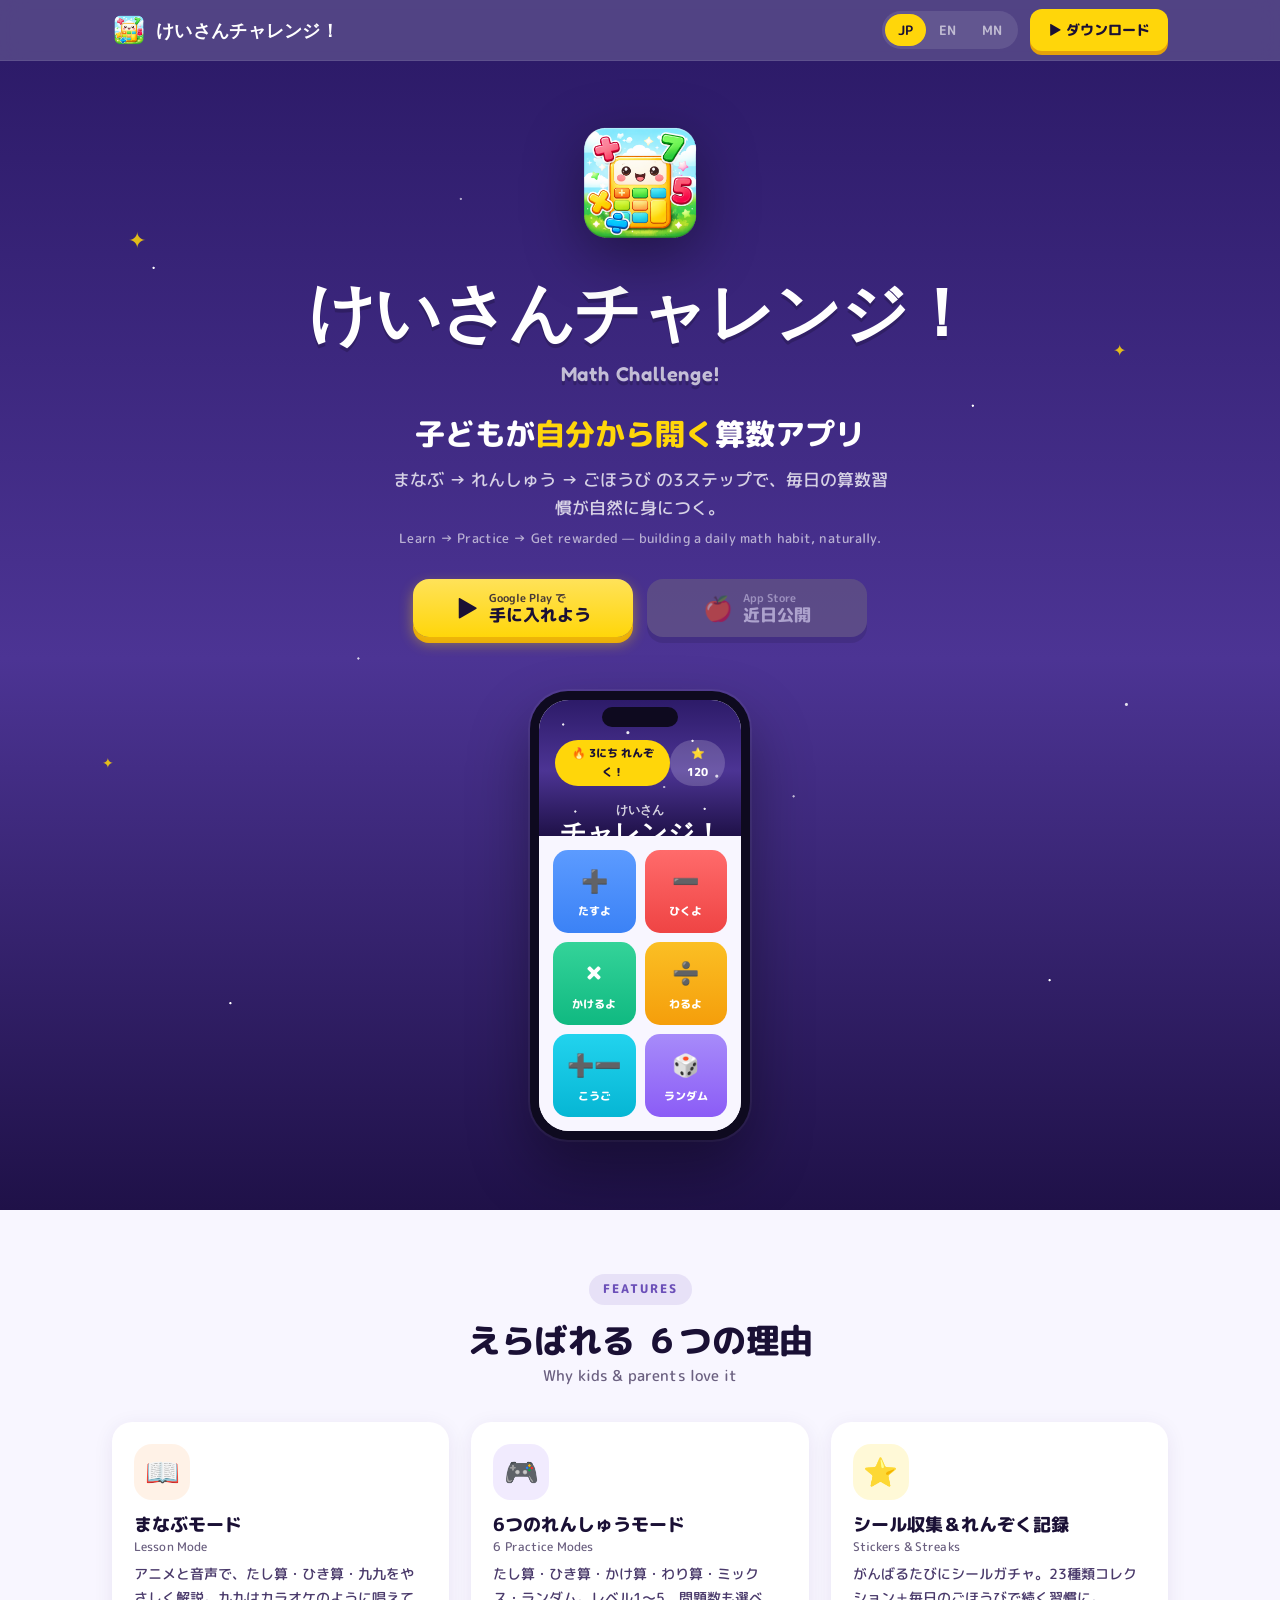
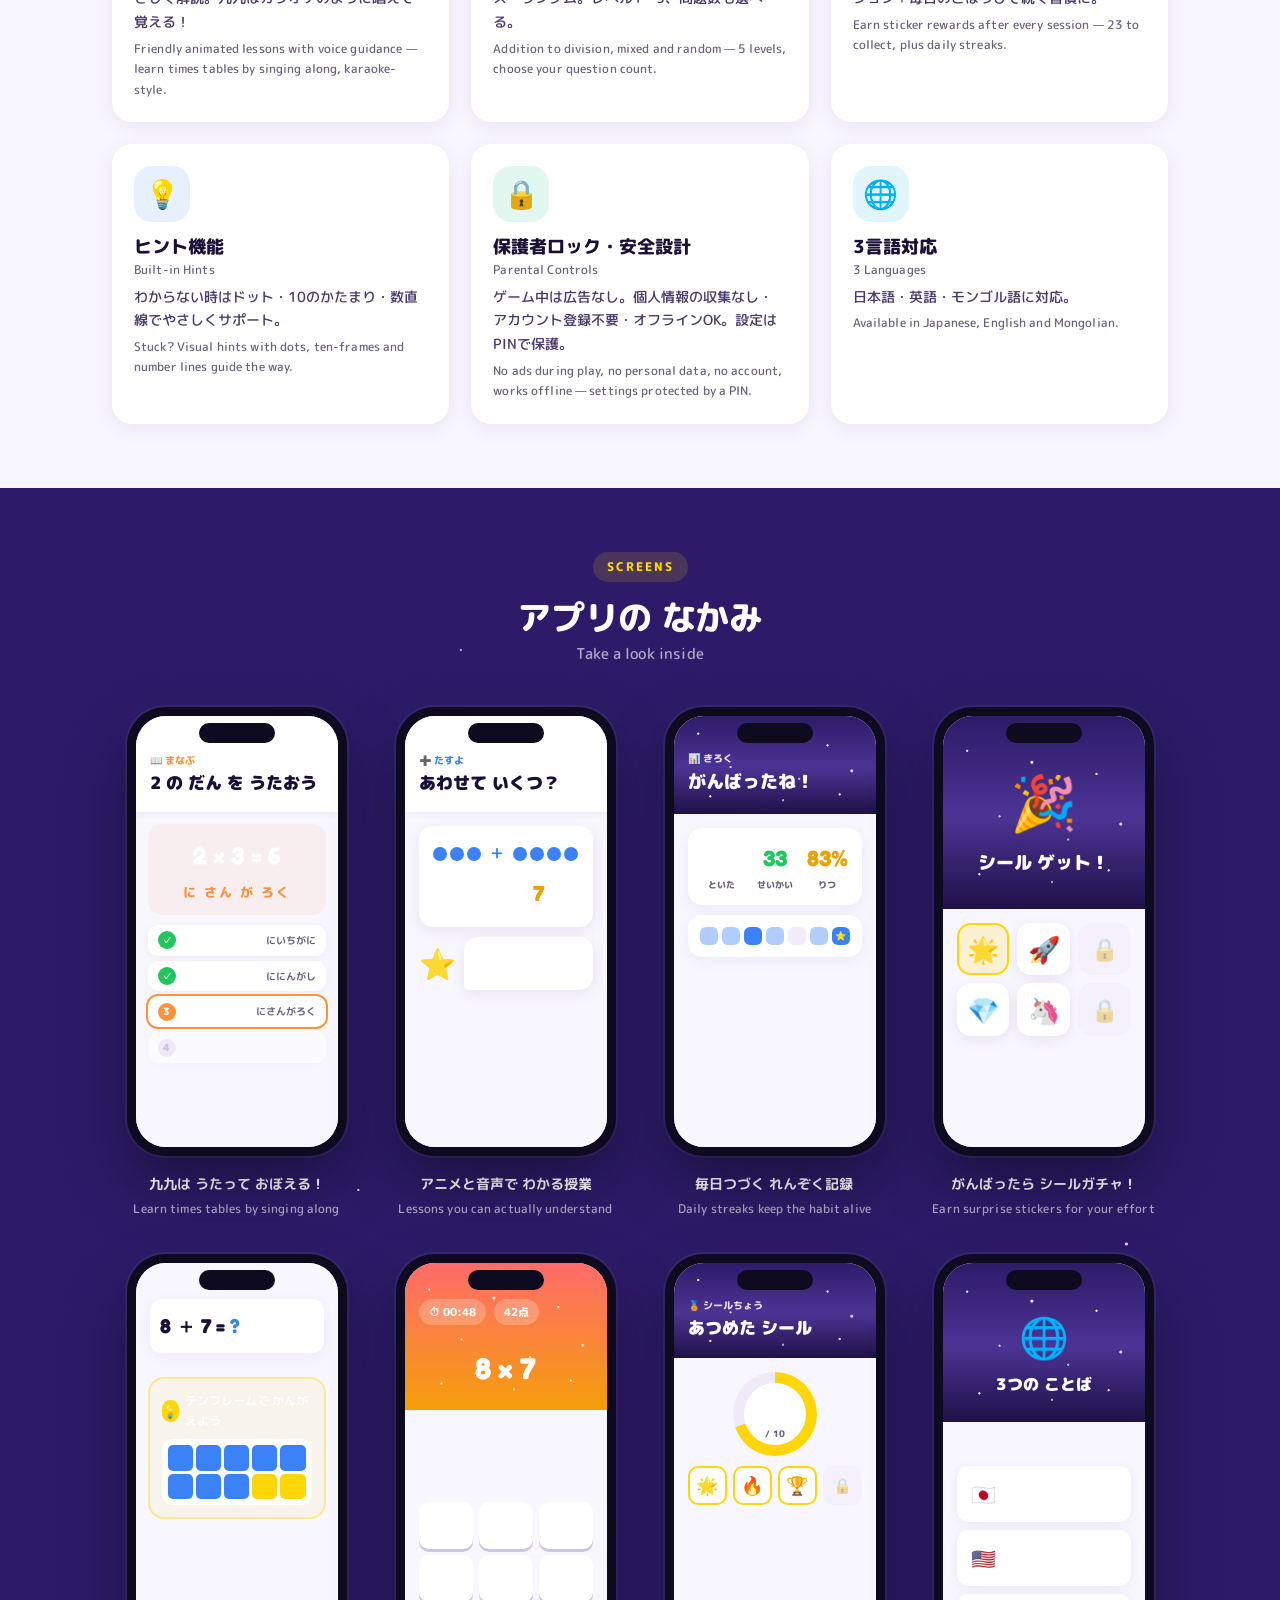
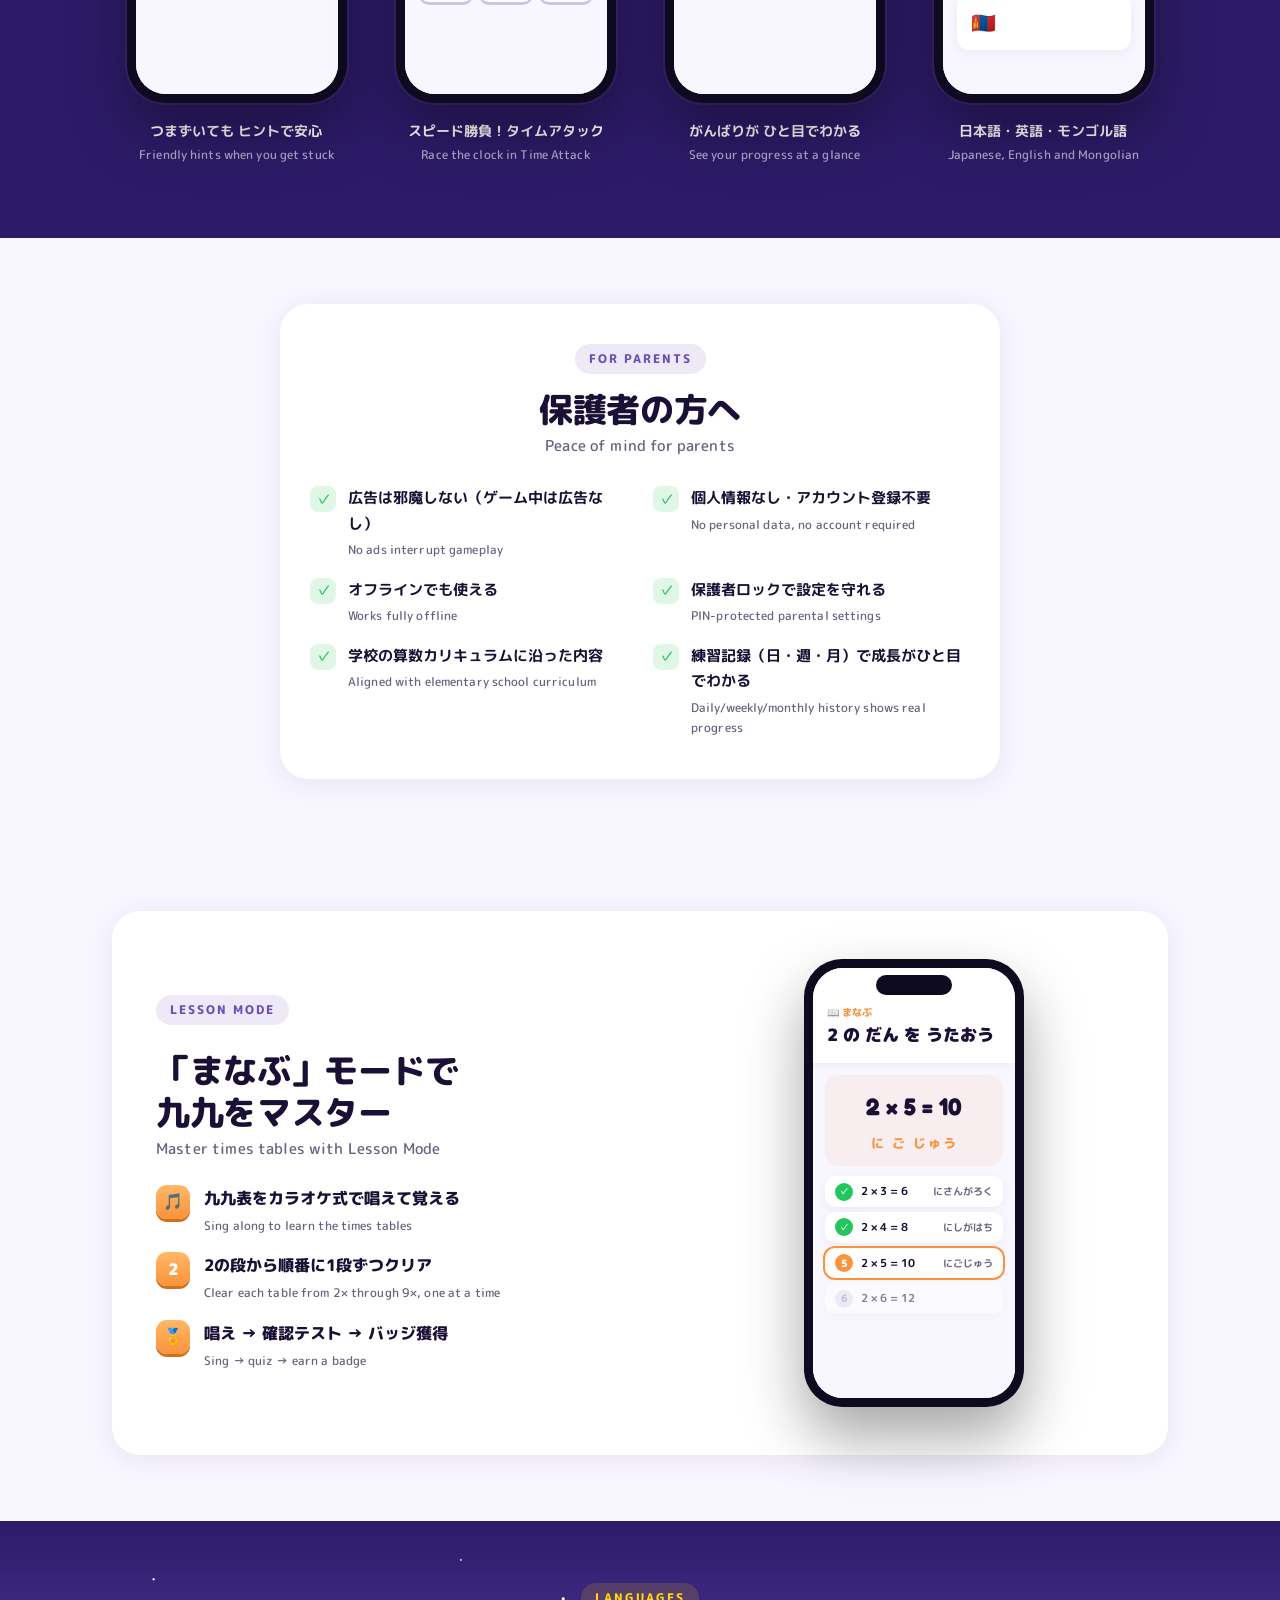
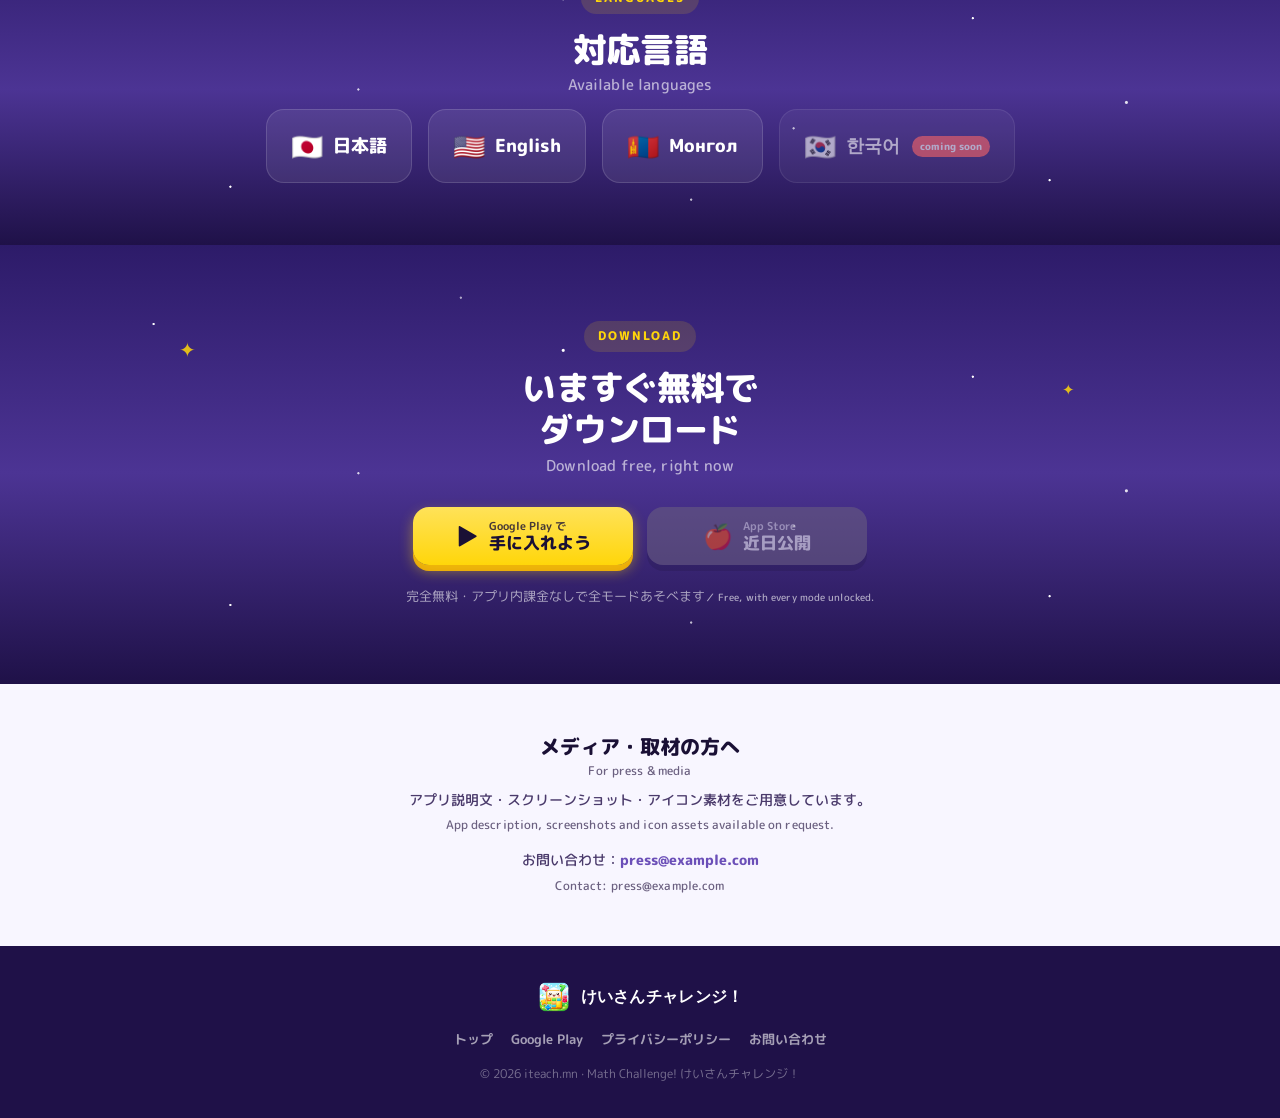
==== math-challenge/index.html @ f26a431a "Add Math Challenge landing page (ja/en/mn)" ====
<!doctype html>
<html lang="ja">
<head>
<meta charset="utf-8" />
<meta name="viewport" content="width=device-width, initial-scale=1" />
<title>けいさんチャレンジ！｜子どもが自分から開く算数アプリ（たし算・ひき算・九九）</title>
<meta name="description" content="5〜9歳向けの算数学習アプリ「けいさんチャレンジ！」。たし算・ひき算・九九（かけ算）・わり算を、授業モードとゲームで楽しく練習。広告なし・登録不要・オフライン対応。日本語・英語・モンゴル語。" />
<meta name="robots" content="index, follow" />
<meta name="theme-color" content="#2D1B69" />
<meta name="author" content="iteach.mn" />

<!-- Canonical & language alternates -->
<link rel="canonical" href="https://iteachmn.github.io/math-challenge/" />
<link rel="alternate" hreflang="ja" href="https://iteachmn.github.io/math-challenge/" />
<link rel="alternate" hreflang="en" href="https://iteachmn.github.io/math-challenge/en/" />
<link rel="alternate" hreflang="mn" href="https://iteachmn.github.io/math-challenge/mn/" />
<link rel="alternate" hreflang="x-default" href="https://iteachmn.github.io/math-challenge/" />

<!-- OGP / Twitter Card -->
<meta property="og:type" content="website" />
<meta property="og:site_name" content="けいさんチャレンジ！" />
<meta property="og:locale" content="ja_JP" />
<meta property="og:locale:alternate" content="en_US" />
<meta property="og:locale:alternate" content="mn_MN" />
<meta property="og:url" content="https://iteachmn.github.io/math-challenge/" />
<meta property="og:title" content="けいさんチャレンジ！ — 子どもが自分から開く算数アプリ" />
<meta property="og:description" content="まなぶ → れんしゅう → ごほうび。たし算・ひき算・九九を授業モードとゲームで。広告なし・登録不要・オフライン対応の子ども向け算数アプリ。" />
<meta property="og:image" content="https://iteachmn.github.io/math-challenge/assets/ogp.png" />
<meta property="og:image:width" content="1200" />
<meta property="og:image:height" content="630" />
<meta name="twitter:card" content="summary_large_image" />
<meta name="twitter:title" content="けいさんチャレンジ！" />
<meta name="twitter:description" content="子どもが自分から開く算数アプリ。たし算・ひき算・九九を楽しく練習。" />
<meta name="twitter:image" content="https://iteachmn.github.io/math-challenge/assets/ogp.png" />

<!-- Structured data (JSON-LD) -->
<script type="application/ld+json">
{
  "@context": "https://schema.org",
  "@type": "MobileApplication",
  "name": "けいさんチャレンジ！",
  "alternateName": "Math Challenge!",
  "operatingSystem": "Android",
  "applicationCategory": "EducationalApplication",
  "inLanguage": ["ja", "en", "mn"],
  "description": "5〜9歳向けの算数学習アプリ。たし算・ひき算・九九（かけ算）・わり算を、授業モードとゲームで楽しく練習。広告なし・登録不要・オフライン対応。",
  "image": "https://iteachmn.github.io/math-challenge/assets/app_icon.png",
  "url": "https://iteachmn.github.io/math-challenge/",
  "downloadUrl": "https://play.google.com/store/apps/details?id=mn.iteach.math_challenge",
  "offers": { "@type": "Offer", "price": "0", "priceCurrency": "JPY" },
  "author": { "@type": "Organization", "name": "iteach.mn", "url": "https://iteach.mn" }
}
</script>

<link rel="preconnect" href="https://fonts.googleapis.com">
<link rel="preconnect" href="https://fonts.gstatic.com" crossorigin>
<link href="https://fonts.googleapis.com/css2?family=Fredoka:wght@500;600;700;900&family=M+PLUS+Rounded+1c:wght@400;500;700;800;900&display=swap" rel="stylesheet">
<link rel="stylesheet" href="styles.css" />
<link rel="icon" href="assets/app_icon.png" />
</head>
<body>

<!-- ============ Header ============ -->
<header class="site-header">
  <div class="wrap">
    <a class="brand-mini" href="#top">
      <img src="assets/app_icon.png" alt="けいさんチャレンジ！" />
      <b>けいさんチャレンジ！</b>
    </a>
    <div class="header-spacer"></div>
    <div class="lang-toggle" role="navigation" aria-label="言語切替">
      <a href="./" class="active">JP</a>
      <a href="en/">EN</a>
      <a href="mn/">MN</a>
    </div>
    <a class="header-cta" href="https://play.google.com/store/apps/details?id=mn.iteach.math_challenge&referrer=utm_source%3Dlp_ja%26utm_medium%3Dweb%26utm_campaign%3Dlanding">▶ ダウンロード</a>
  </div>
</header>

<!-- ============ Section 1 — Hero ============ -->
<section class="night hero on-dark" id="top">
  <div class="stars"></div>
  <span class="star-deco font-display" style="top:14%; left:10%; font-size:22px;">✦</span>
  <span class="star-deco font-display" style="top:24%; right:12%; font-size:16px; animation-delay:1.1s;">✦</span>
  <span class="star-deco font-display" style="top:60%; left:8%; font-size:14px; animation-delay:2s;">✦</span>
  <div class="wrap">
    <img class="hero-icon" src="assets/app_icon.png" alt="けいさんチャレンジ！ アプリアイコン" />
    <h1 class="hero-name font-display">けいさんチャレンジ！<span class="en">Math Challenge!</span></h1>
    <p class="hero-catch">子どもが<span class="pop">自分から開く</span>算数アプリ</p>
    <p class="hero-sub">
      まなぶ → れんしゅう → ごほうび の3ステップで、毎日の算数習慣が自然に身につく。
      <span class="en on-dark">Learn → Practice → Get rewarded — building a daily math habit, naturally.</span>
    </p>
    <div class="cta-row">
      <a class="btn btn-play" href="https://play.google.com/store/apps/details?id=mn.iteach.math_challenge&referrer=utm_source%3Dlp_ja%26utm_medium%3Dweb%26utm_campaign%3Dlanding">
        <span class="btn-ico">▶</span>
        <span class="btn-label"><small>Google Play で</small>手に入れよう</span>
      </a>
      <span class="btn btn-store" role="button" aria-disabled="true">
        <span class="btn-ico">🍎</span>
        <span class="btn-label"><small>App Store</small>近日公開</span>
      </span>
    </div>

    <div class="hero-shot">
      <!-- Phone mockup: Home screen mini-UI -->
      <div class="phone phone-lg">
        <div class="phone-screen">
          <div class="mui">
            <div class="mui-top" style="padding-bottom:26px;">
              <div class="stars"></div>
              <div style="display:flex; justify-content:space-between; align-items:center; position:relative;">
                <span class="mui-chip">🔥 3にち れんぞく！</span>
                <span class="mui-chip" style="background:rgba(255,255,255,0.18); color:#fff;">⭐ 120</span>
              </div>
              <div style="position:relative; margin-top:14px; font-family:'Fredoka',sans-serif; font-weight:900; color:#fff;">
                <div style="font-size:12px; opacity:.8;">けいさん</div>
                <div style="font-size:26px; line-height:1;">チャレンジ！</div>
              </div>
            </div>
            <div class="mui-body">
              <div class="mui-grid">
                <div class="mui-opbtn" style="background:linear-gradient(180deg,#5C9BFF,#3B82F6);"><span class="e">➕</span>たすよ</div>
                <div class="mui-opbtn" style="background:linear-gradient(180deg,#FF6B6B,#EF4444);"><span class="e">➖</span>ひくよ</div>
                <div class="mui-opbtn" style="background:linear-gradient(180deg,#34D399,#10B981);"><span class="e">✖️</span>かけるよ</div>
                <div class="mui-opbtn" style="background:linear-gradient(180deg,#FBBF24,#F59E0B);"><span class="e">➗</span>わるよ</div>
                <div class="mui-opbtn" style="background:linear-gradient(180deg,#22D3EE,#06B6D4);"><span class="e">➕➖</span>こうご</div>
                <div class="mui-opbtn" style="background:linear-gradient(180deg,#A78BFA,#8B5CF6);"><span class="e">🎲</span>ランダム</div>
              </div>
            </div>
          </div>
        </div>
      </div>
    </div>
  </div>
</section>

<!-- ============ Section 2 — Features ============ -->
<section class="features">
  <div class="wrap">
    <div class="sec-head">
      <span class="sec-kicker">Features</span>
      <h2 class="sec-title">えらばれる ６つの理由<span class="en">Why kids &amp; parents love it</span></h2>
    </div>
    <div class="feat-grid">
      <article class="card feat-card">
        <div class="feat-badge" style="background:rgba(251,146,60,0.12); color:#FB923C;">📖</div>
        <h3>まなぶモード<span class="en">Lesson Mode</span></h3>
        <p>アニメと音声で、たし算・ひき算・九九をやさしく解説。九九はカラオケのように唱えて覚える！
          <span class="en">Friendly animated lessons with voice guidance — learn times tables by singing along, karaoke-style.</span></p>
      </article>
      <article class="card feat-card">
        <div class="feat-badge" style="background:rgba(139,92,246,0.12); color:#8B5CF6;">🎮</div>
        <h3>6つのれんしゅうモード<span class="en">6 Practice Modes</span></h3>
        <p>たし算・ひき算・かけ算・わり算・ミックス・ランダム。レベル1〜5、問題数も選べる。
          <span class="en">Addition to division, mixed and random — 5 levels, choose your question count.</span></p>
      </article>
      <article class="card feat-card">
        <div class="feat-badge" style="background:rgba(255,214,10,0.16); color:#E5A20A;">⭐</div>
        <h3>シール収集＆れんぞく記録<span class="en">Stickers &amp; Streaks</span></h3>
        <p>がんばるたびにシールガチャ。23種類コレクション＋毎日のごほうびで続く習慣に。
          <span class="en">Earn sticker rewards after every session — 23 to collect, plus daily streaks.</span></p>
      </article>
      <article class="card feat-card">
        <div class="feat-badge" style="background:rgba(59,130,246,0.12); color:#3B82F6;">💡</div>
        <h3>ヒント機能<span class="en">Built-in Hints</span></h3>
        <p>わからない時はドット・10のかたまり・数直線でやさしくサポート。
          <span class="en">Stuck? Visual hints with dots, ten-frames and number lines guide the way.</span></p>
      </article>
      <article class="card feat-card">
        <div class="feat-badge" style="background:rgba(16,185,129,0.12); color:#10B981;">🔒</div>
        <h3>保護者ロック・安全設計<span class="en">Parental Controls</span></h3>
        <p>ゲーム中は広告なし。個人情報の収集なし・アカウント登録不要・オフラインOK。設定はPINで保護。
          <span class="en">No ads during play, no personal data, no account, works offline — settings protected by a PIN.</span></p>
      </article>
      <article class="card feat-card">
        <div class="feat-badge" style="background:rgba(6,182,212,0.12); color:#06B6D4;">🌐</div>
        <h3>3言語対応<span class="en">3 Languages</span></h3>
        <p>日本語・英語・モンゴル語に対応。
          <span class="en">Available in Japanese, English and Mongolian.</span></p>
      </article>
    </div>
  </div>
</section>

<!-- ============ Section 3 — Screenshots ============ -->
<section class="shots night on-dark">
  <div class="stars"></div>
  <div class="wrap">
    <div class="sec-head">
      <span class="sec-kicker">Screens</span>
      <h2 class="sec-title" style="color:#fff;">アプリの なかみ<span class="en on-dark">Take a look inside</span></h2>
    </div>
  </div>
  <div class="wrap">
    <div class="shots-scroll">

      <!-- Shot 1: kuku karaoke -->
      <div class="shot-item">
        <div class="phone"><div class="phone-screen">
          <div class="mui">
            <div class="mui-top" style="background:#fff; color:var(--ink); padding:36px 14px 14px; box-shadow:0 2px 8px rgba(45,27,105,.06);">
              <div style="font-size:10px; font-weight:800; color:#FB923C;">📖 まなぶ</div>
              <div style="font-size:17px; font-weight:900;">2 の だん を うたおう</div>
            </div>
            <div class="mui-body" style="padding:12px;">
              <div style="background:rgba(251,146,60,.08); border-radius:14px; padding:12px; text-align:center; margin-bottom:10px;">
                <div style="font-family:'Fredoka'; font-size:24px; font-weight:900;">2 × 3 = 6</div>
                <div style="color:#FB923C; font-weight:800; letter-spacing:2px; font-size:13px; margin-top:4px;">に さん が ろく</div>
              </div>
              <div class="kuku-row"><span class="n">✓</span>2 × 1 = 2<span class="read">にいちがに</span></div>
              <div class="kuku-row"><span class="n">✓</span>2 × 2 = 4<span class="read">ににんがし</span></div>
              <div class="kuku-row cur"><span class="n">3</span>2 × 3 = 6<span class="read">にさんがろく</span></div>
              <div class="kuku-row" style="opacity:.5;"><span class="n" style="background:#E5DEF2; color:#9A93AE;">4</span>2 × 4 = 8</div>
            </div>
          </div>
        </div></div>
        <p class="shot-cap">九九は うたって おぼえる！<span class="en on-dark">Learn times tables by singing along</span></p>
      </div>

      <!-- Shot 2: lesson see -->
      <div class="shot-item">
        <div class="phone"><div class="phone-screen">
          <div class="mui">
            <div class="mui-top" style="background:#fff; color:var(--ink); padding:36px 14px 14px; box-shadow:0 2px 8px rgba(45,27,105,.06);">
              <div style="font-size:10px; font-weight:800; color:#3B82F6;">➕ たすよ</div>
              <div style="font-size:17px; font-weight:900;">あわせて いくつ？</div>
            </div>
            <div class="mui-body" style="display:flex; flex-direction:column; gap:10px;">
              <div style="background:#fff; border-radius:14px; padding:14px; text-align:center; box-shadow:0 4px 14px rgba(45,27,105,.08);">
                <div style="display:flex; align-items:center; justify-content:center; gap:8px; margin-bottom:8px;">
                  <span style="display:flex; gap:3px;"><i class="dot" style="width:14px;height:14px;border-radius:14px;background:#3B82F6;display:inline-block;"></i><i style="width:14px;height:14px;border-radius:14px;background:#3B82F6;display:inline-block;"></i><i style="width:14px;height:14px;border-radius:14px;background:#3B82F6;display:inline-block;"></i></span>
                  <b style="color:#3B82F6;">＋</b>
                  <span style="display:flex; gap:3px;"><i style="width:14px;height:14px;border-radius:14px;background:#3B82F6;display:inline-block;"></i><i style="width:14px;height:14px;border-radius:14px;background:#3B82F6;display:inline-block;"></i><i style="width:14px;height:14px;border-radius:14px;background:#3B82F6;display:inline-block;"></i><i style="width:14px;height:14px;border-radius:14px;background:#3B82F6;display:inline-block;"></i></span>
                </div>
                <div style="font-family:'Fredoka'; font-size:22px; font-weight:900;">3 + 4 = <span style="color:#E5A20A;">7</span></div>
              </div>
              <div style="display:flex; gap:8px; align-items:flex-end;">
                <div style="font-size:30px;">⭐</div>
                <div style="background:#fff; border-radius:14px 14px 14px 4px; padding:8px 12px; font-size:11px; font-weight:700; box-shadow:0 4px 14px rgba(45,27,105,.08);">2つの かたまりを あわせるよ！</div>
              </div>
            </div>
          </div>
        </div></div>
        <p class="shot-cap">アニメと音声で わかる授業<span class="en on-dark">Lessons you can actually understand</span></p>
      </div>

      <!-- Shot 3: streak / history -->
      <div class="shot-item">
        <div class="phone"><div class="phone-screen">
          <div class="mui">
            <div class="mui-top" style="padding:34px 14px 16px;">
              <div class="stars"></div>
              <div style="position:relative; font-size:10px; font-weight:800; opacity:.85;">📊 きろく</div>
              <div style="position:relative; font-size:18px; font-weight:900;">がんばったね！</div>
            </div>
            <div class="mui-body">
              <div style="background:#fff; border-radius:14px; padding:12px; display:flex; gap:8px; box-shadow:0 4px 14px rgba(45,27,105,.06); margin-bottom:10px;">
                <div style="flex:1; text-align:center;"><div style="font-family:'Fredoka'; font-size:22px; font-weight:900;">40</div><div style="font-size:9px; color:#6B6080; font-weight:800;">といた</div></div>
                <div style="flex:1; text-align:center;"><div style="font-family:'Fredoka'; font-size:22px; font-weight:900; color:#22C55E;">33</div><div style="font-size:9px; color:#6B6080; font-weight:800;">せいかい</div></div>
                <div style="flex:1; text-align:center;"><div style="font-family:'Fredoka'; font-size:22px; font-weight:900; color:#E5A20A;">83%</div><div style="font-size:9px; color:#6B6080; font-weight:800;">りつ</div></div>
              </div>
              <div style="background:#fff; border-radius:14px; padding:12px; box-shadow:0 4px 14px rgba(45,27,105,.06);">
                <div style="display:grid; grid-template-columns:repeat(7,1fr); gap:4px;">
                  <span style="aspect-ratio:1; border-radius:6px; background:rgba(59,130,246,.4);"></span>
                  <span style="aspect-ratio:1; border-radius:6px; background:rgba(59,130,246,.4);"></span>
                  <span style="aspect-ratio:1; border-radius:6px; background:#3B82F6;"></span>
                  <span style="aspect-ratio:1; border-radius:6px; background:rgba(59,130,246,.4);"></span>
                  <span style="aspect-ratio:1; border-radius:6px; background:#F2EDFA;"></span>
                  <span style="aspect-ratio:1; border-radius:6px; background:rgba(59,130,246,.4);"></span>
                  <span style="aspect-ratio:1; border-radius:6px; background:#3B82F6; display:flex; align-items:center; justify-content:center; font-size:9px;">⭐</span>
                </div>
              </div>
            </div>
          </div>
        </div></div>
        <p class="shot-cap">毎日つづく れんぞく記録<span class="en on-dark">Daily streaks keep the habit alive</span></p>
      </div>

      <!-- Shot 4: sticker gacha -->
      <div class="shot-item">
        <div class="phone"><div class="phone-screen">
          <div class="mui">
            <div class="mui-top" style="flex:0 0 auto; padding:40px 14px 30px;">
              <div class="stars"></div>
              <div style="position:relative; text-align:center;">
                <div style="font-size:54px;">🎉</div>
                <div style="font-size:18px; font-weight:900;">シール ゲット！</div>
              </div>
            </div>
            <div class="mui-body">
              <div style="display:grid; grid-template-columns:repeat(3,1fr); gap:8px;">
                <span style="aspect-ratio:1; border-radius:14px; background:rgba(255,214,10,.18); border:2px solid #FFD60A; display:flex; align-items:center; justify-content:center; font-size:26px;">🌟</span>
                <span style="aspect-ratio:1; border-radius:14px; background:#fff; display:flex; align-items:center; justify-content:center; font-size:26px; box-shadow:0 4px 14px rgba(45,27,105,.08);">🚀</span>
                <span style="aspect-ratio:1; border-radius:14px; background:#EFE9F8; display:flex; align-items:center; justify-content:center; font-size:22px; opacity:.4;">🔒</span>
                <span style="aspect-ratio:1; border-radius:14px; background:#fff; display:flex; align-items:center; justify-content:center; font-size:26px; box-shadow:0 4px 14px rgba(45,27,105,.08);">💎</span>
                <span style="aspect-ratio:1; border-radius:14px; background:#fff; display:flex; align-items:center; justify-content:center; font-size:26px; box-shadow:0 4px 14px rgba(45,27,105,.08);">🦄</span>
                <span style="aspect-ratio:1; border-radius:14px; background:#EFE9F8; display:flex; align-items:center; justify-content:center; font-size:22px; opacity:.4;">🔒</span>
              </div>
            </div>
          </div>
        </div></div>
        <p class="shot-cap">がんばったら シールガチャ！<span class="en on-dark">Earn surprise stickers for your effort</span></p>
      </div>

      <!-- Shot 5: hint -->
      <div class="shot-item">
        <div class="phone"><div class="phone-screen">
          <div class="mui">
            <div class="mui-top" style="background:var(--surface); color:var(--ink); padding:36px 14px 12px;">
              <div style="display:flex; align-items:center; gap:8px; background:#fff; border-radius:12px; padding:10px; box-shadow:0 4px 14px rgba(45,27,105,.06);">
                <div style="font-family:'Fredoka'; font-size:20px; font-weight:900;">8 ＋ 7 = <span style="color:#3B82F6;">?</span></div>
              </div>
            </div>
            <div class="mui-body" style="padding:12px;">
              <div style="background:rgba(255,214,10,.08); border:2px solid rgba(255,214,10,.4); border-radius:16px; padding:12px;">
                <div style="display:flex; align-items:center; gap:6px; margin-bottom:8px;">
                  <span style="width:22px;height:22px;border-radius:12px;background:#FFD60A;display:flex;align-items:center;justify-content:center;font-size:13px;">💡</span>
                  <b style="font-size:12px;">テンフレームで かんがえよう</b>
                </div>
                <div style="display:grid; grid-template-columns:repeat(5,1fr); gap:3px; background:#fff; border-radius:10px; padding:6px;">
                  <span style="aspect-ratio:1;border-radius:5px;background:#3B82F6;"></span><span style="aspect-ratio:1;border-radius:5px;background:#3B82F6;"></span><span style="aspect-ratio:1;border-radius:5px;background:#3B82F6;"></span><span style="aspect-ratio:1;border-radius:5px;background:#3B82F6;"></span><span style="aspect-ratio:1;border-radius:5px;background:#3B82F6;"></span>
                  <span style="aspect-ratio:1;border-radius:5px;background:#3B82F6;"></span><span style="aspect-ratio:1;border-radius:5px;background:#3B82F6;"></span><span style="aspect-ratio:1;border-radius:5px;background:#3B82F6;"></span><span style="aspect-ratio:1;border-radius:5px;background:#FFD60A;"></span><span style="aspect-ratio:1;border-radius:5px;background:#FFD60A;"></span>
                </div>
              </div>
            </div>
          </div>
        </div></div>
        <p class="shot-cap">つまずいても ヒントで安心<span class="en on-dark">Friendly hints when you get stuck</span></p>
      </div>

      <!-- Shot 6: time attack -->
      <div class="shot-item">
        <div class="phone"><div class="phone-screen">
          <div class="mui">
            <div class="mui-top" style="background:linear-gradient(180deg,#FF6B6B,#F59E0B); padding:36px 14px 16px;">
              <div class="stars"></div>
              <div style="position:relative; display:flex; align-items:center; gap:8px;">
                <span class="mui-chip" style="background:rgba(255,255,255,.22); color:#fff;">⏱ 00:48</span>
                <span class="mui-chip" style="background:rgba(255,255,255,.22); color:#fff;">42点</span>
              </div>
              <div style="position:relative; text-align:center; margin-top:18px; font-family:'Fredoka'; font-size:30px; font-weight:900;">8 × 7</div>
            </div>
            <div class="mui-body" style="display:flex; align-items:center; justify-content:center;">
              <div style="display:grid; grid-template-columns:repeat(3,1fr); gap:6px; width:100%;">
                <span style="background:#fff; border-radius:10px; padding:10px; text-align:center; font-weight:900; box-shadow:0 3px 0 #cfc4e8;">7</span>
                <span style="background:#fff; border-radius:10px; padding:10px; text-align:center; font-weight:900; box-shadow:0 3px 0 #cfc4e8;">8</span>
                <span style="background:#fff; border-radius:10px; padding:10px; text-align:center; font-weight:900; box-shadow:0 3px 0 #cfc4e8;">9</span>
                <span style="background:#fff; border-radius:10px; padding:10px; text-align:center; font-weight:900; box-shadow:0 3px 0 #cfc4e8;">4</span>
                <span style="background:#fff; border-radius:10px; padding:10px; text-align:center; font-weight:900; box-shadow:0 3px 0 #cfc4e8;">5</span>
                <span style="background:#fff; border-radius:10px; padding:10px; text-align:center; font-weight:900; box-shadow:0 3px 0 #cfc4e8;">6</span>
              </div>
            </div>
          </div>
        </div></div>
        <p class="shot-cap">スピード勝負！タイムアタック<span class="en on-dark">Race the clock in Time Attack</span></p>
      </div>

      <!-- Shot 7: progress -->
      <div class="shot-item">
        <div class="phone"><div class="phone-screen">
          <div class="mui">
            <div class="mui-top" style="padding:34px 14px 16px;">
              <div class="stars"></div>
              <div style="position:relative; font-size:10px; font-weight:800; opacity:.85;">🏅 シールちょう</div>
              <div style="position:relative; font-size:17px; font-weight:900;">あつめた シール</div>
            </div>
            <div class="mui-body" style="display:flex; flex-direction:column; align-items:center; gap:10px;">
              <div style="width:84px; height:84px; border-radius:50%; background:conic-gradient(#FFD60A 0% 70%, #EFE9F8 70% 100%); display:flex; align-items:center; justify-content:center;">
                <div style="width:62px; height:62px; border-radius:50%; background:#fff; display:flex; flex-direction:column; align-items:center; justify-content:center;">
                  <b style="font-family:'Fredoka'; font-size:22px;">7</b><span style="font-size:9px; color:#6B6080; font-weight:800;">/ 10</span>
                </div>
              </div>
              <div style="display:grid; grid-template-columns:repeat(4,1fr); gap:6px; width:100%;">
                <span style="aspect-ratio:1; border-radius:10px; background:#fff; border:2px solid #FFD60A; display:flex; align-items:center; justify-content:center; font-size:18px;">🌟</span>
                <span style="aspect-ratio:1; border-radius:10px; background:#fff; border:2px solid #FFD60A; display:flex; align-items:center; justify-content:center; font-size:18px;">🔥</span>
                <span style="aspect-ratio:1; border-radius:10px; background:#fff; border:2px solid #FFD60A; display:flex; align-items:center; justify-content:center; font-size:18px;">🏆</span>
                <span style="aspect-ratio:1; border-radius:10px; background:#EFE9F8; display:flex; align-items:center; justify-content:center; font-size:15px; opacity:.4;">🔒</span>
              </div>
            </div>
          </div>
        </div></div>
        <p class="shot-cap">がんばりが ひと目でわかる<span class="en on-dark">See your progress at a glance</span></p>
      </div>

      <!-- Shot 8: languages -->
      <div class="shot-item">
        <div class="phone"><div class="phone-screen">
          <div class="mui">
            <div class="mui-top" style="padding:40px 14px 24px;">
              <div class="stars"></div>
              <div style="position:relative; text-align:center;">
                <div style="font-size:40px;">🌐</div>
                <div style="font-size:16px; font-weight:900;">3つの ことば</div>
              </div>
            </div>
            <div class="mui-body" style="display:flex; flex-direction:column; gap:8px; justify-content:center;">
              <div style="background:#fff; border-radius:12px; padding:11px 14px; font-weight:800; font-size:13px; display:flex; gap:10px; align-items:center; box-shadow:0 3px 12px rgba(45,27,105,.06);"><span style="font-size:20px;">🇯🇵</span> 日本語</div>
              <div style="background:#fff; border-radius:12px; padding:11px 14px; font-weight:800; font-size:13px; display:flex; gap:10px; align-items:center; box-shadow:0 3px 12px rgba(45,27,105,.06);"><span style="font-size:20px;">🇺🇸</span> English</div>
              <div style="background:#fff; border-radius:12px; padding:11px 14px; font-weight:800; font-size:13px; display:flex; gap:10px; align-items:center; box-shadow:0 3px 12px rgba(45,27,105,.06);"><span style="font-size:20px;">🇲🇳</span> Монгол</div>
            </div>
          </div>
        </div></div>
        <p class="shot-cap">日本語・英語・モンゴル語<span class="en on-dark">Japanese, English and Mongolian</span></p>
      </div>

    </div>
  </div>
</section>

<!-- ============ Section 4 — Parents ============ -->
<section class="parents">
  <div class="wrap">
    <div class="parents-inner">
      <div class="sec-head" style="margin-bottom:6px;">
        <span class="sec-kicker">For Parents</span>
        <h2 class="sec-title">保護者の方へ<span class="en">Peace of mind for parents</span></h2>
      </div>
      <ul class="check-list">
        <li><span class="ck">✓</span><span>広告は邪魔しない（ゲーム中は広告なし）<span class="en">No ads interrupt gameplay</span></span></li>
        <li><span class="ck">✓</span><span>個人情報なし・アカウント登録不要<span class="en">No personal data, no account required</span></span></li>
        <li><span class="ck">✓</span><span>オフラインでも使える<span class="en">Works fully offline</span></span></li>
        <li><span class="ck">✓</span><span>保護者ロックで設定を守れる<span class="en">PIN-protected parental settings</span></span></li>
        <li><span class="ck">✓</span><span>学校の算数カリキュラムに沿った内容<span class="en">Aligned with elementary school curriculum</span></span></li>
        <li><span class="ck">✓</span><span>練習記録（日・週・月）で成長がひと目でわかる<span class="en">Daily/weekly/monthly history shows real progress</span></span></li>
      </ul>
    </div>
  </div>
</section>

<!-- ============ Section 5 — Lesson mode ============ -->
<section class="lesson">
  <div class="wrap">
    <div class="lesson-inner">
      <div>
        <span class="sec-kicker">Lesson Mode</span>
        <h2 class="sec-title" style="text-align:left; margin-top:10px;">「まなぶ」モードで<br>九九をマスター<span class="en">Master times tables with Lesson Mode</span></h2>
        <ul class="lesson-list">
          <li><span class="lesson-num">🎵</span><span><b>九九表をカラオケ式で唱えて覚える</b><span class="en">Sing along to learn the times tables</span></span></li>
          <li><span class="lesson-num">2</span><span><b>2の段から順番に1段ずつクリア</b><span class="en">Clear each table from 2× through 9×, one at a time</span></span></li>
          <li><span class="lesson-num">🏅</span><span><b>唱え → 確認テスト → バッジ獲得</b><span class="en">Sing → quiz → earn a badge</span></span></li>
        </ul>
      </div>
      <div class="lesson-shot">
        <div class="phone"><div class="phone-screen">
          <div class="mui">
            <div class="mui-top" style="background:#fff; color:var(--ink); padding:36px 14px 14px; box-shadow:0 2px 8px rgba(45,27,105,.06);">
              <div style="font-size:10px; font-weight:800; color:#FB923C;">📖 まなぶ</div>
              <div style="font-size:17px; font-weight:900;">2 の だん を うたおう</div>
            </div>
            <div class="mui-body" style="padding:12px;">
              <div style="background:rgba(251,146,60,.08); border-radius:14px; padding:12px; text-align:center; margin-bottom:10px;">
                <div style="font-family:'Fredoka'; font-size:24px; font-weight:900;">2 × 5 = 10</div>
                <div style="color:#FB923C; font-weight:800; letter-spacing:2px; font-size:13px; margin-top:4px;">に ご じゅう</div>
              </div>
              <div class="kuku-row"><span class="n">✓</span>2 × 3 = 6<span class="read">にさんがろく</span></div>
              <div class="kuku-row"><span class="n">✓</span>2 × 4 = 8<span class="read">にしがはち</span></div>
              <div class="kuku-row cur"><span class="n">5</span>2 × 5 = 10<span class="read">にごじゅう</span></div>
              <div class="kuku-row" style="opacity:.5;"><span class="n" style="background:#E5DEF2; color:#9A93AE;">6</span>2 × 6 = 12</div>
            </div>
          </div>
        </div></div>
      </div>
    </div>
  </div>
</section>

<!-- ============ Section 6 — Languages ============ -->
<section class="langs night on-dark">
  <div class="stars"></div>
  <div class="wrap">
    <div class="sec-head" style="margin-bottom:14px;">
      <span class="sec-kicker">Languages</span>
      <h2 class="sec-title" style="color:#fff;">対応言語<span class="en on-dark">Available languages</span></h2>
    </div>
    <div class="lang-flags">
      <div class="lang-pill"><span class="flag">🇯🇵</span> 日本語</div>
      <div class="lang-pill"><span class="flag">🇺🇸</span> English</div>
      <div class="lang-pill"><span class="flag">🇲🇳</span> Монгол</div>
      <div class="lang-pill soon"><span class="flag">🇰🇷</span> 한국어 <span class="soon-tag">coming soon</span></div>
    </div>
  </div>
</section>

<!-- ============ Section 7 — Download CTA ============ -->
<section class="download night on-dark">
  <div class="stars"></div>
  <span class="star-deco font-display" style="top:20%; left:14%; font-size:20px;">✦</span>
  <span class="star-deco font-display" style="top:30%; right:16%; font-size:15px; animation-delay:1.3s;">✦</span>
  <div class="wrap">
    <div class="sec-head" style="margin-bottom:0;">
      <span class="sec-kicker">Download</span>
      <h2 class="sec-title">いますぐ無料で<br>ダウンロード<span class="en on-dark">Download free, right now</span></h2>
    </div>
    <div class="cta-row">
      <a class="btn btn-play" href="https://play.google.com/store/apps/details?id=mn.iteach.math_challenge&referrer=utm_source%3Dlp_ja%26utm_medium%3Dweb%26utm_campaign%3Dlanding">
        <span class="btn-ico">▶</span>
        <span class="btn-label"><small>Google Play で</small>手に入れよう</span>
      </a>
      <span class="btn btn-store" role="button" aria-disabled="true">
        <span class="btn-ico">🍎</span>
        <span class="btn-label"><small>App Store</small>近日公開</span>
      </span>
    </div>
    <p class="download-note">完全無料・アプリ内課金なしで全モードあそべます<span class="en on-dark" style="display:inline; margin:0;">／ Free, with every mode unlocked.</span></p>
  </div>
</section>

<!-- ============ Section 8 — Press ============ -->
<section class="press">
  <div class="wrap">
    <div class="press-inner">
      <h3>メディア・取材の方へ<span class="en">For press &amp; media</span></h3>
      <p>アプリ説明文・スクリーンショット・アイコン素材をご用意しています。
        <span class="en">App description, screenshots and icon assets available on request.</span></p>
      <p style="margin-top:12px;">お問い合わせ：<a class="mail" href="mailto:press@example.com">press@example.com</a>
        <span class="en">Contact: press@example.com</span></p>
    </div>
  </div>
</section>

<!-- ============ Footer ============ -->
<footer class="site-footer">
  <div class="wrap">
    <div class="brand-mini">
      <img src="assets/app_icon.png" alt="" />
      <b style="color:#fff;">けいさんチャレンジ！</b>
    </div>
    <nav class="foot-links">
      <a href="#top">トップ</a>
      <a href="https://play.google.com/store/apps/details?id=mn.iteach.math_challenge&referrer=utm_source%3Dlp_ja%26utm_medium%3Dweb%26utm_campaign%3Dlanding">Google Play</a>
      <a href="#">プライバシーポリシー</a>
      <a href="mailto:press@example.com">お問い合わせ</a>
    </nav>
    <p class="foot-copy">© 2026 iteach.mn · Math Challenge! けいさんチャレンジ！</p>
  </div>
</footer>

</body>
</html>
---- math-challenge/styles.css ----
/* ============================================================
   けいさんチャレンジ！ LP — 夜空の冒険 (Night Sky Adventure)
   ============================================================ */

:root {
  /* brand */
  --indigo: #2D1B69;
  --indigo-deep: #1F1148;
  --violet: #4C3494;
  --violet-soft: #6B4FB8;
  /* surfaces */
  --surface: #F8F6FF;
  --card: #FFFFFF;
  /* text */
  --ink: #1A1035;
  --ink-mid: #4A3A6B;
  --ink-soft: #6B6080;
  /* accents */
  --gold: #FFD60A;
  --gold-deep: #E5A20A;
  --coral: #FF6B6B;
  --mint: #22C55E;
  /* operations */
  --op-add: #3B82F6;
  --op-sub: #EF4444;
  --op-mul: #10B981;
  --op-div: #F59E0B;
  --op-mix: #06B6D4;
  --op-rand: #8B5CF6;
  --op-learn: #FB923C;

  --night-grad: linear-gradient(180deg, #2D1B69 0%, #4C3494 52%, #1F1148 100%);
  --maxw: 1100px;
}

*, *::before, *::after { box-sizing: border-box; }

html { scroll-behavior: smooth; }

body {
  margin: 0;
  font-family: 'M PLUS Rounded 1c', system-ui, -apple-system, sans-serif;
  color: var(--ink);
  background: var(--surface);
  -webkit-font-smoothing: antialiased;
  line-height: 1.7;
  overflow-x: hidden;
}

h1, h2, h3 { margin: 0; line-height: 1.25; }
p { margin: 0; }
a { color: inherit; text-decoration: none; }
img { max-width: 100%; display: block; }

.font-display { font-family: 'Fredoka', 'M PLUS Rounded 1c', sans-serif; }

.en {
  display: block;
  font-size: 0.78em;
  font-weight: 500;
  color: var(--ink-soft);
  letter-spacing: 0.01em;
  margin-top: 4px;
}
/* en on dark backgrounds */
.on-dark .en, .en.on-dark { color: rgba(255,255,255,0.62); }

.wrap { width: 100%; max-width: var(--maxw); margin: 0 auto; padding: 0 22px; }

section { position: relative; }

/* ============================================================
   Header
   ============================================================ */
.site-header {
  position: sticky; top: 0; z-index: 50;
  background: rgba(45,27,105,0.82);
  backdrop-filter: blur(12px);
  -webkit-backdrop-filter: blur(12px);
  border-bottom: 1px solid rgba(255,255,255,0.08);
}
.site-header .wrap {
  display: flex; align-items: center; gap: 12px;
  height: 60px;
}
.brand-mini { display: flex; align-items: center; gap: 10px; }
.brand-mini img { width: 34px; height: 34px; border-radius: 9px; }
.brand-mini b {
  font-family: 'Fredoka', sans-serif; font-weight: 700;
  color: #fff; font-size: 18px; letter-spacing: 0.3px;
}
.header-spacer { flex: 1; }
.lang-toggle {
  display: flex; align-items: center;
  background: rgba(255,255,255,0.1); border-radius: 999px;
  padding: 3px; font-size: 13px; font-weight: 700;
}
.lang-toggle a {
  padding: 5px 13px; border-radius: 999px; color: rgba(255,255,255,0.6);
}
.lang-toggle a.active { background: var(--gold); color: var(--ink); }
.header-cta {
  display: none;
  background: var(--gold); color: var(--ink);
  font-weight: 800; font-size: 14px;
  padding: 9px 18px; border-radius: 12px;
  box-shadow: 0 4px 0 var(--gold-deep);
}
@media (min-width: 720px) { .header-cta { display: inline-block; } }

/* ============================================================
   Buttons
   ============================================================ */
.btn {
  display: inline-flex; align-items: center; justify-content: center; gap: 10px;
  min-height: 58px; min-width: 220px; padding: 0 26px;
  border-radius: 16px; border: none; cursor: pointer;
  font-family: inherit; font-weight: 800; font-size: 17px;
  transition: transform 90ms ease, box-shadow 90ms ease;
  text-align: center;
}
.btn small { display: block; font-size: 11px; font-weight: 600; opacity: 0.8; line-height: 1.2; }
.btn .btn-label { display: flex; flex-direction: column; align-items: flex-start; line-height: 1.15; }
.btn .btn-ico { font-size: 24px; }

.btn-play {
  background: linear-gradient(180deg, #FFE259 0%, var(--gold) 100%);
  color: var(--ink);
  box-shadow: 0 6px 14px rgba(255,214,10,0.45), 0 6px 0 var(--gold-deep);
}
.btn-play:hover { transform: translateY(2px); box-shadow: 0 2px 6px rgba(255,214,10,0.4), 0 3px 0 var(--gold-deep); }

.btn-store {
  background: var(--ink-soft); color: #fff;
  opacity: 0.55; cursor: default;
  box-shadow: 0 6px 0 rgba(0,0,0,0.18);
}

.cta-row {
  display: flex; flex-direction: column; gap: 14px;
  align-items: center;
}
@media (min-width: 560px) { .cta-row { flex-direction: row; justify-content: center; } }

/* ============================================================
   Night sky background helper
   ============================================================ */
.night {
  background: var(--night-grad);
  color: #fff;
  position: relative;
  overflow: hidden;
}
.night .stars {
  position: absolute; inset: 0; pointer-events: none;
  background-image:
    radial-gradient(1.5px 1.5px at 12% 18%, #fff 50%, transparent),
    radial-gradient(1.5px 1.5px at 28% 52%, rgba(255,255,255,0.8) 50%, transparent),
    radial-gradient(2px 2px at 44% 24%, #fff 50%, transparent),
    radial-gradient(1.5px 1.5px at 62% 64%, rgba(255,255,255,0.7) 50%, transparent),
    radial-gradient(1.5px 1.5px at 76% 30%, #fff 50%, transparent),
    radial-gradient(2px 2px at 88% 56%, rgba(255,255,255,0.85) 50%, transparent),
    radial-gradient(1.5px 1.5px at 18% 82%, #fff 50%, transparent),
    radial-gradient(1.5px 1.5px at 54% 86%, rgba(255,255,255,0.7) 50%, transparent),
    radial-gradient(1.5px 1.5px at 82% 80%, #fff 50%, transparent),
    radial-gradient(1.5px 1.5px at 36% 12%, rgba(255,255,255,0.6) 50%, transparent);
}
.night .star-deco {
  position: absolute; color: var(--gold); opacity: 0.85;
  animation: twinkle 3s ease-in-out infinite;
}
@keyframes twinkle { 0%,100%{opacity:.35; transform:scale(.85);} 50%{opacity:1; transform:scale(1.1);} }
@keyframes floaty { 0%,100%{transform:translateY(0);} 50%{transform:translateY(-10px);} }

/* ============================================================
   Section title
   ============================================================ */
.sec-head { text-align: center; margin-bottom: 36px; }
.sec-kicker {
  display: inline-block;
  font-size: 12px; font-weight: 800; letter-spacing: 2px;
  text-transform: uppercase;
  color: var(--violet-soft);
  background: rgba(107,79,184,0.12);
  padding: 5px 14px; border-radius: 999px;
  margin-bottom: 14px;
}
.night .sec-kicker { color: var(--gold); background: rgba(255,214,10,0.14); }
.sec-title {
  font-family: 'M PLUS Rounded 1c', sans-serif; font-weight: 800;
  font-size: clamp(26px, 5vw, 34px);
  letter-spacing: -0.01em;
}
.sec-title .en { font-size: 15px; margin-top: 6px; }

/* ============================================================
   Section 1 — Hero
   ============================================================ */
.hero { padding: 56px 0 70px; text-align: center; }
.hero-icon {
  width: 132px; height: 132px; margin: 0 auto 22px;
  filter: drop-shadow(0 16px 30px rgba(0,0,0,0.4));
  animation: floaty 5s ease-in-out infinite;
}
.hero-name {
  font-family: 'Fredoka', sans-serif; font-weight: 900;
  font-size: clamp(38px, 9vw, 66px);
  letter-spacing: -0.02em;
  text-shadow: 0 4px 0 rgba(0,0,0,0.18);
}
.hero-name .en {
  font-family: 'Fredoka', sans-serif; font-weight: 600;
  font-size: clamp(15px, 3vw, 20px); color: rgba(255,255,255,0.7);
  letter-spacing: 0.04em; margin-top: 8px;
}
.hero-catch {
  font-weight: 800; font-size: clamp(20px, 4.4vw, 30px);
  margin: 22px auto 6px; max-width: 18em;
  color: #fff;
}
.hero-catch .pop { color: var(--gold); }
.hero-sub {
  font-size: clamp(14px, 2.6vw, 17px); font-weight: 500;
  color: rgba(255,255,255,0.78); max-width: 30em; margin: 0 auto 8px;
}
.hero-sub .en { font-size: 13px; }
.hero .cta-row { margin-top: 30px; }

.hero-shot { margin-top: 54px; display: flex; justify-content: center; }

/* ============================================================
   Phone frame + mini app UI
   ============================================================ */
.phone {
  width: 252px; flex-shrink: 0;
  background: #0e0a1f; border-radius: 38px;
  padding: 9px;
  box-shadow: 0 30px 60px rgba(0,0,0,0.35), 0 0 0 2px rgba(255,255,255,0.06);
  position: relative;
}
.phone::before {
  content: ''; position: absolute; top: 16px; left: 50%; transform: translateX(-50%);
  width: 76px; height: 20px; background: #0e0a1f; border-radius: 12px; z-index: 3;
}
.phone-screen {
  border-radius: 30px; overflow: hidden; background: var(--surface);
  aspect-ratio: 9 / 19.2; position: relative;
}
.phone-lg { width: 290px; }

/* mini-ui building blocks rendered inside phone screens */
.mui { position: absolute; inset: 0; display: flex; flex-direction: column; }
.mui-top {
  background: var(--night-grad); color: #fff;
  padding: 40px 16px 20px; position: relative; overflow: hidden;
}
.mui-top .stars { position: absolute; inset: 0; opacity: 0.9; }
.mui-chip {
  display: inline-flex; align-items: center; gap: 5px;
  background: var(--gold); color: var(--ink);
  font-size: 11px; font-weight: 800; padding: 4px 10px; border-radius: 999px;
}
.mui-body { flex: 1; background: var(--surface); padding: 14px; }

.mui-grid { display: grid; grid-template-columns: 1fr 1fr; gap: 9px; }
.mui-opbtn {
  border-radius: 15px; padding: 12px 6px; text-align: center; color: #fff;
  display: flex; flex-direction: column; gap: 3px; align-items: center;
  font-size: 11px; font-weight: 800;
}
.mui-opbtn .e { font-size: 22px; }

/* caption under each shot */
.shot-cap {
  margin-top: 16px; text-align: center; color: #fff;
  font-weight: 700; font-size: 14px; max-width: 252px;
}
.shot-cap .en { font-size: 11.5px; }

/* ============================================================
   Section 2 — Features
   ============================================================ */
.features { padding: 64px 0; background: var(--surface); }
.feat-grid {
  display: grid; grid-template-columns: 1fr 1fr; gap: 16px;
}
@media (min-width: 860px) { .feat-grid { grid-template-columns: repeat(3, 1fr); gap: 22px; } }
.card {
  background: var(--card); border-radius: 20px; padding: 22px;
  box-shadow: 0 4px 20px rgba(45,27,105,0.08);
}
.feat-badge {
  width: 56px; height: 56px; border-radius: 18px;
  display: flex; align-items: center; justify-content: center;
  font-size: 28px; margin-bottom: 14px;
}
.feat-card h3 { font-size: 18px; font-weight: 800; margin-bottom: 8px; }
.feat-card h3 .en { font-size: 12px; margin-top: 3px; }
.feat-card p { font-size: 14px; color: var(--ink-mid); font-weight: 500; }
.feat-card p .en { font-size: 12px; margin-top: 5px; }

/* ============================================================
   Section 3 — Screenshots
   ============================================================ */
.shots { padding: 64px 0; background: var(--indigo); }
.shots-scroll {
  display: flex; gap: 26px; overflow-x: auto; padding: 8px 22px 22px;
  scroll-snap-type: x mandatory; -webkit-overflow-scrolling: touch;
  margin: 0 -22px;
}
.shots-scroll::-webkit-scrollbar { height: 8px; }
.shots-scroll::-webkit-scrollbar-thumb { background: rgba(255,255,255,0.2); border-radius: 8px; }
.shot-item { scroll-snap-align: center; flex-shrink: 0; display: flex; flex-direction: column; align-items: center; }
@media (min-width: 1024px) {
  .shots-scroll {
    display: grid; grid-template-columns: repeat(4, 1fr); overflow: visible;
    margin: 0; padding: 8px 0; justify-items: center; gap: 34px 20px;
  }
  .phone { width: 220px; }
}

/* ============================================================
   Section 4 — Parents
   ============================================================ */
.parents { padding: 66px 0; background: var(--surface); }
.parents-inner {
  max-width: 720px; margin: 0 auto;
  background: var(--card); border-radius: 28px; padding: 40px 30px;
  box-shadow: 0 4px 30px rgba(45,27,105,0.08);
}
.check-list { list-style: none; padding: 0; margin: 30px 0 0; display: grid; gap: 14px; }
@media (min-width: 640px) { .check-list { grid-template-columns: 1fr 1fr; gap: 16px 26px; } }
.check-list li { display: flex; gap: 12px; align-items: flex-start; font-weight: 600; font-size: 15px; }
.check-list .ck {
  flex-shrink: 0; width: 26px; height: 26px; border-radius: 8px;
  background: rgba(34,197,94,0.14); color: var(--mint);
  display: flex; align-items: center; justify-content: center; font-weight: 900; font-size: 15px;
  margin-top: 1px;
}
.check-list .en { font-size: 12px; font-weight: 500; }

/* ============================================================
   Section 5 — Lesson mode
   ============================================================ */
.lesson { padding: 66px 0; background: var(--surface); }
.lesson-inner {
  display: grid; gap: 36px; align-items: center;
  background: var(--card); border-radius: 28px; padding: 38px 28px;
  box-shadow: 0 4px 30px rgba(45,27,105,0.08);
}
@media (min-width: 880px) { .lesson-inner { grid-template-columns: 1.1fr 0.9fr; padding: 48px 44px; } }
.lesson-list { list-style: none; padding: 0; margin: 26px 0 0; display: grid; gap: 16px; }
.lesson-list li { display: flex; gap: 14px; align-items: flex-start; }
.lesson-num {
  flex-shrink: 0; width: 34px; height: 34px; border-radius: 11px;
  background: linear-gradient(180deg, #FFB867, var(--op-learn)); color: #fff;
  display: flex; align-items: center; justify-content: center;
  font-weight: 900; font-size: 16px; box-shadow: 0 3px 0 #D26F1A;
}
.lesson-list b { font-size: 15.5px; font-weight: 800; }
.lesson-list .en { font-size: 12px; }
.lesson-shot { display: flex; justify-content: center; }

/* kuku mini list inside phone */
.kuku-row {
  display: flex; align-items: center; gap: 8px;
  background: #fff; border-radius: 10px; padding: 6px 10px; margin-bottom: 5px;
  font-size: 11px; font-weight: 700; box-shadow: 0 2px 8px rgba(45,27,105,0.05);
}
.kuku-row .n { width: 18px; height: 18px; border-radius: 18px; background: var(--mint); color: #fff;
  display: flex; align-items: center; justify-content: center; font-size: 10px; font-weight: 900; }
.kuku-row.cur { box-shadow: 0 0 0 2px var(--op-learn); }
.kuku-row.cur .n { background: var(--op-learn); }
.kuku-row .read { margin-left: auto; color: var(--ink-soft); font-size: 10px; }

/* ============================================================
   Section 6 — Languages
   ============================================================ */
.langs { padding: 62px 0; text-align: center; }
.lang-flags {
  display: flex; flex-wrap: wrap; justify-content: center; gap: 16px;
  margin-top: 12px;
}
.lang-pill {
  display: flex; align-items: center; gap: 10px;
  background: rgba(255,255,255,0.08); border: 1px solid rgba(255,255,255,0.14);
  padding: 14px 24px; border-radius: 18px;
  font-weight: 800; font-size: 18px;
}
.lang-pill .flag { font-size: 26px; }
.lang-pill.soon { opacity: 0.6; }
.lang-pill .soon-tag {
  font-size: 10px; font-weight: 800; background: var(--coral); color: #fff;
  padding: 2px 8px; border-radius: 999px; margin-left: 2px;
}

/* ============================================================
   Section 7 — Download CTA
   ============================================================ */
.download { padding: 76px 0; text-align: center; }
.download .sec-title { color: #fff; }
.download .cta-row { margin-top: 32px; }
.download-note { margin-top: 20px; font-size: 13px; color: rgba(255,255,255,0.6); }

/* ============================================================
   Section 8 — Press
   ============================================================ */
.press { padding: 50px 0; background: var(--surface); }
.press-inner { max-width: 720px; margin: 0 auto; text-align: center; }
.press h3 { font-size: 20px; font-weight: 800; margin-bottom: 10px; }
.press p { font-size: 14px; color: var(--ink-mid); font-weight: 500; }
.press .en { font-size: 12px; }
.press a.mail { color: var(--violet-soft); font-weight: 800; }

/* ============================================================
   Footer
   ============================================================ */
.site-footer { background: var(--indigo-deep); color: rgba(255,255,255,0.6); padding: 34px 0; }
.site-footer .wrap { display: flex; flex-direction: column; gap: 14px; align-items: center; text-align: center; }
.site-footer .brand-mini b { font-size: 16px; }
.foot-links { display: flex; gap: 18px; font-size: 13px; font-weight: 600; }
.foot-links a:hover { color: #fff; }
.foot-copy { font-size: 12px; color: rgba(255,255,255,0.4); }

/* curved divider between dark/light */
.curve { display: block; width: 100%; height: 40px; margin-bottom: -1px; }
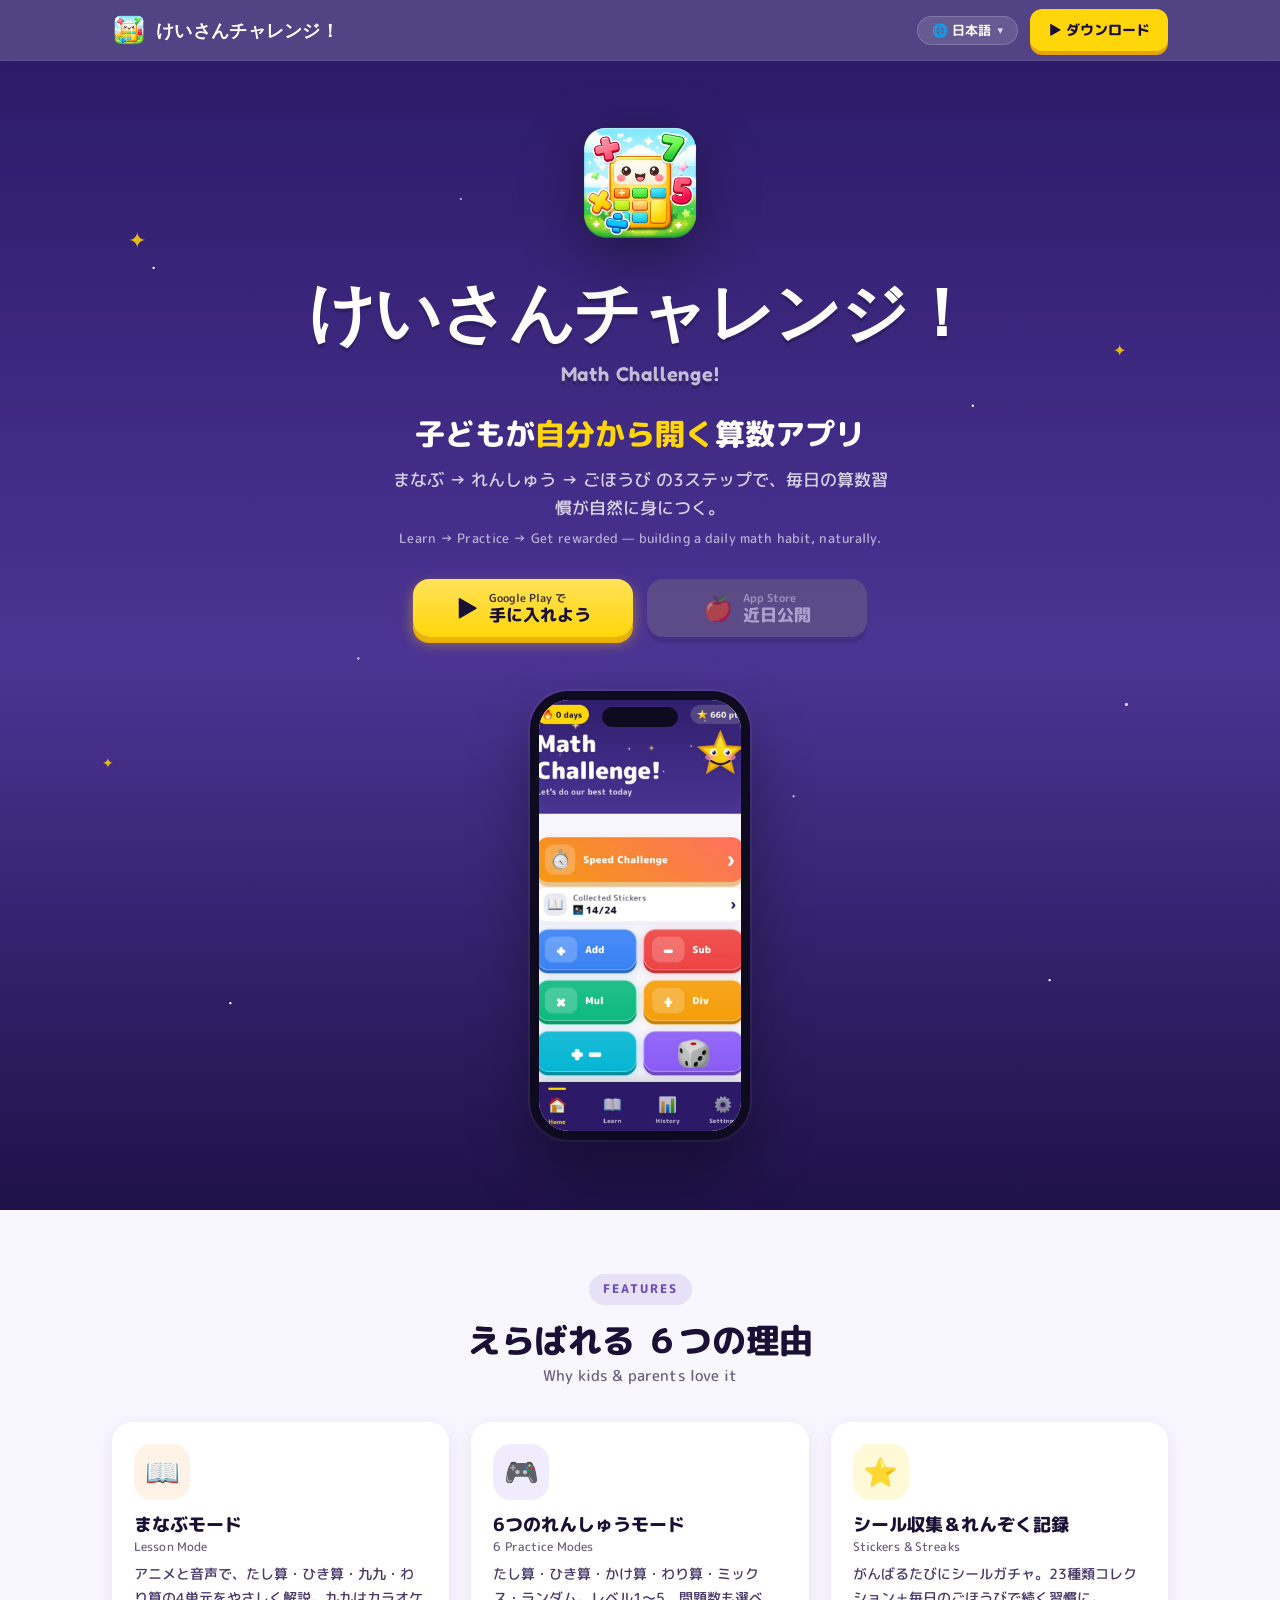
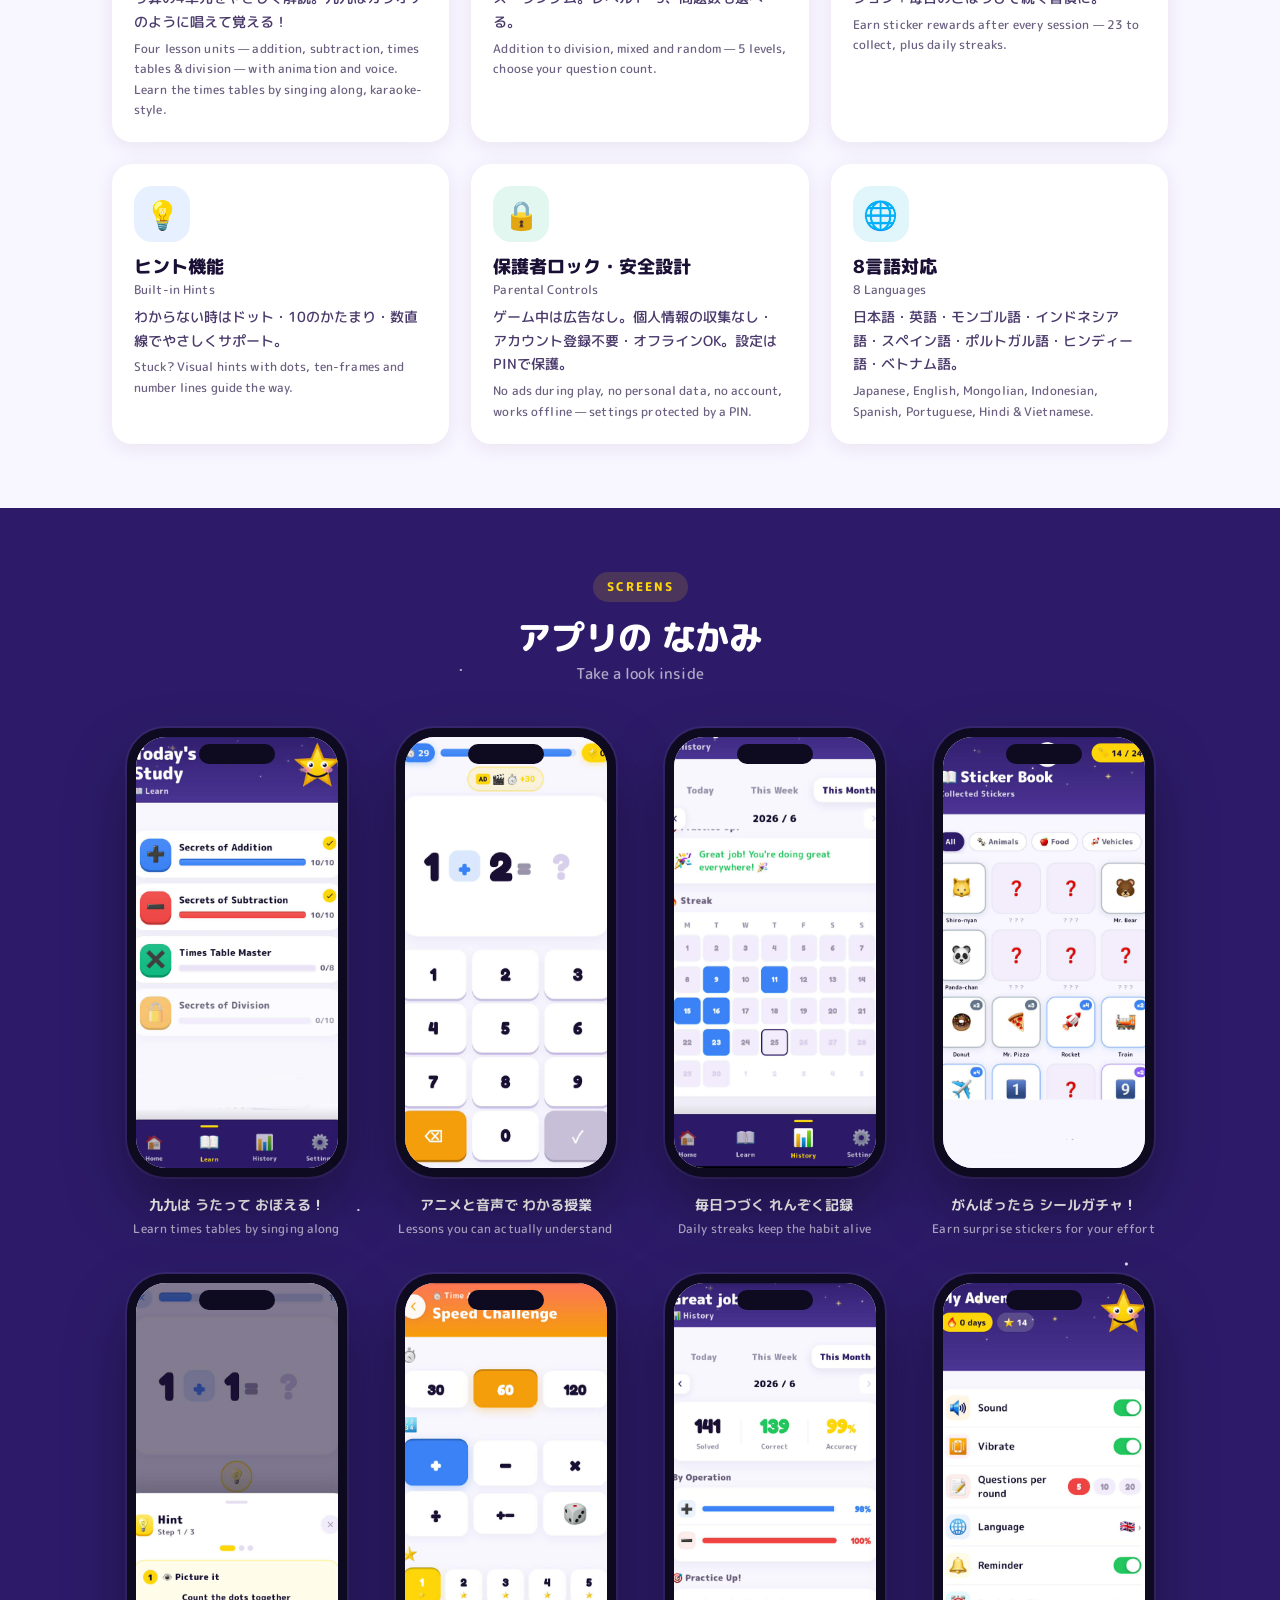
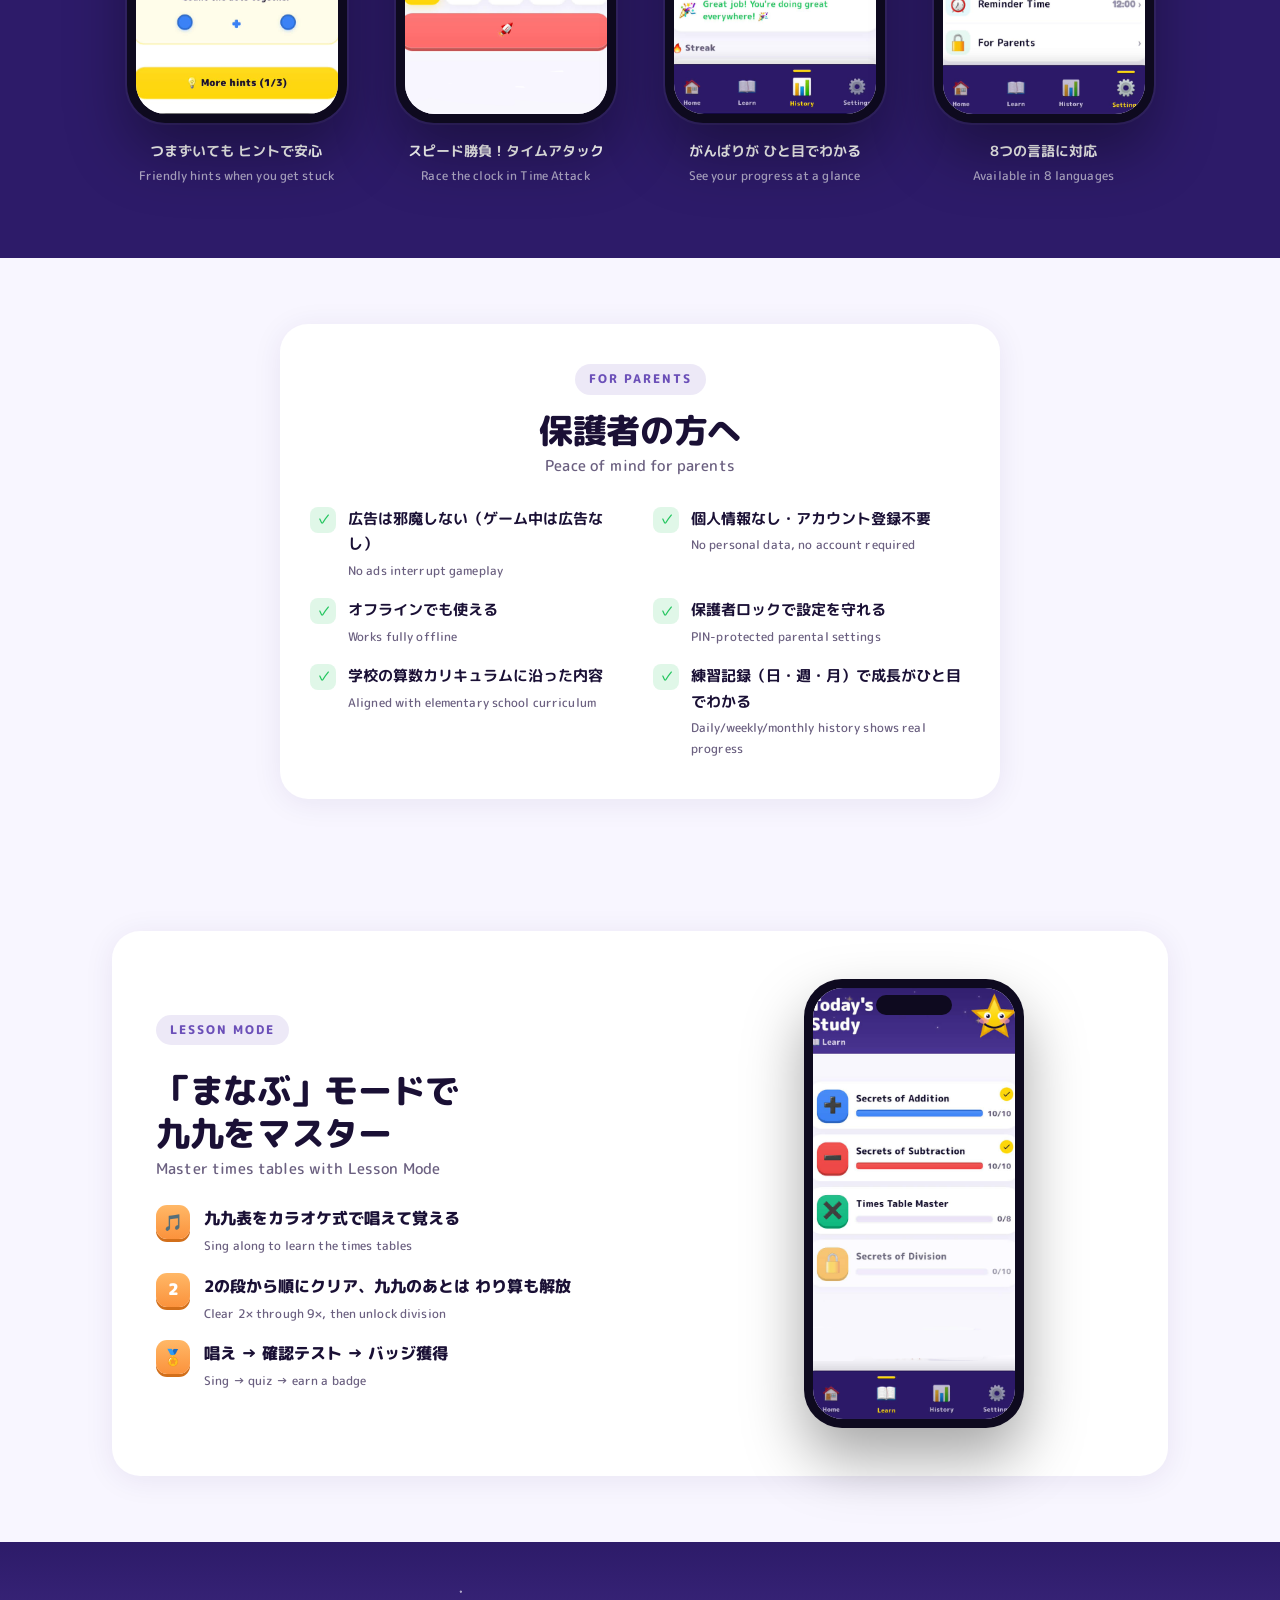
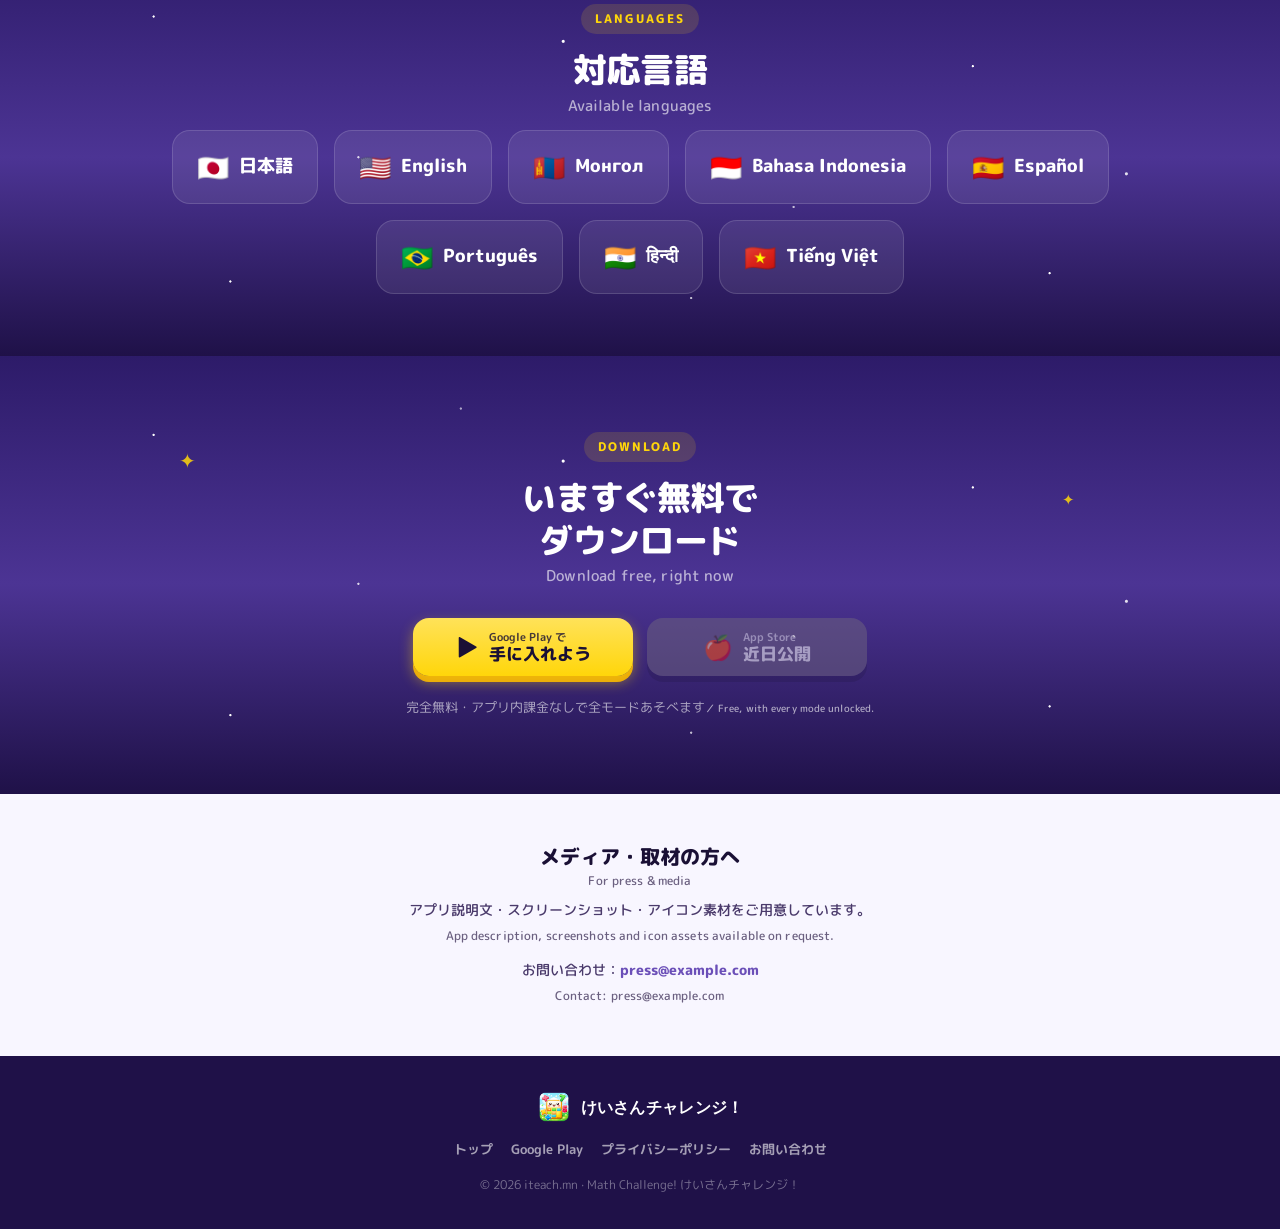
==== commit 40d806c8: "add languages" ====
--- a/math-challenge/index.html
+++ b/math-challenge/index.html
@@ -14,6 +14,11 @@
 <link rel="alternate" hreflang="ja" href="https://iteachmn.github.io/math-challenge/" />
 <link rel="alternate" hreflang="en" href="https://iteachmn.github.io/math-challenge/en/" />
 <link rel="alternate" hreflang="mn" href="https://iteachmn.github.io/math-challenge/mn/" />
+<link rel="alternate" hreflang="id" href="https://iteachmn.github.io/math-challenge/id/" />
+<link rel="alternate" hreflang="es" href="https://iteachmn.github.io/math-challenge/es/" />
+<link rel="alternate" hreflang="pt" href="https://iteachmn.github.io/math-challenge/pt/" />
+<link rel="alternate" hreflang="hi" href="https://iteachmn.github.io/math-challenge/hi/" />
+<link rel="alternate" hreflang="vi" href="https://iteachmn.github.io/math-challenge/vi/" />
 <link rel="alternate" hreflang="x-default" href="https://iteachmn.github.io/math-challenge/" />
 
 <!-- OGP / Twitter Card -->
@@ -22,16 +27,23 @@
 <meta property="og:locale" content="ja_JP" />
 <meta property="og:locale:alternate" content="en_US" />
 <meta property="og:locale:alternate" content="mn_MN" />
+<meta property="og:locale:alternate" content="id_ID" />
+<meta property="og:locale:alternate" content="es_ES" />
+<meta property="og:locale:alternate" content="pt_BR" />
+<meta property="og:locale:alternate" content="hi_IN" />
+<meta property="og:locale:alternate" content="vi_VN" />
 <meta property="og:url" content="https://iteachmn.github.io/math-challenge/" />
 <meta property="og:title" content="けいさんチャレンジ！ — 子どもが自分から開く算数アプリ" />
 <meta property="og:description" content="まなぶ → れんしゅう → ごほうび。たし算・ひき算・九九を授業モードとゲームで。広告なし・登録不要・オフライン対応の子ども向け算数アプリ。" />
 <meta property="og:image" content="https://iteachmn.github.io/math-challenge/assets/ogp.png" />
 <meta property="og:image:width" content="1200" />
 <meta property="og:image:height" content="630" />
+<meta property="og:image:alt" content="Math Challenge! / けいさんチャレンジ！" />
 <meta name="twitter:card" content="summary_large_image" />
 <meta name="twitter:title" content="けいさんチャレンジ！" />
 <meta name="twitter:description" content="子どもが自分から開く算数アプリ。たし算・ひき算・九九を楽しく練習。" />
 <meta name="twitter:image" content="https://iteachmn.github.io/math-challenge/assets/ogp.png" />
+<meta name="twitter:image:alt" content="Math Challenge! / けいさんチャレンジ！" />
 
 <!-- Structured data (JSON-LD) -->
 <script type="application/ld+json">
@@ -42,9 +54,21 @@
   "alternateName": "Math Challenge!",
   "operatingSystem": "Android",
   "applicationCategory": "EducationalApplication",
-  "inLanguage": ["ja", "en", "mn"],
+  "applicationSubCategory": "Mathematics",
+  "contentRating": "Everyone",
+  "softwareVersion": "2.6.0",
+  "datePublished": "2026-06-21",
+  "featureList": "Lesson mode (addition, subtraction, times tables, division), 6 practice modes, time attack, visual hints, sticker collection, daily streaks, progress history, parental PIN lock, offline play",
+  "inLanguage": ["ja", "en", "mn", "id", "es", "pt", "hi", "vi"],
   "description": "5〜9歳向けの算数学習アプリ。たし算・ひき算・九九（かけ算）・わり算を、授業モードとゲームで楽しく練習。広告なし・登録不要・オフライン対応。",
   "image": "https://iteachmn.github.io/math-challenge/assets/app_icon.png",
+  "screenshot": [
+    "https://iteachmn.github.io/math-challenge/images/home.png",
+    "https://iteachmn.github.io/math-challenge/images/study.png",
+    "https://iteachmn.github.io/math-challenge/images/challange.png",
+    "https://iteachmn.github.io/math-challenge/images/history_1.png"
+  ],
+  "publisher": { "@type": "Organization", "name": "iteach.mn", "url": "https://iteach.mn" },
   "url": "https://iteachmn.github.io/math-challenge/",
   "downloadUrl": "https://play.google.com/store/apps/details?id=mn.iteach.math_challenge",
   "offers": { "@type": "Offer", "price": "0", "priceCurrency": "JPY" },
@@ -55,6 +79,7 @@
 <link rel="preconnect" href="https://fonts.googleapis.com">
 <link rel="preconnect" href="https://fonts.gstatic.com" crossorigin>
 <link href="https://fonts.googleapis.com/css2?family=Fredoka:wght@500;600;700;900&family=M+PLUS+Rounded+1c:wght@400;500;700;800;900&display=swap" rel="stylesheet">
+<link rel="preload" as="image" href="images/home.png" fetchpriority="high" />
 <link rel="stylesheet" href="styles.css" />
 <link rel="icon" href="assets/app_icon.png" />
 </head>
@@ -68,11 +93,19 @@
       <b>けいさんチャレンジ！</b>
     </a>
     <div class="header-spacer"></div>
-    <div class="lang-toggle" role="navigation" aria-label="言語切替">
-      <a href="./" class="active">JP</a>
-      <a href="en/">EN</a>
-      <a href="mn/">MN</a>
-    </div>
+    <details class="lang-menu">
+      <summary aria-label="言語を選択">🌐 日本語</summary>
+      <div class="lang-menu-list" role="navigation" aria-label="言語を選択">
+        <a href="./" aria-current="page">日本語</a>
+        <a href="en/">English</a>
+        <a href="mn/">Монгол</a>
+        <a href="id/">Bahasa Indonesia</a>
+        <a href="es/">Español</a>
+        <a href="pt/">Português</a>
+        <a href="hi/">हिन्दी</a>
+        <a href="vi/">Tiếng Việt</a>
+      </div>
+    </details>
     <a class="header-cta" href="https://play.google.com/store/apps/details?id=mn.iteach.math_challenge&referrer=utm_source%3Dlp_ja%26utm_medium%3Dweb%26utm_campaign%3Dlanding">▶ ダウンロード</a>
   </div>
 </header>
@@ -106,29 +139,7 @@
       <!-- Phone mockup: Home screen mini-UI -->
       <div class="phone phone-lg">
         <div class="phone-screen">
-          <div class="mui">
-            <div class="mui-top" style="padding-bottom:26px;">
-              <div class="stars"></div>
-              <div style="display:flex; justify-content:space-between; align-items:center; position:relative;">
-                <span class="mui-chip">🔥 3にち れんぞく！</span>
-                <span class="mui-chip" style="background:rgba(255,255,255,0.18); color:#fff;">⭐ 120</span>
-              </div>
-              <div style="position:relative; margin-top:14px; font-family:'Fredoka',sans-serif; font-weight:900; color:#fff;">
-                <div style="font-size:12px; opacity:.8;">けいさん</div>
-                <div style="font-size:26px; line-height:1;">チャレンジ！</div>
-              </div>
-            </div>
-            <div class="mui-body">
-              <div class="mui-grid">
-                <div class="mui-opbtn" style="background:linear-gradient(180deg,#5C9BFF,#3B82F6);"><span class="e">➕</span>たすよ</div>
-                <div class="mui-opbtn" style="background:linear-gradient(180deg,#FF6B6B,#EF4444);"><span class="e">➖</span>ひくよ</div>
-                <div class="mui-opbtn" style="background:linear-gradient(180deg,#34D399,#10B981);"><span class="e">✖️</span>かけるよ</div>
-                <div class="mui-opbtn" style="background:linear-gradient(180deg,#FBBF24,#F59E0B);"><span class="e">➗</span>わるよ</div>
-                <div class="mui-opbtn" style="background:linear-gradient(180deg,#22D3EE,#06B6D4);"><span class="e">➕➖</span>こうご</div>
-                <div class="mui-opbtn" style="background:linear-gradient(180deg,#A78BFA,#8B5CF6);"><span class="e">🎲</span>ランダム</div>
-              </div>
-            </div>
-          </div>
+          <img class="shot-img" fetchpriority="high" decoding="async" src="images/home.png" alt="けいさんチャレンジ！ ホーム画面" />
         </div>
       </div>
     </div>
@@ -146,8 +157,8 @@
       <article class="card feat-card">
         <div class="feat-badge" style="background:rgba(251,146,60,0.12); color:#FB923C;">📖</div>
         <h3>まなぶモード<span class="en">Lesson Mode</span></h3>
-        <p>アニメと音声で、たし算・ひき算・九九をやさしく解説。九九はカラオケのように唱えて覚える！
-          <span class="en">Friendly animated lessons with voice guidance — learn times tables by singing along, karaoke-style.</span></p>
+        <p>アニメと音声で、たし算・ひき算・九九・わり算の4単元をやさしく解説。九九はカラオケのように唱えて覚える！
+          <span class="en">Four lesson units — addition, subtraction, times tables &amp; division — with animation and voice. Learn the times tables by singing along, karaoke-style.</span></p>
       </article>
       <article class="card feat-card">
         <div class="feat-badge" style="background:rgba(139,92,246,0.12); color:#8B5CF6;">🎮</div>
@@ -175,9 +186,9 @@
       </article>
       <article class="card feat-card">
         <div class="feat-badge" style="background:rgba(6,182,212,0.12); color:#06B6D4;">🌐</div>
-        <h3>3言語対応<span class="en">3 Languages</span></h3>
-        <p>日本語・英語・モンゴル語に対応。
-          <span class="en">Available in Japanese, English and Mongolian.</span></p>
+        <h3>8言語対応<span class="en">8 Languages</span></h3>
+        <p>日本語・英語・モンゴル語・インドネシア語・スペイン語・ポルトガル語・ヒンディー語・ベトナム語。
+          <span class="en">Japanese, English, Mongolian, Indonesian, Spanish, Portuguese, Hindi &amp; Vietnamese.</span></p>
       </article>
     </div>
   </div>
@@ -198,22 +209,7 @@
       <!-- Shot 1: kuku karaoke -->
       <div class="shot-item">
         <div class="phone"><div class="phone-screen">
-          <div class="mui">
-            <div class="mui-top" style="background:#fff; color:var(--ink); padding:36px 14px 14px; box-shadow:0 2px 8px rgba(45,27,105,.06);">
-              <div style="font-size:10px; font-weight:800; color:#FB923C;">📖 まなぶ</div>
-              <div style="font-size:17px; font-weight:900;">2 の だん を うたおう</div>
-            </div>
-            <div class="mui-body" style="padding:12px;">
-              <div style="background:rgba(251,146,60,.08); border-radius:14px; padding:12px; text-align:center; margin-bottom:10px;">
-                <div style="font-family:'Fredoka'; font-size:24px; font-weight:900;">2 × 3 = 6</div>
-                <div style="color:#FB923C; font-weight:800; letter-spacing:2px; font-size:13px; margin-top:4px;">に さん が ろく</div>
-              </div>
-              <div class="kuku-row"><span class="n">✓</span>2 × 1 = 2<span class="read">にいちがに</span></div>
-              <div class="kuku-row"><span class="n">✓</span>2 × 2 = 4<span class="read">ににんがし</span></div>
-              <div class="kuku-row cur"><span class="n">3</span>2 × 3 = 6<span class="read">にさんがろく</span></div>
-              <div class="kuku-row" style="opacity:.5;"><span class="n" style="background:#E5DEF2; color:#9A93AE;">4</span>2 × 4 = 8</div>
-            </div>
-          </div>
+          <img class="shot-img" src="images/study.png" alt="まなぶモード（学習メニュー）" loading="lazy" />
         </div></div>
         <p class="shot-cap">九九は うたって おぼえる！<span class="en on-dark">Learn times tables by singing along</span></p>
       </div>
@@ -221,26 +217,7 @@
       <!-- Shot 2: lesson see -->
       <div class="shot-item">
         <div class="phone"><div class="phone-screen">
-          <div class="mui">
-            <div class="mui-top" style="background:#fff; color:var(--ink); padding:36px 14px 14px; box-shadow:0 2px 8px rgba(45,27,105,.06);">
-              <div style="font-size:10px; font-weight:800; color:#3B82F6;">➕ たすよ</div>
-              <div style="font-size:17px; font-weight:900;">あわせて いくつ？</div>
-            </div>
-            <div class="mui-body" style="display:flex; flex-direction:column; gap:10px;">
-              <div style="background:#fff; border-radius:14px; padding:14px; text-align:center; box-shadow:0 4px 14px rgba(45,27,105,.08);">
-                <div style="display:flex; align-items:center; justify-content:center; gap:8px; margin-bottom:8px;">
-                  <span style="display:flex; gap:3px;"><i class="dot" style="width:14px;height:14px;border-radius:14px;background:#3B82F6;display:inline-block;"></i><i style="width:14px;height:14px;border-radius:14px;background:#3B82F6;display:inline-block;"></i><i style="width:14px;height:14px;border-radius:14px;background:#3B82F6;display:inline-block;"></i></span>
-                  <b style="color:#3B82F6;">＋</b>
-                  <span style="display:flex; gap:3px;"><i style="width:14px;height:14px;border-radius:14px;background:#3B82F6;display:inline-block;"></i><i style="width:14px;height:14px;border-radius:14px;background:#3B82F6;display:inline-block;"></i><i style="width:14px;height:14px;border-radius:14px;background:#3B82F6;display:inline-block;"></i><i style="width:14px;height:14px;border-radius:14px;background:#3B82F6;display:inline-block;"></i></span>
-                </div>
-                <div style="font-family:'Fredoka'; font-size:22px; font-weight:900;">3 + 4 = <span style="color:#E5A20A;">7</span></div>
-              </div>
-              <div style="display:flex; gap:8px; align-items:flex-end;">
-                <div style="font-size:30px;">⭐</div>
-                <div style="background:#fff; border-radius:14px 14px 14px 4px; padding:8px 12px; font-size:11px; font-weight:700; box-shadow:0 4px 14px rgba(45,27,105,.08);">2つの かたまりを あわせるよ！</div>
-              </div>
-            </div>
-          </div>
+          <img class="shot-img" src="images/lesson.png" alt="れんしゅう問題の画面" loading="lazy" />
         </div></div>
         <p class="shot-cap">アニメと音声で わかる授業<span class="en on-dark">Lessons you can actually understand</span></p>
       </div>
@@ -248,31 +225,7 @@
       <!-- Shot 3: streak / history -->
       <div class="shot-item">
         <div class="phone"><div class="phone-screen">
-          <div class="mui">
-            <div class="mui-top" style="padding:34px 14px 16px;">
-              <div class="stars"></div>
-              <div style="position:relative; font-size:10px; font-weight:800; opacity:.85;">📊 きろく</div>
-              <div style="position:relative; font-size:18px; font-weight:900;">がんばったね！</div>
-            </div>
-            <div class="mui-body">
-              <div style="background:#fff; border-radius:14px; padding:12px; display:flex; gap:8px; box-shadow:0 4px 14px rgba(45,27,105,.06); margin-bottom:10px;">
-                <div style="flex:1; text-align:center;"><div style="font-family:'Fredoka'; font-size:22px; font-weight:900;">40</div><div style="font-size:9px; color:#6B6080; font-weight:800;">といた</div></div>
-                <div style="flex:1; text-align:center;"><div style="font-family:'Fredoka'; font-size:22px; font-weight:900; color:#22C55E;">33</div><div style="font-size:9px; color:#6B6080; font-weight:800;">せいかい</div></div>
-                <div style="flex:1; text-align:center;"><div style="font-family:'Fredoka'; font-size:22px; font-weight:900; color:#E5A20A;">83%</div><div style="font-size:9px; color:#6B6080; font-weight:800;">りつ</div></div>
-              </div>
-              <div style="background:#fff; border-radius:14px; padding:12px; box-shadow:0 4px 14px rgba(45,27,105,.06);">
-                <div style="display:grid; grid-template-columns:repeat(7,1fr); gap:4px;">
-                  <span style="aspect-ratio:1; border-radius:6px; background:rgba(59,130,246,.4);"></span>
-                  <span style="aspect-ratio:1; border-radius:6px; background:rgba(59,130,246,.4);"></span>
-                  <span style="aspect-ratio:1; border-radius:6px; background:#3B82F6;"></span>
-                  <span style="aspect-ratio:1; border-radius:6px; background:rgba(59,130,246,.4);"></span>
-                  <span style="aspect-ratio:1; border-radius:6px; background:#F2EDFA;"></span>
-                  <span style="aspect-ratio:1; border-radius:6px; background:rgba(59,130,246,.4);"></span>
-                  <span style="aspect-ratio:1; border-radius:6px; background:#3B82F6; display:flex; align-items:center; justify-content:center; font-size:9px;">⭐</span>
-                </div>
-              </div>
-            </div>
-          </div>
+          <img class="shot-img" src="images/history_2.png" alt="れんぞく記録カレンダー" loading="lazy" />
         </div></div>
         <p class="shot-cap">毎日つづく れんぞく記録<span class="en on-dark">Daily streaks keep the habit alive</span></p>
       </div>
@@ -280,25 +233,7 @@
       <!-- Shot 4: sticker gacha -->
       <div class="shot-item">
         <div class="phone"><div class="phone-screen">
-          <div class="mui">
-            <div class="mui-top" style="flex:0 0 auto; padding:40px 14px 30px;">
-              <div class="stars"></div>
-              <div style="position:relative; text-align:center;">
-                <div style="font-size:54px;">🎉</div>
-                <div style="font-size:18px; font-weight:900;">シール ゲット！</div>
-              </div>
-            </div>
-            <div class="mui-body">
-              <div style="display:grid; grid-template-columns:repeat(3,1fr); gap:8px;">
-                <span style="aspect-ratio:1; border-radius:14px; background:rgba(255,214,10,.18); border:2px solid #FFD60A; display:flex; align-items:center; justify-content:center; font-size:26px;">🌟</span>
-                <span style="aspect-ratio:1; border-radius:14px; background:#fff; display:flex; align-items:center; justify-content:center; font-size:26px; box-shadow:0 4px 14px rgba(45,27,105,.08);">🚀</span>
-                <span style="aspect-ratio:1; border-radius:14px; background:#EFE9F8; display:flex; align-items:center; justify-content:center; font-size:22px; opacity:.4;">🔒</span>
-                <span style="aspect-ratio:1; border-radius:14px; background:#fff; display:flex; align-items:center; justify-content:center; font-size:26px; box-shadow:0 4px 14px rgba(45,27,105,.08);">💎</span>
-                <span style="aspect-ratio:1; border-radius:14px; background:#fff; display:flex; align-items:center; justify-content:center; font-size:26px; box-shadow:0 4px 14px rgba(45,27,105,.08);">🦄</span>
-                <span style="aspect-ratio:1; border-radius:14px; background:#EFE9F8; display:flex; align-items:center; justify-content:center; font-size:22px; opacity:.4;">🔒</span>
-              </div>
-            </div>
-          </div>
+          <img class="shot-img" src="images/book.png" alt="あつめたシール（シールちょう）" loading="lazy" />
         </div></div>
         <p class="shot-cap">がんばったら シールガチャ！<span class="en on-dark">Earn surprise stickers for your effort</span></p>
       </div>
@@ -306,25 +241,7 @@
       <!-- Shot 5: hint -->
       <div class="shot-item">
         <div class="phone"><div class="phone-screen">
-          <div class="mui">
-            <div class="mui-top" style="background:var(--surface); color:var(--ink); padding:36px 14px 12px;">
-              <div style="display:flex; align-items:center; gap:8px; background:#fff; border-radius:12px; padding:10px; box-shadow:0 4px 14px rgba(45,27,105,.06);">
-                <div style="font-family:'Fredoka'; font-size:20px; font-weight:900;">8 ＋ 7 = <span style="color:#3B82F6;">?</span></div>
-              </div>
-            </div>
-            <div class="mui-body" style="padding:12px;">
-              <div style="background:rgba(255,214,10,.08); border:2px solid rgba(255,214,10,.4); border-radius:16px; padding:12px;">
-                <div style="display:flex; align-items:center; gap:6px; margin-bottom:8px;">
-                  <span style="width:22px;height:22px;border-radius:12px;background:#FFD60A;display:flex;align-items:center;justify-content:center;font-size:13px;">💡</span>
-                  <b style="font-size:12px;">テンフレームで かんがえよう</b>
-                </div>
-                <div style="display:grid; grid-template-columns:repeat(5,1fr); gap:3px; background:#fff; border-radius:10px; padding:6px;">
-                  <span style="aspect-ratio:1;border-radius:5px;background:#3B82F6;"></span><span style="aspect-ratio:1;border-radius:5px;background:#3B82F6;"></span><span style="aspect-ratio:1;border-radius:5px;background:#3B82F6;"></span><span style="aspect-ratio:1;border-radius:5px;background:#3B82F6;"></span><span style="aspect-ratio:1;border-radius:5px;background:#3B82F6;"></span>
-                  <span style="aspect-ratio:1;border-radius:5px;background:#3B82F6;"></span><span style="aspect-ratio:1;border-radius:5px;background:#3B82F6;"></span><span style="aspect-ratio:1;border-radius:5px;background:#3B82F6;"></span><span style="aspect-ratio:1;border-radius:5px;background:#FFD60A;"></span><span style="aspect-ratio:1;border-radius:5px;background:#FFD60A;"></span>
-                </div>
-              </div>
-            </div>
-          </div>
+          <img class="shot-img" src="images/hint_1.png" alt="ステップ式のヒント" loading="lazy" />
         </div></div>
         <p class="shot-cap">つまずいても ヒントで安心<span class="en on-dark">Friendly hints when you get stuck</span></p>
       </div>
@@ -332,26 +249,7 @@
       <!-- Shot 6: time attack -->
       <div class="shot-item">
         <div class="phone"><div class="phone-screen">
-          <div class="mui">
-            <div class="mui-top" style="background:linear-gradient(180deg,#FF6B6B,#F59E0B); padding:36px 14px 16px;">
-              <div class="stars"></div>
-              <div style="position:relative; display:flex; align-items:center; gap:8px;">
-                <span class="mui-chip" style="background:rgba(255,255,255,.22); color:#fff;">⏱ 00:48</span>
-                <span class="mui-chip" style="background:rgba(255,255,255,.22); color:#fff;">42点</span>
-              </div>
-              <div style="position:relative; text-align:center; margin-top:18px; font-family:'Fredoka'; font-size:30px; font-weight:900;">8 × 7</div>
-            </div>
-            <div class="mui-body" style="display:flex; align-items:center; justify-content:center;">
-              <div style="display:grid; grid-template-columns:repeat(3,1fr); gap:6px; width:100%;">
-                <span style="background:#fff; border-radius:10px; padding:10px; text-align:center; font-weight:900; box-shadow:0 3px 0 #cfc4e8;">7</span>
-                <span style="background:#fff; border-radius:10px; padding:10px; text-align:center; font-weight:900; box-shadow:0 3px 0 #cfc4e8;">8</span>
-                <span style="background:#fff; border-radius:10px; padding:10px; text-align:center; font-weight:900; box-shadow:0 3px 0 #cfc4e8;">9</span>
-                <span style="background:#fff; border-radius:10px; padding:10px; text-align:center; font-weight:900; box-shadow:0 3px 0 #cfc4e8;">4</span>
-                <span style="background:#fff; border-radius:10px; padding:10px; text-align:center; font-weight:900; box-shadow:0 3px 0 #cfc4e8;">5</span>
-                <span style="background:#fff; border-radius:10px; padding:10px; text-align:center; font-weight:900; box-shadow:0 3px 0 #cfc4e8;">6</span>
-              </div>
-            </div>
-          </div>
+          <img class="shot-img" src="images/challange.png" alt="タイムアタック（スピード勝負）" loading="lazy" />
         </div></div>
         <p class="shot-cap">スピード勝負！タイムアタック<span class="en on-dark">Race the clock in Time Attack</span></p>
       </div>
@@ -359,26 +257,7 @@
       <!-- Shot 7: progress -->
       <div class="shot-item">
         <div class="phone"><div class="phone-screen">
-          <div class="mui">
-            <div class="mui-top" style="padding:34px 14px 16px;">
-              <div class="stars"></div>
-              <div style="position:relative; font-size:10px; font-weight:800; opacity:.85;">🏅 シールちょう</div>
-              <div style="position:relative; font-size:17px; font-weight:900;">あつめた シール</div>
-            </div>
-            <div class="mui-body" style="display:flex; flex-direction:column; align-items:center; gap:10px;">
-              <div style="width:84px; height:84px; border-radius:50%; background:conic-gradient(#FFD60A 0% 70%, #EFE9F8 70% 100%); display:flex; align-items:center; justify-content:center;">
-                <div style="width:62px; height:62px; border-radius:50%; background:#fff; display:flex; flex-direction:column; align-items:center; justify-content:center;">
-                  <b style="font-family:'Fredoka'; font-size:22px;">7</b><span style="font-size:9px; color:#6B6080; font-weight:800;">/ 10</span>
-                </div>
-              </div>
-              <div style="display:grid; grid-template-columns:repeat(4,1fr); gap:6px; width:100%;">
-                <span style="aspect-ratio:1; border-radius:10px; background:#fff; border:2px solid #FFD60A; display:flex; align-items:center; justify-content:center; font-size:18px;">🌟</span>
-                <span style="aspect-ratio:1; border-radius:10px; background:#fff; border:2px solid #FFD60A; display:flex; align-items:center; justify-content:center; font-size:18px;">🔥</span>
-                <span style="aspect-ratio:1; border-radius:10px; background:#fff; border:2px solid #FFD60A; display:flex; align-items:center; justify-content:center; font-size:18px;">🏆</span>
-                <span style="aspect-ratio:1; border-radius:10px; background:#EFE9F8; display:flex; align-items:center; justify-content:center; font-size:15px; opacity:.4;">🔒</span>
-              </div>
-            </div>
-          </div>
+          <img class="shot-img" src="images/history_1.png" alt="学習のきろくと正答率" loading="lazy" />
         </div></div>
         <p class="shot-cap">がんばりが ひと目でわかる<span class="en on-dark">See your progress at a glance</span></p>
       </div>
@@ -386,22 +265,9 @@
       <!-- Shot 8: languages -->
       <div class="shot-item">
         <div class="phone"><div class="phone-screen">
-          <div class="mui">
-            <div class="mui-top" style="padding:40px 14px 24px;">
-              <div class="stars"></div>
-              <div style="position:relative; text-align:center;">
-                <div style="font-size:40px;">🌐</div>
-                <div style="font-size:16px; font-weight:900;">3つの ことば</div>
-              </div>
-            </div>
-            <div class="mui-body" style="display:flex; flex-direction:column; gap:8px; justify-content:center;">
-              <div style="background:#fff; border-radius:12px; padding:11px 14px; font-weight:800; font-size:13px; display:flex; gap:10px; align-items:center; box-shadow:0 3px 12px rgba(45,27,105,.06);"><span style="font-size:20px;">🇯🇵</span> 日本語</div>
-              <div style="background:#fff; border-radius:12px; padding:11px 14px; font-weight:800; font-size:13px; display:flex; gap:10px; align-items:center; box-shadow:0 3px 12px rgba(45,27,105,.06);"><span style="font-size:20px;">🇺🇸</span> English</div>
-              <div style="background:#fff; border-radius:12px; padding:11px 14px; font-weight:800; font-size:13px; display:flex; gap:10px; align-items:center; box-shadow:0 3px 12px rgba(45,27,105,.06);"><span style="font-size:20px;">🇲🇳</span> Монгол</div>
-            </div>
-          </div>
-        </div></div>
-        <p class="shot-cap">日本語・英語・モンゴル語<span class="en on-dark">Japanese, English and Mongolian</span></p>
+          <img class="shot-img" src="images/setting.png" alt="設定・保護者メニュー" loading="lazy" />
+        </div></div>
+        <p class="shot-cap">8つの言語に対応<span class="en on-dark">Available in 8 languages</span></p>
       </div>
 
     </div>
@@ -437,28 +303,13 @@
         <h2 class="sec-title" style="text-align:left; margin-top:10px;">「まなぶ」モードで<br>九九をマスター<span class="en">Master times tables with Lesson Mode</span></h2>
         <ul class="lesson-list">
           <li><span class="lesson-num">🎵</span><span><b>九九表をカラオケ式で唱えて覚える</b><span class="en">Sing along to learn the times tables</span></span></li>
-          <li><span class="lesson-num">2</span><span><b>2の段から順番に1段ずつクリア</b><span class="en">Clear each table from 2× through 9×, one at a time</span></span></li>
+          <li><span class="lesson-num">2</span><span><b>2の段から順にクリア、九九のあとは わり算も解放</b><span class="en">Clear 2× through 9×, then unlock division</span></span></li>
           <li><span class="lesson-num">🏅</span><span><b>唱え → 確認テスト → バッジ獲得</b><span class="en">Sing → quiz → earn a badge</span></span></li>
         </ul>
       </div>
       <div class="lesson-shot">
         <div class="phone"><div class="phone-screen">
-          <div class="mui">
-            <div class="mui-top" style="background:#fff; color:var(--ink); padding:36px 14px 14px; box-shadow:0 2px 8px rgba(45,27,105,.06);">
-              <div style="font-size:10px; font-weight:800; color:#FB923C;">📖 まなぶ</div>
-              <div style="font-size:17px; font-weight:900;">2 の だん を うたおう</div>
-            </div>
-            <div class="mui-body" style="padding:12px;">
-              <div style="background:rgba(251,146,60,.08); border-radius:14px; padding:12px; text-align:center; margin-bottom:10px;">
-                <div style="font-family:'Fredoka'; font-size:24px; font-weight:900;">2 × 5 = 10</div>
-                <div style="color:#FB923C; font-weight:800; letter-spacing:2px; font-size:13px; margin-top:4px;">に ご じゅう</div>
-              </div>
-              <div class="kuku-row"><span class="n">✓</span>2 × 3 = 6<span class="read">にさんがろく</span></div>
-              <div class="kuku-row"><span class="n">✓</span>2 × 4 = 8<span class="read">にしがはち</span></div>
-              <div class="kuku-row cur"><span class="n">5</span>2 × 5 = 10<span class="read">にごじゅう</span></div>
-              <div class="kuku-row" style="opacity:.5;"><span class="n" style="background:#E5DEF2; color:#9A93AE;">6</span>2 × 6 = 12</div>
-            </div>
-          </div>
+          <img class="shot-img" src="images/study.png" alt="まなぶモードの学習リスト" loading="lazy" />
         </div></div>
       </div>
     </div>
@@ -477,7 +328,11 @@
       <div class="lang-pill"><span class="flag">🇯🇵</span> 日本語</div>
       <div class="lang-pill"><span class="flag">🇺🇸</span> English</div>
       <div class="lang-pill"><span class="flag">🇲🇳</span> Монгол</div>
-      <div class="lang-pill soon"><span class="flag">🇰🇷</span> 한국어 <span class="soon-tag">coming soon</span></div>
+      <div class="lang-pill"><span class="flag">🇮🇩</span> Bahasa Indonesia</div>
+      <div class="lang-pill"><span class="flag">🇪🇸</span> Español</div>
+      <div class="lang-pill"><span class="flag">🇧🇷</span> Português</div>
+      <div class="lang-pill"><span class="flag">🇮🇳</span> हिन्दी</div>
+      <div class="lang-pill"><span class="flag">🇻🇳</span> Tiếng Việt</div>
     </div>
   </div>
 </section>
--- a/math-challenge/styles.css
+++ b/math-challenge/styles.css
@@ -90,15 +90,31 @@
   color: #fff; font-size: 18px; letter-spacing: 0.3px;
 }
 .header-spacer { flex: 1; }
-.lang-toggle {
-  display: flex; align-items: center;
-  background: rgba(255,255,255,0.1); border-radius: 999px;
-  padding: 3px; font-size: 13px; font-weight: 700;
-}
-.lang-toggle a {
-  padding: 5px 13px; border-radius: 999px; color: rgba(255,255,255,0.6);
-}
-.lang-toggle a.active { background: var(--gold); color: var(--ink); }
+/* language switcher — accessible <details> menu, works without JS */
+.lang-menu { position: relative; }
+.lang-menu > summary {
+  list-style: none; cursor: pointer; white-space: nowrap;
+  display: inline-flex; align-items: center; gap: 6px;
+  background: rgba(255,255,255,0.12); border: 1px solid rgba(255,255,255,0.18);
+  color: #fff; border-radius: 999px; padding: 7px 14px;
+  font-weight: 700; font-size: 13px; line-height: 1;
+}
+.lang-menu > summary::-webkit-details-marker { display: none; }
+.lang-menu > summary::after { content: '▾'; font-size: 11px; opacity: 0.8; }
+.lang-menu[open] > summary::after { content: '▴'; }
+.lang-menu > summary:focus-visible { outline: 2px solid var(--gold); outline-offset: 2px; }
+.lang-menu-list {
+  position: absolute; right: 0; top: calc(100% + 8px); z-index: 60;
+  background: #fff; border-radius: 14px; padding: 6px;
+  box-shadow: 0 12px 30px rgba(15,10,40,0.28);
+  display: flex; flex-direction: column; min-width: 180px;
+}
+.lang-menu-list a {
+  padding: 9px 12px; border-radius: 9px; color: #2D1B69;
+  font-weight: 700; font-size: 14px; white-space: nowrap;
+}
+.lang-menu-list a:hover { background: rgba(45,27,105,0.08); }
+.lang-menu-list a[aria-current="page"] { background: var(--gold); color: var(--ink); }
 .header-cta {
   display: none;
   background: var(--gold); color: var(--ink);
@@ -248,27 +264,11 @@
 }
 .phone-lg { width: 290px; }
 
-/* mini-ui building blocks rendered inside phone screens */
-.mui { position: absolute; inset: 0; display: flex; flex-direction: column; }
-.mui-top {
-  background: var(--night-grad); color: #fff;
-  padding: 40px 16px 20px; position: relative; overflow: hidden;
-}
-.mui-top .stars { position: absolute; inset: 0; opacity: 0.9; }
-.mui-chip {
-  display: inline-flex; align-items: center; gap: 5px;
-  background: var(--gold); color: var(--ink);
-  font-size: 11px; font-weight: 800; padding: 4px 10px; border-radius: 999px;
-}
-.mui-body { flex: 1; background: var(--surface); padding: 14px; }
-
-.mui-grid { display: grid; grid-template-columns: 1fr 1fr; gap: 9px; }
-.mui-opbtn {
-  border-radius: 15px; padding: 12px 6px; text-align: center; color: #fff;
-  display: flex; flex-direction: column; gap: 3px; align-items: center;
-  font-size: 11px; font-weight: 800;
-}
-.mui-opbtn .e { font-size: 22px; }
+/* real app screenshots inside the phone frame */
+.shot-img {
+  position: absolute; inset: 0; width: 100%; height: 100%;
+  object-fit: cover; object-position: top center; display: block;
+}
 
 /* caption under each shot */
 .shot-cap {
@@ -361,18 +361,6 @@
 .lesson-list .en { font-size: 12px; }
 .lesson-shot { display: flex; justify-content: center; }
 
-/* kuku mini list inside phone */
-.kuku-row {
-  display: flex; align-items: center; gap: 8px;
-  background: #fff; border-radius: 10px; padding: 6px 10px; margin-bottom: 5px;
-  font-size: 11px; font-weight: 700; box-shadow: 0 2px 8px rgba(45,27,105,0.05);
-}
-.kuku-row .n { width: 18px; height: 18px; border-radius: 18px; background: var(--mint); color: #fff;
-  display: flex; align-items: center; justify-content: center; font-size: 10px; font-weight: 900; }
-.kuku-row.cur { box-shadow: 0 0 0 2px var(--op-learn); }
-.kuku-row.cur .n { background: var(--op-learn); }
-.kuku-row .read { margin-left: auto; color: var(--ink-soft); font-size: 10px; }
-
 /* ============================================================
    Section 6 — Languages
    ============================================================ */
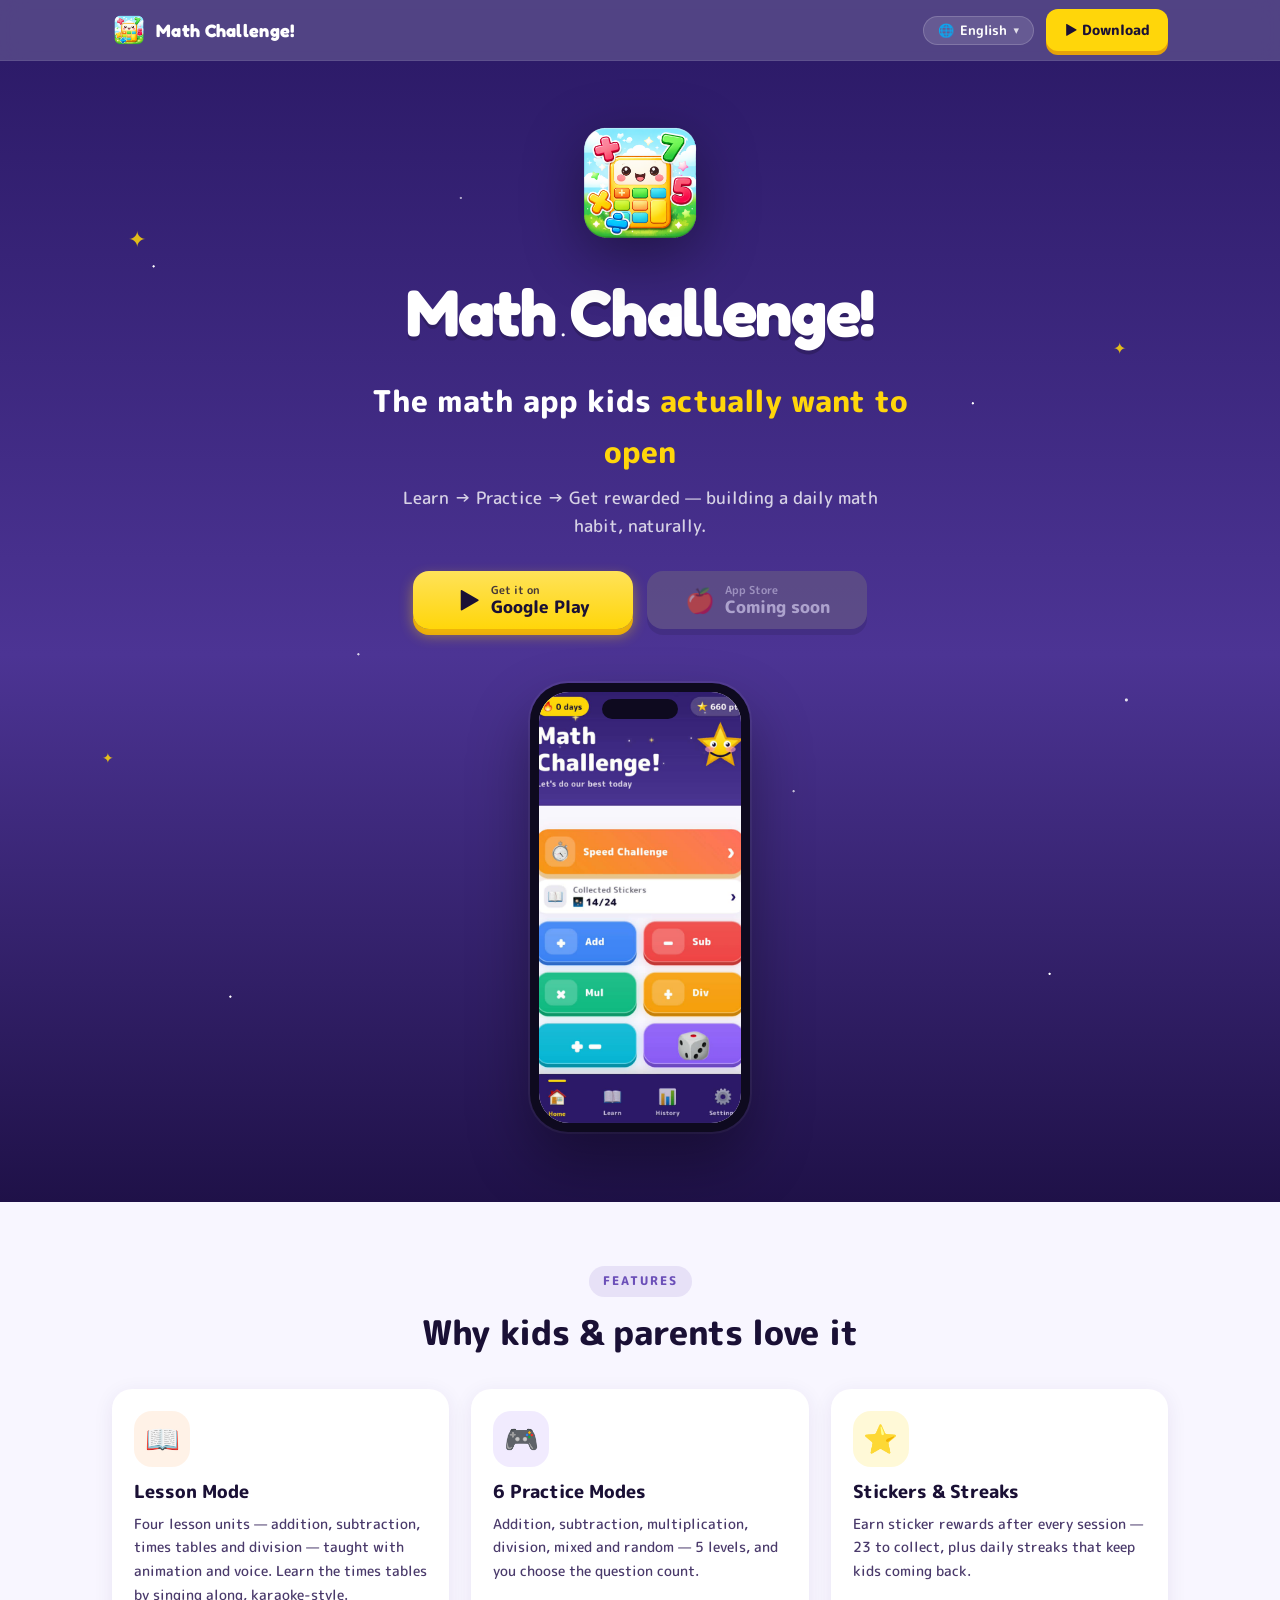
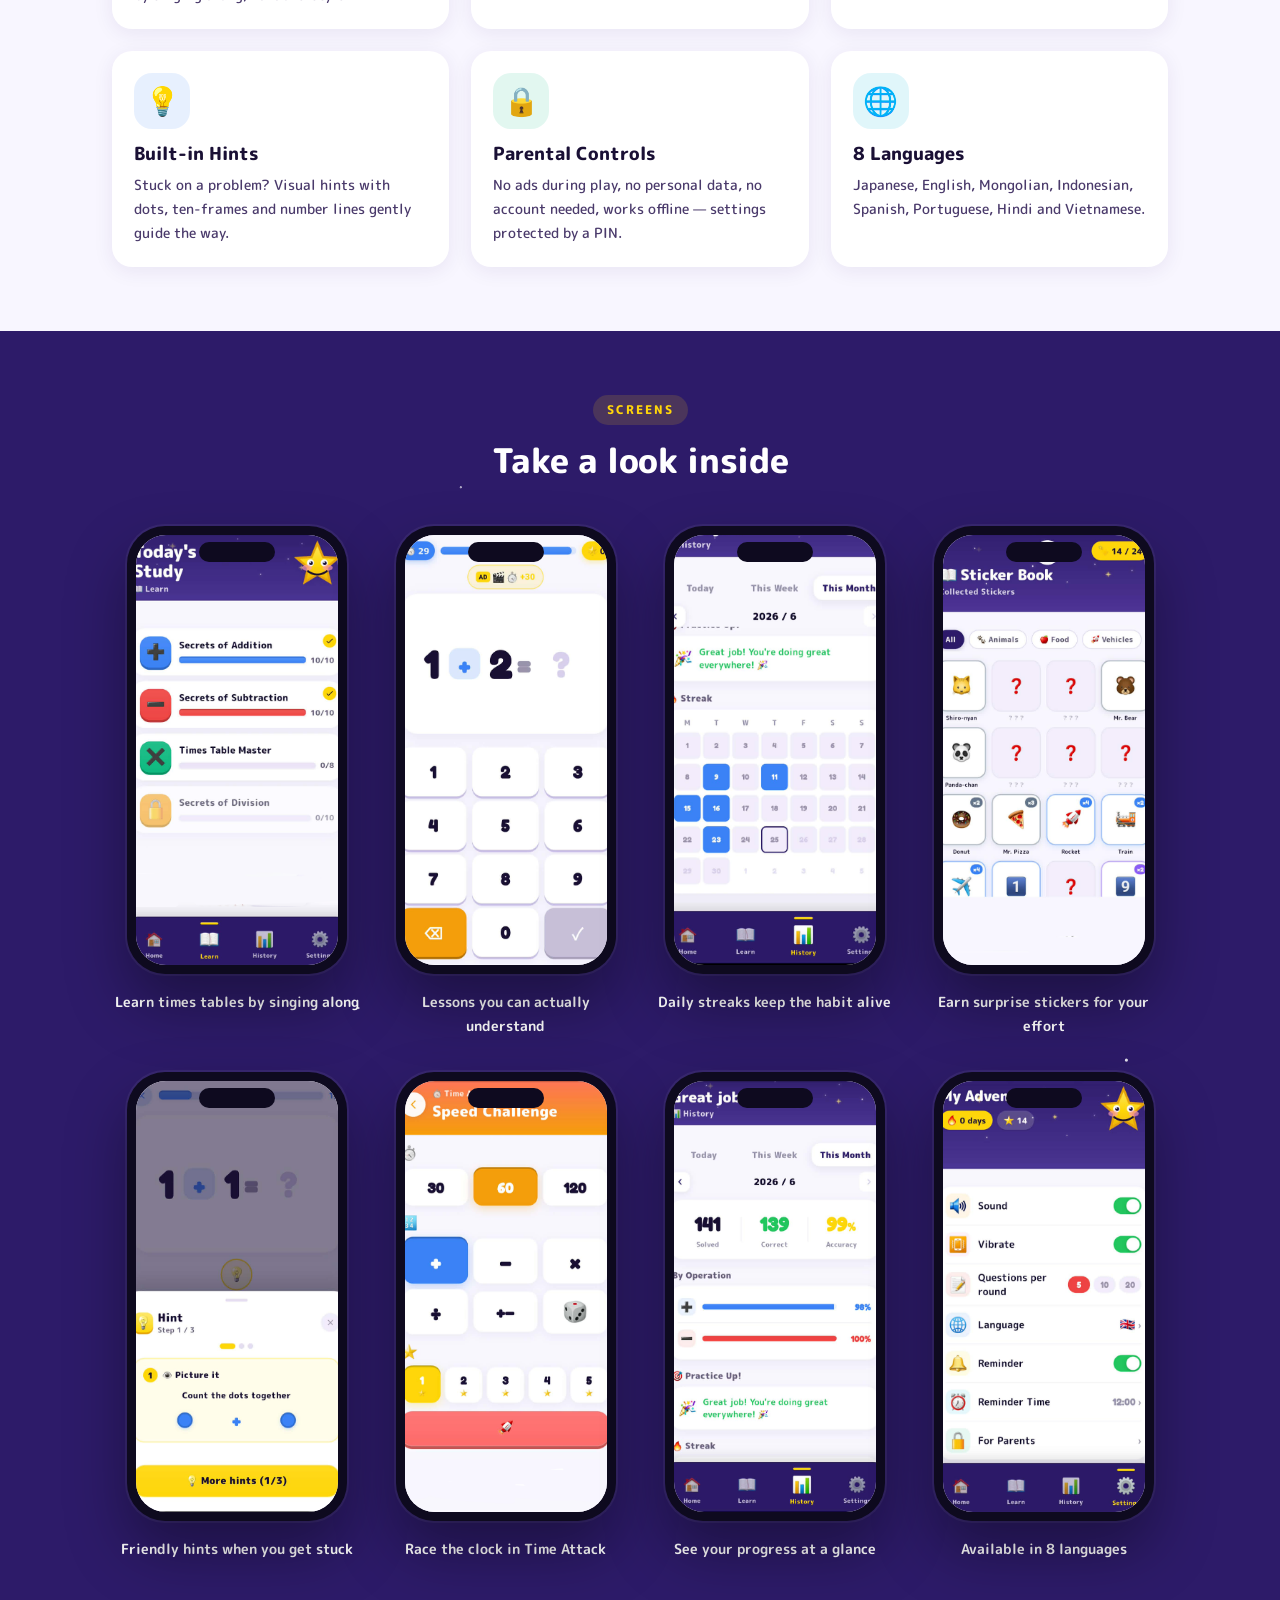
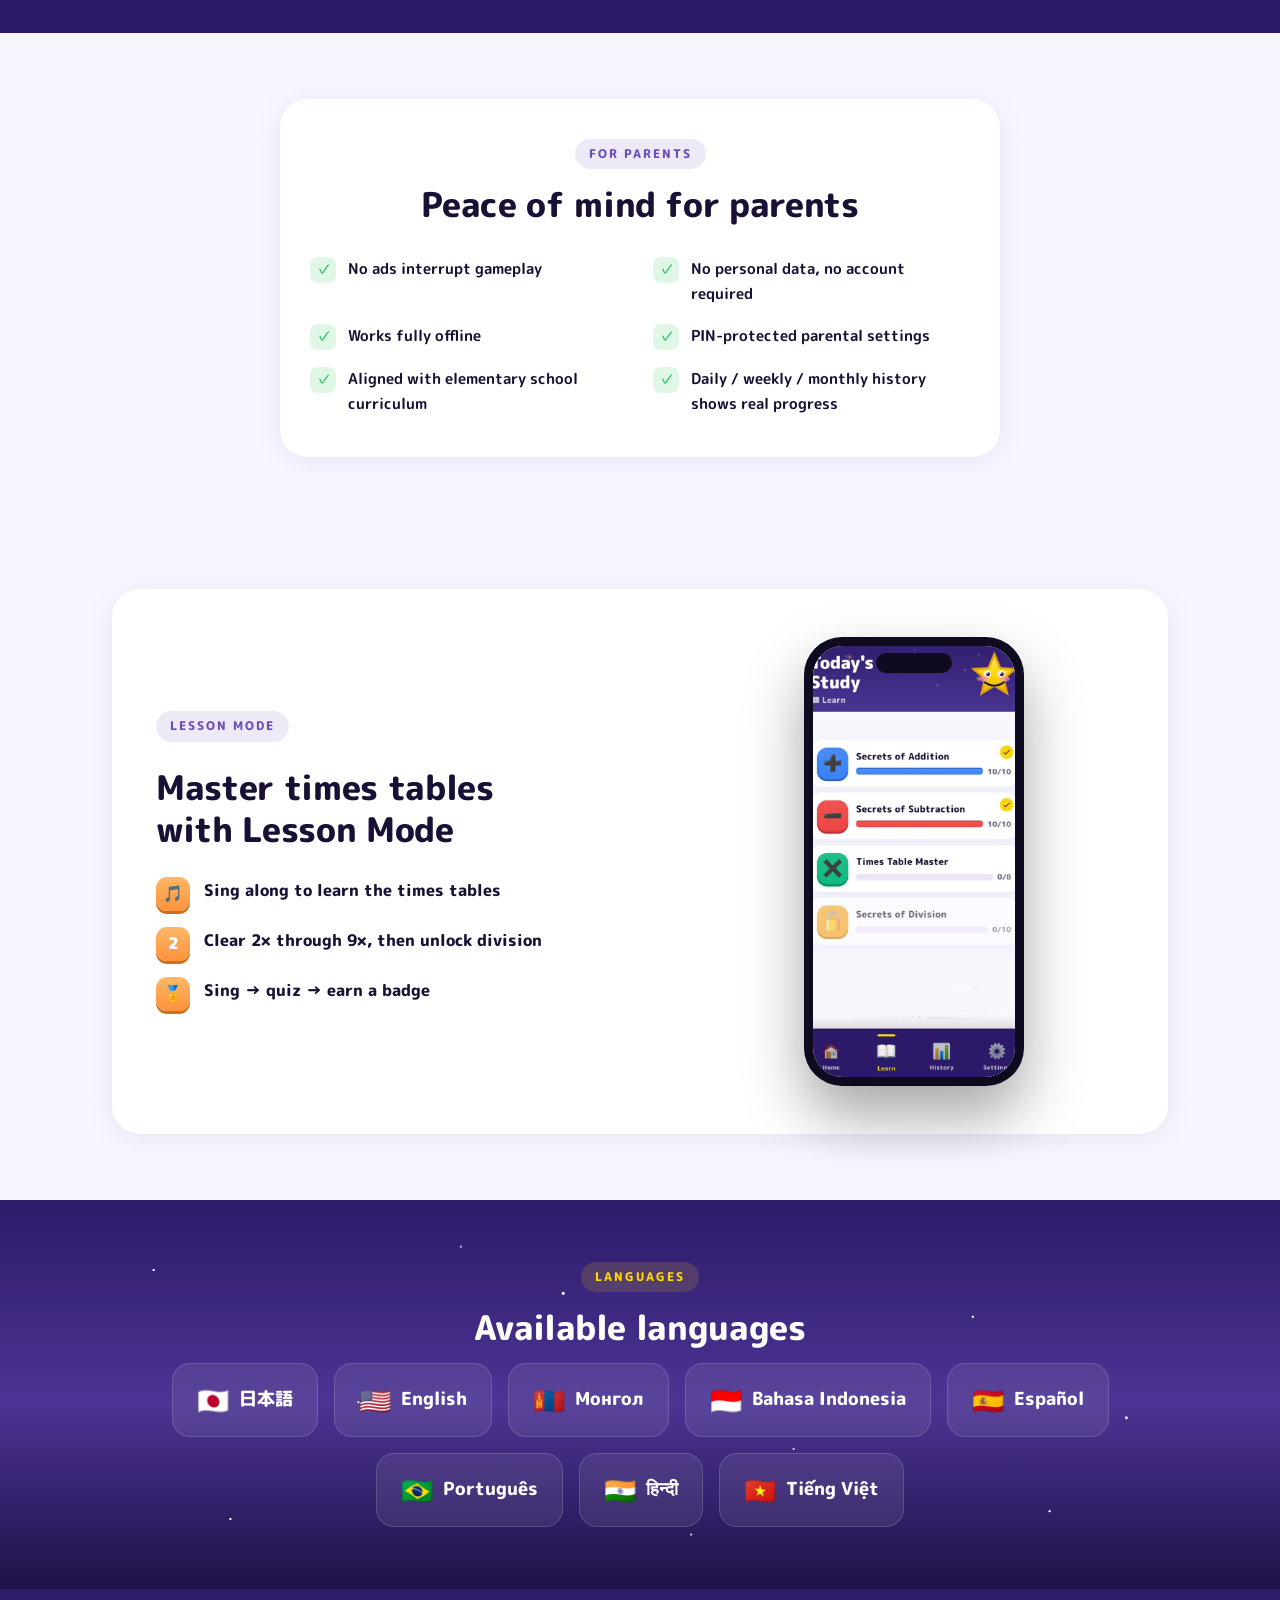
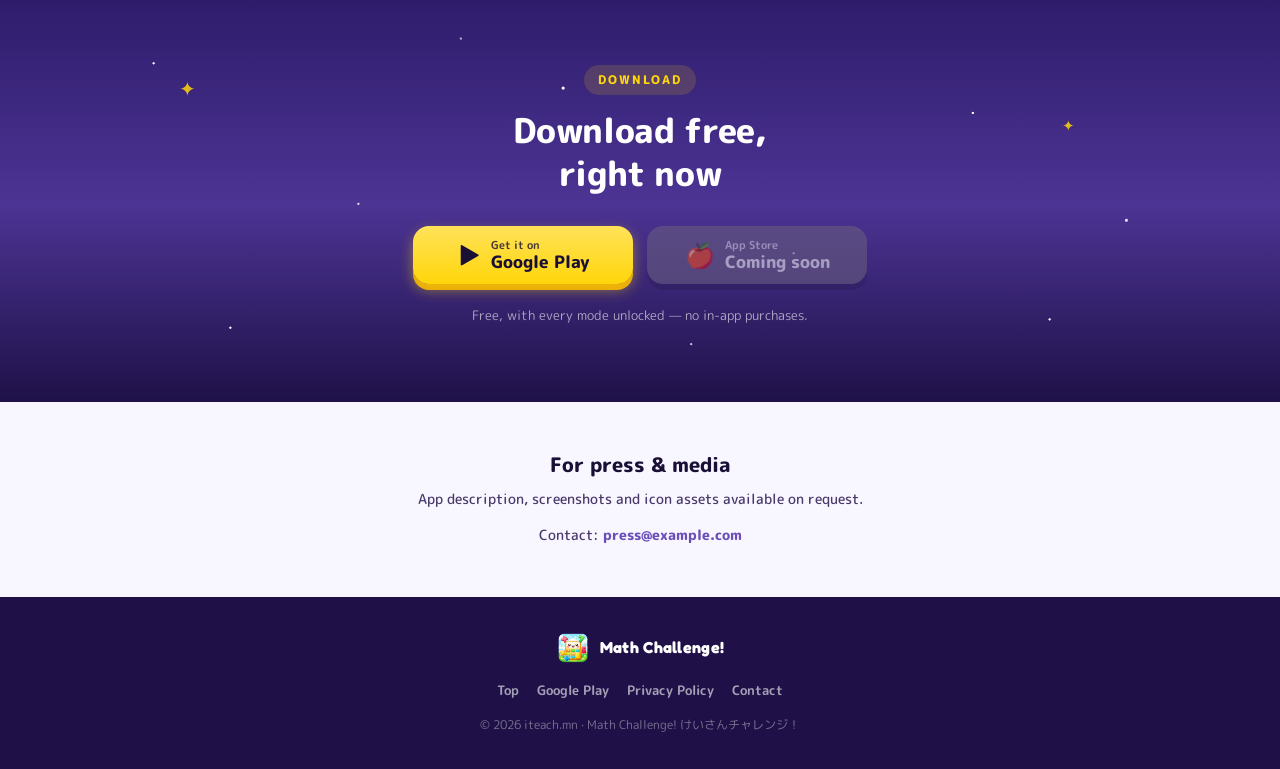
==== commit c58dd7aa: "update  main page" ====
--- a/math-challenge/index.html
+++ b/math-challenge/index.html
@@ -1,18 +1,18 @@
 <!doctype html>
-<html lang="ja">
+<html lang="en">
 <head>
 <meta charset="utf-8" />
 <meta name="viewport" content="width=device-width, initial-scale=1" />
-<title>けいさんチャレンジ！｜子どもが自分から開く算数アプリ（たし算・ひき算・九九）</title>
-<meta name="description" content="5〜9歳向けの算数学習アプリ「けいさんチャレンジ！」。たし算・ひき算・九九（かけ算）・わり算を、授業モードとゲームで楽しく練習。広告なし・登録不要・オフライン対応。日本語・英語・モンゴル語。" />
+<title>Math Challenge! — The math app kids actually want to open</title>
+<meta name="description" content="Math Challenge! — math practice for kids aged 5–9: addition, subtraction, times tables & division via animated lessons and games. No ads, no sign-up, offline. 8 languages." />
 <meta name="robots" content="index, follow" />
 <meta name="theme-color" content="#2D1B69" />
 <meta name="author" content="iteach.mn" />
 
 <!-- Canonical & language alternates -->
 <link rel="canonical" href="https://iteachmn.github.io/math-challenge/" />
-<link rel="alternate" hreflang="ja" href="https://iteachmn.github.io/math-challenge/" />
-<link rel="alternate" hreflang="en" href="https://iteachmn.github.io/math-challenge/en/" />
+<link rel="alternate" hreflang="ja" href="https://iteachmn.github.io/math-challenge/ja/" />
+<link rel="alternate" hreflang="en" href="https://iteachmn.github.io/math-challenge/" />
 <link rel="alternate" hreflang="mn" href="https://iteachmn.github.io/math-challenge/mn/" />
 <link rel="alternate" hreflang="id" href="https://iteachmn.github.io/math-challenge/id/" />
 <link rel="alternate" hreflang="es" href="https://iteachmn.github.io/math-challenge/es/" />
@@ -23,9 +23,9 @@
 
 <!-- OGP / Twitter Card -->
 <meta property="og:type" content="website" />
-<meta property="og:site_name" content="けいさんチャレンジ！" />
-<meta property="og:locale" content="ja_JP" />
-<meta property="og:locale:alternate" content="en_US" />
+<meta property="og:site_name" content="Math Challenge!" />
+<meta property="og:locale" content="en_US" />
+<meta property="og:locale:alternate" content="ja_JP" />
 <meta property="og:locale:alternate" content="mn_MN" />
 <meta property="og:locale:alternate" content="id_ID" />
 <meta property="og:locale:alternate" content="es_ES" />
@@ -33,15 +33,15 @@
 <meta property="og:locale:alternate" content="hi_IN" />
 <meta property="og:locale:alternate" content="vi_VN" />
 <meta property="og:url" content="https://iteachmn.github.io/math-challenge/" />
-<meta property="og:title" content="けいさんチャレンジ！ — 子どもが自分から開く算数アプリ" />
-<meta property="og:description" content="まなぶ → れんしゅう → ごほうび。たし算・ひき算・九九を授業モードとゲームで。広告なし・登録不要・オフライン対応の子ども向け算数アプリ。" />
+<meta property="og:title" content="Math Challenge! — The math app kids actually want to open" />
+<meta property="og:description" content="Learn → Practice → Get rewarded. Addition, subtraction and times tables through lessons and games. No ads during play, no sign-up, works offline." />
 <meta property="og:image" content="https://iteachmn.github.io/math-challenge/assets/ogp.png" />
 <meta property="og:image:width" content="1200" />
 <meta property="og:image:height" content="630" />
 <meta property="og:image:alt" content="Math Challenge! / けいさんチャレンジ！" />
 <meta name="twitter:card" content="summary_large_image" />
-<meta name="twitter:title" content="けいさんチャレンジ！" />
-<meta name="twitter:description" content="子どもが自分から開く算数アプリ。たし算・ひき算・九九を楽しく練習。" />
+<meta name="twitter:title" content="Math Challenge!" />
+<meta name="twitter:description" content="The math app kids actually want to open. Practice addition, subtraction and times tables." />
 <meta name="twitter:image" content="https://iteachmn.github.io/math-challenge/assets/ogp.png" />
 <meta name="twitter:image:alt" content="Math Challenge! / けいさんチャレンジ！" />
 
@@ -50,8 +50,8 @@
 {
   "@context": "https://schema.org",
   "@type": "MobileApplication",
-  "name": "けいさんチャレンジ！",
-  "alternateName": "Math Challenge!",
+  "name": "Math Challenge!",
+  "alternateName": "けいさんチャレンジ！",
   "operatingSystem": "Android",
   "applicationCategory": "EducationalApplication",
   "applicationSubCategory": "Mathematics",
@@ -59,8 +59,8 @@
   "softwareVersion": "2.6.0",
   "datePublished": "2026-06-21",
   "featureList": "Lesson mode (addition, subtraction, times tables, division), 6 practice modes, time attack, visual hints, sticker collection, daily streaks, progress history, parental PIN lock, offline play",
-  "inLanguage": ["ja", "en", "mn", "id", "es", "pt", "hi", "vi"],
-  "description": "5〜9歳向けの算数学習アプリ。たし算・ひき算・九九（かけ算）・わり算を、授業モードとゲームで楽しく練習。広告なし・登録不要・オフライン対応。",
+  "inLanguage": ["en", "ja", "mn", "id", "es", "pt", "hi", "vi"],
+  "description": "A math practice app for kids aged 5–9. Learn addition, subtraction, times tables and division through animated lessons and games. No ads during play, no sign-up, works offline.",
   "image": "https://iteachmn.github.io/math-challenge/assets/app_icon.png",
   "screenshot": [
     "https://iteachmn.github.io/math-challenge/images/home.png",
@@ -71,7 +71,7 @@
   "publisher": { "@type": "Organization", "name": "iteach.mn", "url": "https://iteach.mn" },
   "url": "https://iteachmn.github.io/math-challenge/",
   "downloadUrl": "https://play.google.com/store/apps/details?id=mn.iteach.math_challenge",
-  "offers": { "@type": "Offer", "price": "0", "priceCurrency": "JPY" },
+  "offers": { "@type": "Offer", "price": "0", "priceCurrency": "USD" },
   "author": { "@type": "Organization", "name": "iteach.mn", "url": "https://iteach.mn" }
 }
 </script>
@@ -89,15 +89,15 @@
 <header class="site-header">
   <div class="wrap">
     <a class="brand-mini" href="#top">
-      <img src="assets/app_icon.png" alt="けいさんチャレンジ！" />
-      <b>けいさんチャレンジ！</b>
+      <img src="assets/app_icon.png" alt="Math Challenge!" />
+      <b>Math Challenge!</b>
     </a>
     <div class="header-spacer"></div>
     <details class="lang-menu">
-      <summary aria-label="言語を選択">🌐 日本語</summary>
-      <div class="lang-menu-list" role="navigation" aria-label="言語を選択">
-        <a href="./" aria-current="page">日本語</a>
-        <a href="en/">English</a>
+      <summary aria-label="Select language">🌐 <span class="lang-cur">English</span></summary>
+      <div class="lang-menu-list" role="navigation" aria-label="Select language">
+        <a href="ja/">日本語</a>
+        <a href="./" aria-current="page">English</a>
         <a href="mn/">Монгол</a>
         <a href="id/">Bahasa Indonesia</a>
         <a href="es/">Español</a>
@@ -106,7 +106,7 @@
         <a href="vi/">Tiếng Việt</a>
       </div>
     </details>
-    <a class="header-cta" href="https://play.google.com/store/apps/details?id=mn.iteach.math_challenge&referrer=utm_source%3Dlp_ja%26utm_medium%3Dweb%26utm_campaign%3Dlanding">▶ ダウンロード</a>
+    <a class="header-cta" href="https://play.google.com/store/apps/details?id=mn.iteach.math_challenge&referrer=utm_source%3Dlp_en%26utm_medium%3Dweb%26utm_campaign%3Dlanding">▶ Download</a>
   </div>
 </header>
 
@@ -117,21 +117,20 @@
   <span class="star-deco font-display" style="top:24%; right:12%; font-size:16px; animation-delay:1.1s;">✦</span>
   <span class="star-deco font-display" style="top:60%; left:8%; font-size:14px; animation-delay:2s;">✦</span>
   <div class="wrap">
-    <img class="hero-icon" src="assets/app_icon.png" alt="けいさんチャレンジ！ アプリアイコン" />
-    <h1 class="hero-name font-display">けいさんチャレンジ！<span class="en">Math Challenge!</span></h1>
-    <p class="hero-catch">子どもが<span class="pop">自分から開く</span>算数アプリ</p>
+    <img class="hero-icon" src="assets/app_icon.png" alt="Math Challenge! app icon" />
+    <h1 class="hero-name font-display">Math Challenge!</h1>
+    <p class="hero-catch">The math app kids <span class="pop">actually want to open</span></p>
     <p class="hero-sub">
-      まなぶ → れんしゅう → ごほうび の3ステップで、毎日の算数習慣が自然に身につく。
-      <span class="en on-dark">Learn → Practice → Get rewarded — building a daily math habit, naturally.</span>
+      Learn → Practice → Get rewarded — building a daily math habit, naturally.
     </p>
     <div class="cta-row">
-      <a class="btn btn-play" href="https://play.google.com/store/apps/details?id=mn.iteach.math_challenge&referrer=utm_source%3Dlp_ja%26utm_medium%3Dweb%26utm_campaign%3Dlanding">
+      <a class="btn btn-play" href="https://play.google.com/store/apps/details?id=mn.iteach.math_challenge&referrer=utm_source%3Dlp_en%26utm_medium%3Dweb%26utm_campaign%3Dlanding">
         <span class="btn-ico">▶</span>
-        <span class="btn-label"><small>Google Play で</small>手に入れよう</span>
+        <span class="btn-label"><small>Get it on</small>Google Play</span>
       </a>
       <span class="btn btn-store" role="button" aria-disabled="true">
         <span class="btn-ico">🍎</span>
-        <span class="btn-label"><small>App Store</small>近日公開</span>
+        <span class="btn-label"><small>App Store</small>Coming soon</span>
       </span>
     </div>
 
@@ -139,7 +138,7 @@
       <!-- Phone mockup: Home screen mini-UI -->
       <div class="phone phone-lg">
         <div class="phone-screen">
-          <img class="shot-img" fetchpriority="high" decoding="async" src="images/home.png" alt="けいさんチャレンジ！ ホーム画面" />
+          <img class="shot-img" fetchpriority="high" decoding="async" src="images/home.png" alt="Math Challenge home screen" />
         </div>
       </div>
     </div>
@@ -151,44 +150,38 @@
   <div class="wrap">
     <div class="sec-head">
       <span class="sec-kicker">Features</span>
-      <h2 class="sec-title">えらばれる ６つの理由<span class="en">Why kids &amp; parents love it</span></h2>
+      <h2 class="sec-title">Why kids &amp; parents love it</h2>
     </div>
     <div class="feat-grid">
       <article class="card feat-card">
         <div class="feat-badge" style="background:rgba(251,146,60,0.12); color:#FB923C;">📖</div>
-        <h3>まなぶモード<span class="en">Lesson Mode</span></h3>
-        <p>アニメと音声で、たし算・ひき算・九九・わり算の4単元をやさしく解説。九九はカラオケのように唱えて覚える！
-          <span class="en">Four lesson units — addition, subtraction, times tables &amp; division — with animation and voice. Learn the times tables by singing along, karaoke-style.</span></p>
+        <h3>Lesson Mode</h3>
+        <p>Four lesson units — addition, subtraction, times tables and division — taught with animation and voice. Learn the times tables by singing along, karaoke-style.</p>
       </article>
       <article class="card feat-card">
         <div class="feat-badge" style="background:rgba(139,92,246,0.12); color:#8B5CF6;">🎮</div>
-        <h3>6つのれんしゅうモード<span class="en">6 Practice Modes</span></h3>
-        <p>たし算・ひき算・かけ算・わり算・ミックス・ランダム。レベル1〜5、問題数も選べる。
-          <span class="en">Addition to division, mixed and random — 5 levels, choose your question count.</span></p>
+        <h3>6 Practice Modes</h3>
+        <p>Addition, subtraction, multiplication, division, mixed and random — 5 levels, and you choose the question count.</p>
       </article>
       <article class="card feat-card">
         <div class="feat-badge" style="background:rgba(255,214,10,0.16); color:#E5A20A;">⭐</div>
-        <h3>シール収集＆れんぞく記録<span class="en">Stickers &amp; Streaks</span></h3>
-        <p>がんばるたびにシールガチャ。23種類コレクション＋毎日のごほうびで続く習慣に。
-          <span class="en">Earn sticker rewards after every session — 23 to collect, plus daily streaks.</span></p>
+        <h3>Stickers &amp; Streaks</h3>
+        <p>Earn sticker rewards after every session — 23 to collect, plus daily streaks that keep kids coming back.</p>
       </article>
       <article class="card feat-card">
         <div class="feat-badge" style="background:rgba(59,130,246,0.12); color:#3B82F6;">💡</div>
-        <h3>ヒント機能<span class="en">Built-in Hints</span></h3>
-        <p>わからない時はドット・10のかたまり・数直線でやさしくサポート。
-          <span class="en">Stuck? Visual hints with dots, ten-frames and number lines guide the way.</span></p>
+        <h3>Built-in Hints</h3>
+        <p>Stuck on a problem? Visual hints with dots, ten-frames and number lines gently guide the way.</p>
       </article>
       <article class="card feat-card">
         <div class="feat-badge" style="background:rgba(16,185,129,0.12); color:#10B981;">🔒</div>
-        <h3>保護者ロック・安全設計<span class="en">Parental Controls</span></h3>
-        <p>ゲーム中は広告なし。個人情報の収集なし・アカウント登録不要・オフラインOK。設定はPINで保護。
-          <span class="en">No ads during play, no personal data, no account, works offline — settings protected by a PIN.</span></p>
+        <h3>Parental Controls</h3>
+        <p>No ads during play, no personal data, no account needed, works offline — settings protected by a PIN.</p>
       </article>
       <article class="card feat-card">
         <div class="feat-badge" style="background:rgba(6,182,212,0.12); color:#06B6D4;">🌐</div>
-        <h3>8言語対応<span class="en">8 Languages</span></h3>
-        <p>日本語・英語・モンゴル語・インドネシア語・スペイン語・ポルトガル語・ヒンディー語・ベトナム語。
-          <span class="en">Japanese, English, Mongolian, Indonesian, Spanish, Portuguese, Hindi &amp; Vietnamese.</span></p>
+        <h3>8 Languages</h3>
+        <p>Japanese, English, Mongolian, Indonesian, Spanish, Portuguese, Hindi and Vietnamese.</p>
       </article>
     </div>
   </div>
@@ -200,74 +193,74 @@
   <div class="wrap">
     <div class="sec-head">
       <span class="sec-kicker">Screens</span>
-      <h2 class="sec-title" style="color:#fff;">アプリの なかみ<span class="en on-dark">Take a look inside</span></h2>
+      <h2 class="sec-title" style="color:#fff;">Take a look inside</h2>
     </div>
   </div>
   <div class="wrap">
     <div class="shots-scroll">
 
-      <!-- Shot 1: kuku karaoke -->
-      <div class="shot-item">
-        <div class="phone"><div class="phone-screen">
-          <img class="shot-img" src="images/study.png" alt="まなぶモード（学習メニュー）" loading="lazy" />
-        </div></div>
-        <p class="shot-cap">九九は うたって おぼえる！<span class="en on-dark">Learn times tables by singing along</span></p>
+      <!-- Shot 1: times-table karaoke -->
+      <div class="shot-item">
+        <div class="phone"><div class="phone-screen">
+          <img class="shot-img" src="images/study.png" alt="Lesson mode — learning menu" loading="lazy" />
+        </div></div>
+        <p class="shot-cap">Learn times tables by singing along</p>
       </div>
 
       <!-- Shot 2: lesson see -->
       <div class="shot-item">
         <div class="phone"><div class="phone-screen">
-          <img class="shot-img" src="images/lesson.png" alt="れんしゅう問題の画面" loading="lazy" />
-        </div></div>
-        <p class="shot-cap">アニメと音声で わかる授業<span class="en on-dark">Lessons you can actually understand</span></p>
+          <img class="shot-img" src="images/lesson.png" alt="Solving a practice question" loading="lazy" />
+        </div></div>
+        <p class="shot-cap">Lessons you can actually understand</p>
       </div>
 
       <!-- Shot 3: streak / history -->
       <div class="shot-item">
         <div class="phone"><div class="phone-screen">
-          <img class="shot-img" src="images/history_2.png" alt="れんぞく記録カレンダー" loading="lazy" />
-        </div></div>
-        <p class="shot-cap">毎日つづく れんぞく記録<span class="en on-dark">Daily streaks keep the habit alive</span></p>
+          <img class="shot-img" src="images/history_2.png" alt="Daily streak calendar" loading="lazy" />
+        </div></div>
+        <p class="shot-cap">Daily streaks keep the habit alive</p>
       </div>
 
       <!-- Shot 4: sticker gacha -->
       <div class="shot-item">
         <div class="phone"><div class="phone-screen">
-          <img class="shot-img" src="images/book.png" alt="あつめたシール（シールちょう）" loading="lazy" />
-        </div></div>
-        <p class="shot-cap">がんばったら シールガチャ！<span class="en on-dark">Earn surprise stickers for your effort</span></p>
+          <img class="shot-img" src="images/book.png" alt="Sticker book collection" loading="lazy" />
+        </div></div>
+        <p class="shot-cap">Earn surprise stickers for your effort</p>
       </div>
 
       <!-- Shot 5: hint -->
       <div class="shot-item">
         <div class="phone"><div class="phone-screen">
-          <img class="shot-img" src="images/hint_1.png" alt="ステップ式のヒント" loading="lazy" />
-        </div></div>
-        <p class="shot-cap">つまずいても ヒントで安心<span class="en on-dark">Friendly hints when you get stuck</span></p>
+          <img class="shot-img" src="images/hint_1.png" alt="Step-by-step hints" loading="lazy" />
+        </div></div>
+        <p class="shot-cap">Friendly hints when you get stuck</p>
       </div>
 
       <!-- Shot 6: time attack -->
       <div class="shot-item">
         <div class="phone"><div class="phone-screen">
-          <img class="shot-img" src="images/challange.png" alt="タイムアタック（スピード勝負）" loading="lazy" />
-        </div></div>
-        <p class="shot-cap">スピード勝負！タイムアタック<span class="en on-dark">Race the clock in Time Attack</span></p>
+          <img class="shot-img" src="images/challange.png" alt="Time Attack speed challenge" loading="lazy" />
+        </div></div>
+        <p class="shot-cap">Race the clock in Time Attack</p>
       </div>
 
       <!-- Shot 7: progress -->
       <div class="shot-item">
         <div class="phone"><div class="phone-screen">
-          <img class="shot-img" src="images/history_1.png" alt="学習のきろくと正答率" loading="lazy" />
-        </div></div>
-        <p class="shot-cap">がんばりが ひと目でわかる<span class="en on-dark">See your progress at a glance</span></p>
+          <img class="shot-img" src="images/history_1.png" alt="Progress and accuracy history" loading="lazy" />
+        </div></div>
+        <p class="shot-cap">See your progress at a glance</p>
       </div>
 
       <!-- Shot 8: languages -->
       <div class="shot-item">
         <div class="phone"><div class="phone-screen">
-          <img class="shot-img" src="images/setting.png" alt="設定・保護者メニュー" loading="lazy" />
-        </div></div>
-        <p class="shot-cap">8つの言語に対応<span class="en on-dark">Available in 8 languages</span></p>
+          <img class="shot-img" src="images/setting.png" alt="Settings and parental menu" loading="lazy" />
+        </div></div>
+        <p class="shot-cap">Available in 8 languages</p>
       </div>
 
     </div>
@@ -280,15 +273,15 @@
     <div class="parents-inner">
       <div class="sec-head" style="margin-bottom:6px;">
         <span class="sec-kicker">For Parents</span>
-        <h2 class="sec-title">保護者の方へ<span class="en">Peace of mind for parents</span></h2>
+        <h2 class="sec-title">Peace of mind for parents</h2>
       </div>
       <ul class="check-list">
-        <li><span class="ck">✓</span><span>広告は邪魔しない（ゲーム中は広告なし）<span class="en">No ads interrupt gameplay</span></span></li>
-        <li><span class="ck">✓</span><span>個人情報なし・アカウント登録不要<span class="en">No personal data, no account required</span></span></li>
-        <li><span class="ck">✓</span><span>オフラインでも使える<span class="en">Works fully offline</span></span></li>
-        <li><span class="ck">✓</span><span>保護者ロックで設定を守れる<span class="en">PIN-protected parental settings</span></span></li>
-        <li><span class="ck">✓</span><span>学校の算数カリキュラムに沿った内容<span class="en">Aligned with elementary school curriculum</span></span></li>
-        <li><span class="ck">✓</span><span>練習記録（日・週・月）で成長がひと目でわかる<span class="en">Daily/weekly/monthly history shows real progress</span></span></li>
+        <li><span class="ck">✓</span><span>No ads interrupt gameplay</span></li>
+        <li><span class="ck">✓</span><span>No personal data, no account required</span></li>
+        <li><span class="ck">✓</span><span>Works fully offline</span></li>
+        <li><span class="ck">✓</span><span>PIN-protected parental settings</span></li>
+        <li><span class="ck">✓</span><span>Aligned with elementary school curriculum</span></li>
+        <li><span class="ck">✓</span><span>Daily / weekly / monthly history shows real progress</span></li>
       </ul>
     </div>
   </div>
@@ -300,16 +293,16 @@
     <div class="lesson-inner">
       <div>
         <span class="sec-kicker">Lesson Mode</span>
-        <h2 class="sec-title" style="text-align:left; margin-top:10px;">「まなぶ」モードで<br>九九をマスター<span class="en">Master times tables with Lesson Mode</span></h2>
+        <h2 class="sec-title" style="text-align:left; margin-top:10px;">Master times tables<br>with Lesson Mode</h2>
         <ul class="lesson-list">
-          <li><span class="lesson-num">🎵</span><span><b>九九表をカラオケ式で唱えて覚える</b><span class="en">Sing along to learn the times tables</span></span></li>
-          <li><span class="lesson-num">2</span><span><b>2の段から順にクリア、九九のあとは わり算も解放</b><span class="en">Clear 2× through 9×, then unlock division</span></span></li>
-          <li><span class="lesson-num">🏅</span><span><b>唱え → 確認テスト → バッジ獲得</b><span class="en">Sing → quiz → earn a badge</span></span></li>
+          <li><span class="lesson-num">🎵</span><span><b>Sing along to learn the times tables</b></span></li>
+          <li><span class="lesson-num">2</span><span><b>Clear 2× through 9×, then unlock division</b></span></li>
+          <li><span class="lesson-num">🏅</span><span><b>Sing → quiz → earn a badge</b></span></li>
         </ul>
       </div>
       <div class="lesson-shot">
         <div class="phone"><div class="phone-screen">
-          <img class="shot-img" src="images/study.png" alt="まなぶモードの学習リスト" loading="lazy" />
+          <img class="shot-img" src="images/study.png" alt="Lesson mode learning list" loading="lazy" />
         </div></div>
       </div>
     </div>
@@ -322,7 +315,7 @@
   <div class="wrap">
     <div class="sec-head" style="margin-bottom:14px;">
       <span class="sec-kicker">Languages</span>
-      <h2 class="sec-title" style="color:#fff;">対応言語<span class="en on-dark">Available languages</span></h2>
+      <h2 class="sec-title" style="color:#fff;">Available languages</h2>
     </div>
     <div class="lang-flags">
       <div class="lang-pill"><span class="flag">🇯🇵</span> 日本語</div>
@@ -345,19 +338,19 @@
   <div class="wrap">
     <div class="sec-head" style="margin-bottom:0;">
       <span class="sec-kicker">Download</span>
-      <h2 class="sec-title">いますぐ無料で<br>ダウンロード<span class="en on-dark">Download free, right now</span></h2>
+      <h2 class="sec-title">Download free,<br>right now</h2>
     </div>
     <div class="cta-row">
-      <a class="btn btn-play" href="https://play.google.com/store/apps/details?id=mn.iteach.math_challenge&referrer=utm_source%3Dlp_ja%26utm_medium%3Dweb%26utm_campaign%3Dlanding">
+      <a class="btn btn-play" href="https://play.google.com/store/apps/details?id=mn.iteach.math_challenge&referrer=utm_source%3Dlp_en%26utm_medium%3Dweb%26utm_campaign%3Dlanding">
         <span class="btn-ico">▶</span>
-        <span class="btn-label"><small>Google Play で</small>手に入れよう</span>
+        <span class="btn-label"><small>Get it on</small>Google Play</span>
       </a>
       <span class="btn btn-store" role="button" aria-disabled="true">
         <span class="btn-ico">🍎</span>
-        <span class="btn-label"><small>App Store</small>近日公開</span>
+        <span class="btn-label"><small>App Store</small>Coming soon</span>
       </span>
     </div>
-    <p class="download-note">完全無料・アプリ内課金なしで全モードあそべます<span class="en on-dark" style="display:inline; margin:0;">／ Free, with every mode unlocked.</span></p>
+    <p class="download-note">Free, with every mode unlocked — no in-app purchases.</p>
   </div>
 </section>
 
@@ -365,11 +358,9 @@
 <section class="press">
   <div class="wrap">
     <div class="press-inner">
-      <h3>メディア・取材の方へ<span class="en">For press &amp; media</span></h3>
-      <p>アプリ説明文・スクリーンショット・アイコン素材をご用意しています。
-        <span class="en">App description, screenshots and icon assets available on request.</span></p>
-      <p style="margin-top:12px;">お問い合わせ：<a class="mail" href="mailto:press@example.com">press@example.com</a>
-        <span class="en">Contact: press@example.com</span></p>
+      <h3>For press &amp; media</h3>
+      <p>App description, screenshots and icon assets available on request.</p>
+      <p style="margin-top:12px;">Contact: <a class="mail" href="mailto:press@example.com">press@example.com</a></p>
     </div>
   </div>
 </section>
@@ -379,13 +370,13 @@
   <div class="wrap">
     <div class="brand-mini">
       <img src="assets/app_icon.png" alt="" />
-      <b style="color:#fff;">けいさんチャレンジ！</b>
+      <b style="color:#fff;">Math Challenge!</b>
     </div>
     <nav class="foot-links">
-      <a href="#top">トップ</a>
-      <a href="https://play.google.com/store/apps/details?id=mn.iteach.math_challenge&referrer=utm_source%3Dlp_ja%26utm_medium%3Dweb%26utm_campaign%3Dlanding">Google Play</a>
-      <a href="#">プライバシーポリシー</a>
-      <a href="mailto:press@example.com">お問い合わせ</a>
+      <a href="#top">Top</a>
+      <a href="https://play.google.com/store/apps/details?id=mn.iteach.math_challenge&referrer=utm_source%3Dlp_en%26utm_medium%3Dweb%26utm_campaign%3Dlanding">Google Play</a>
+      <a href="#">Privacy Policy</a>
+      <a href="mailto:press@example.com">Contact</a>
     </nav>
     <p class="foot-copy">© 2026 iteach.mn · Math Challenge! けいさんチャレンジ！</p>
   </div>
--- a/math-challenge/styles.css
+++ b/math-challenge/styles.css
@@ -107,7 +107,8 @@
   position: absolute; right: 0; top: calc(100% + 8px); z-index: 60;
   background: #fff; border-radius: 14px; padding: 6px;
   box-shadow: 0 12px 30px rgba(15,10,40,0.28);
-  display: flex; flex-direction: column; min-width: 180px;
+  display: flex; flex-direction: column;
+  min-width: 180px; max-width: calc(100vw - 24px);
 }
 .lang-menu-list a {
   padding: 9px 12px; border-radius: 9px; color: #2D1B69;
@@ -115,6 +116,13 @@
 }
 .lang-menu-list a:hover { background: rgba(45,27,105,0.08); }
 .lang-menu-list a[aria-current="page"] { background: var(--gold); color: var(--ink); }
+/* keep the header on one line on small screens */
+.brand-mini { min-width: 0; }
+.brand-mini b { overflow: hidden; text-overflow: ellipsis; white-space: nowrap; }
+@media (max-width: 560px) {
+  .lang-menu > summary { gap: 4px; padding: 7px 11px; }
+  .lang-cur { display: none; }
+}
 .header-cta {
   display: none;
   background: var(--gold); color: var(--ink);
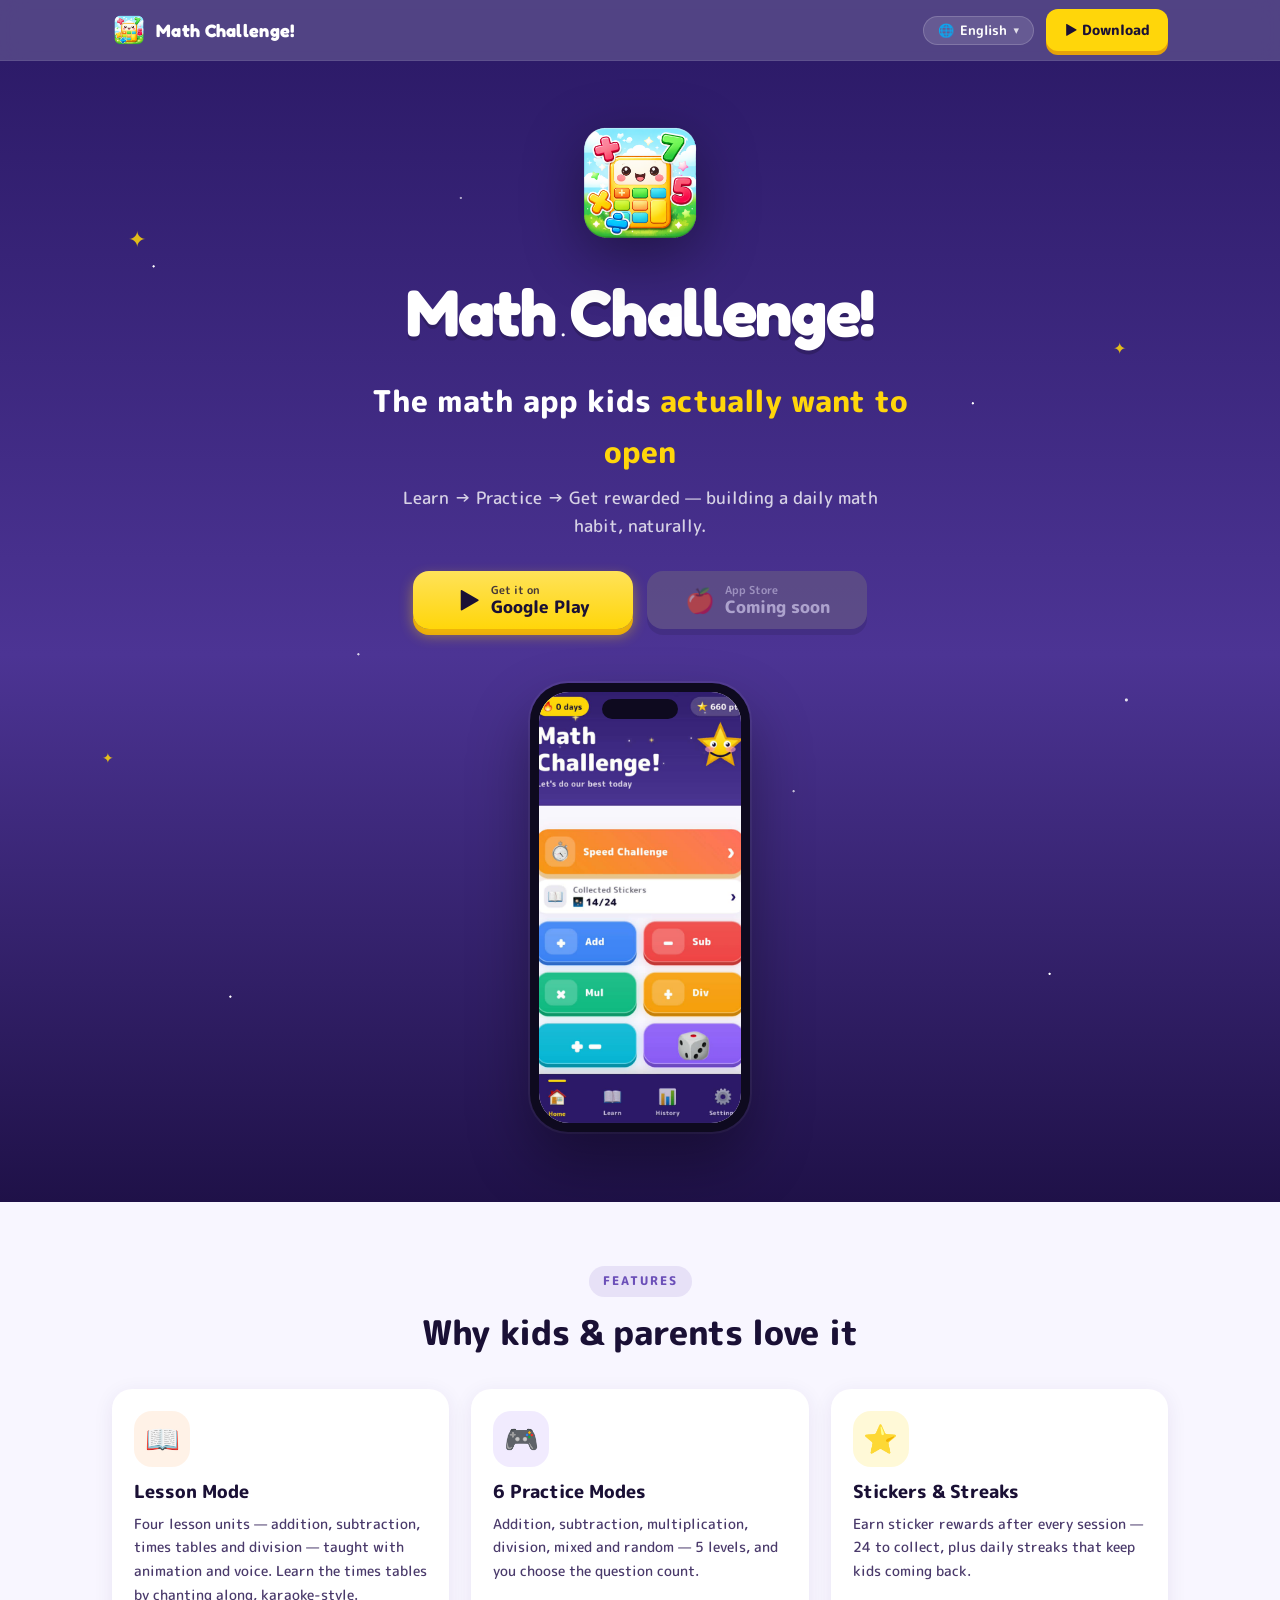
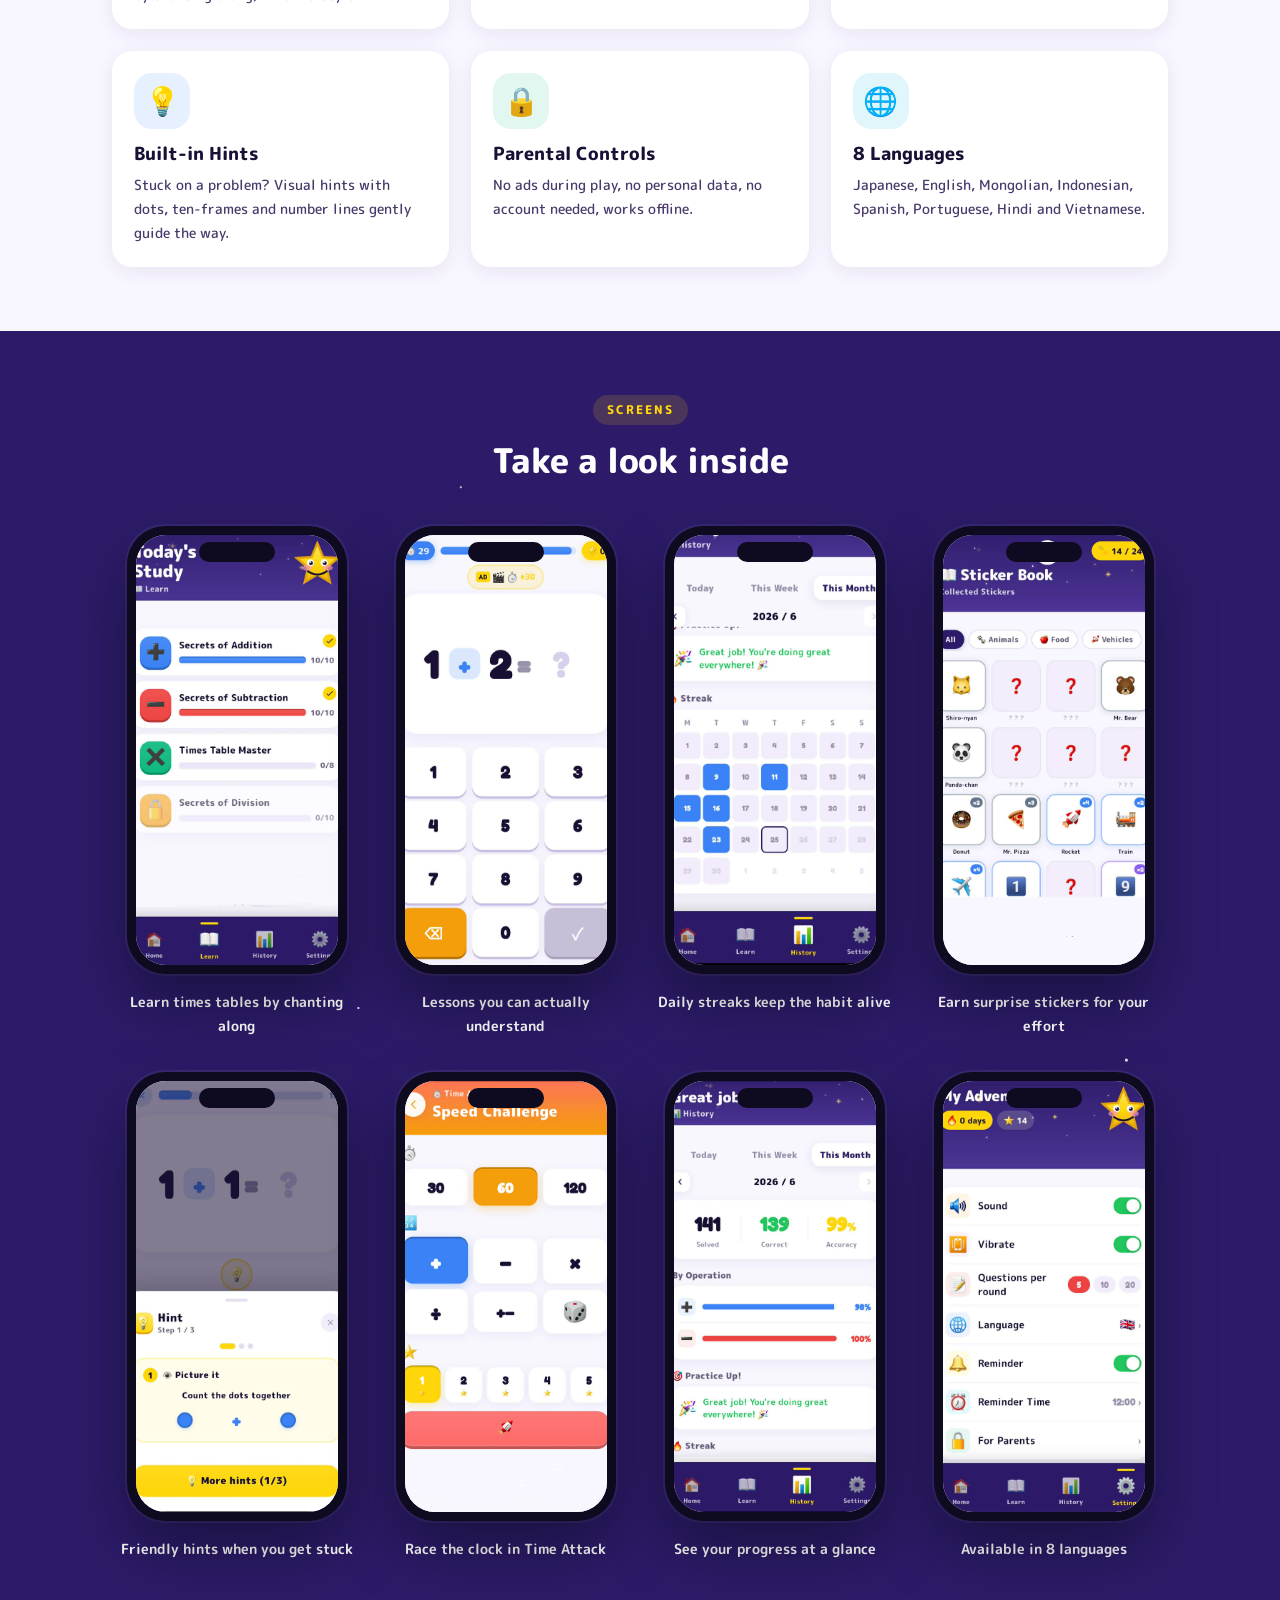
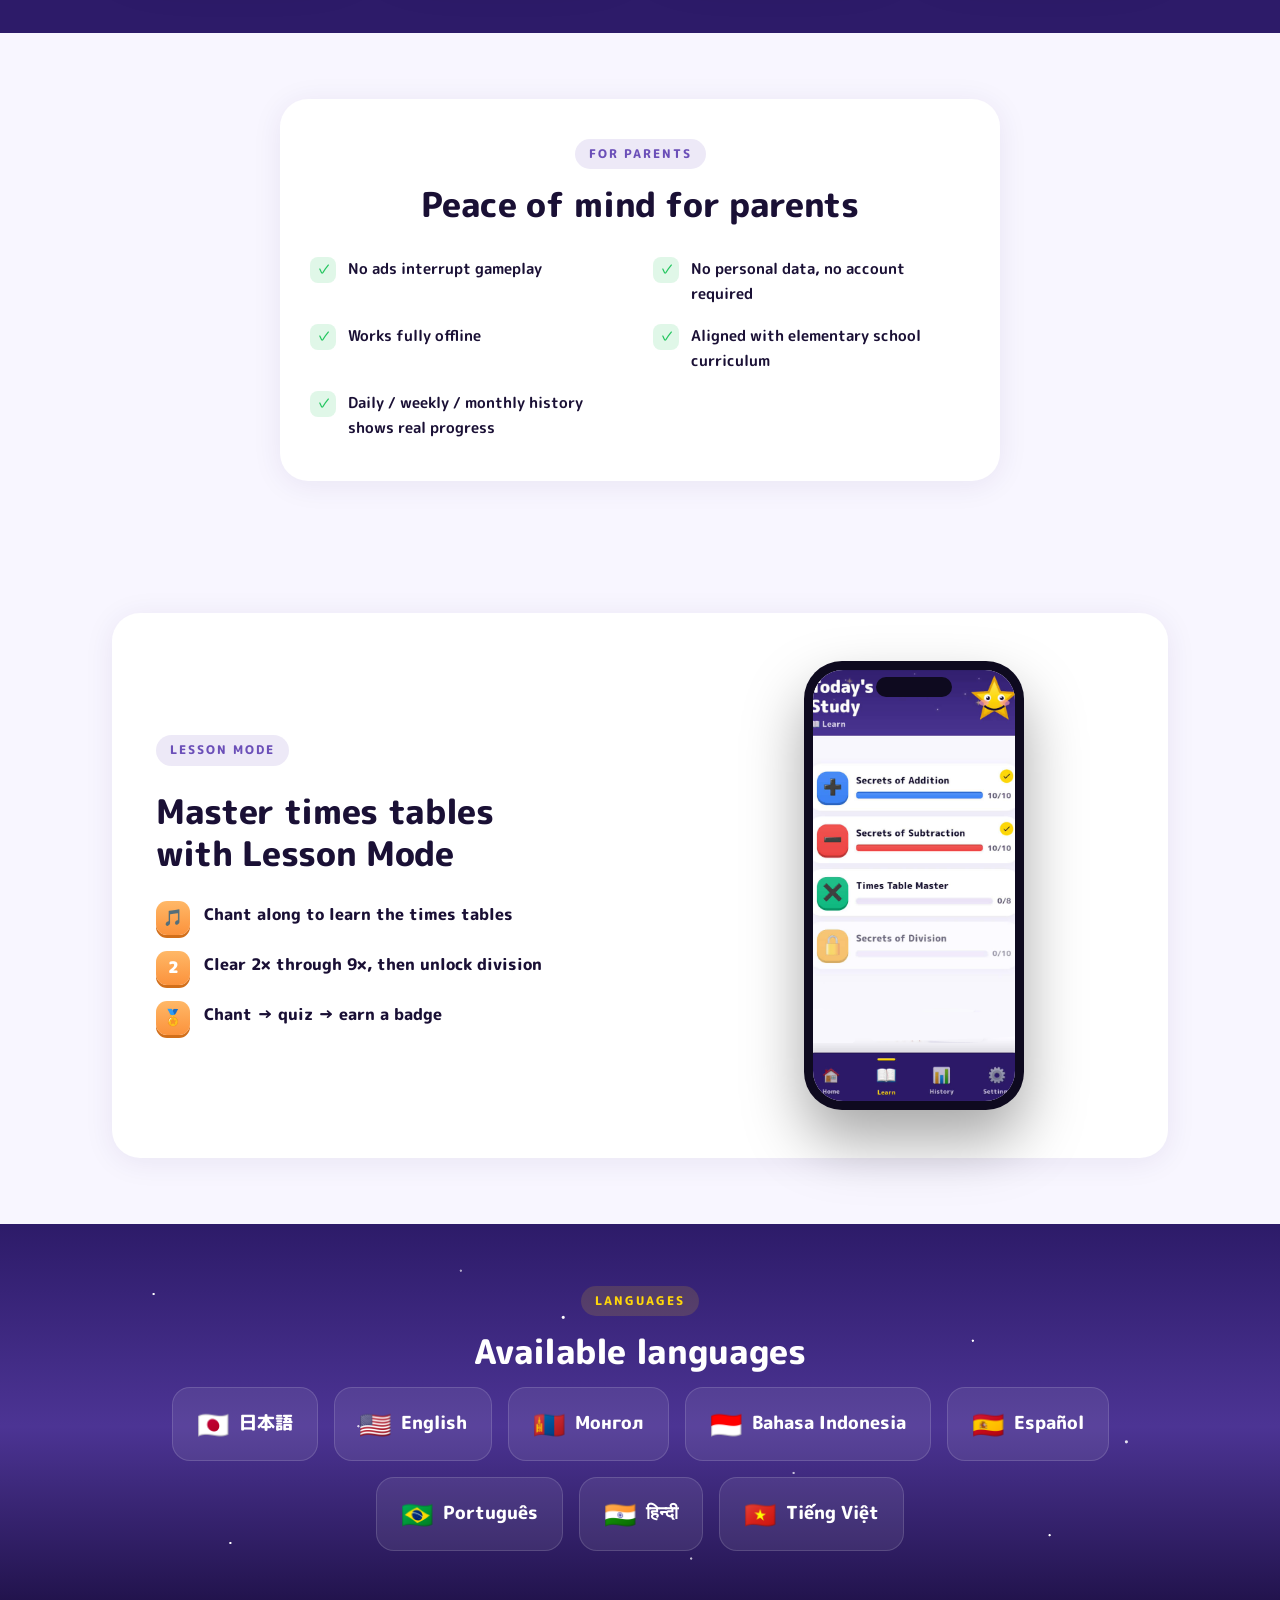
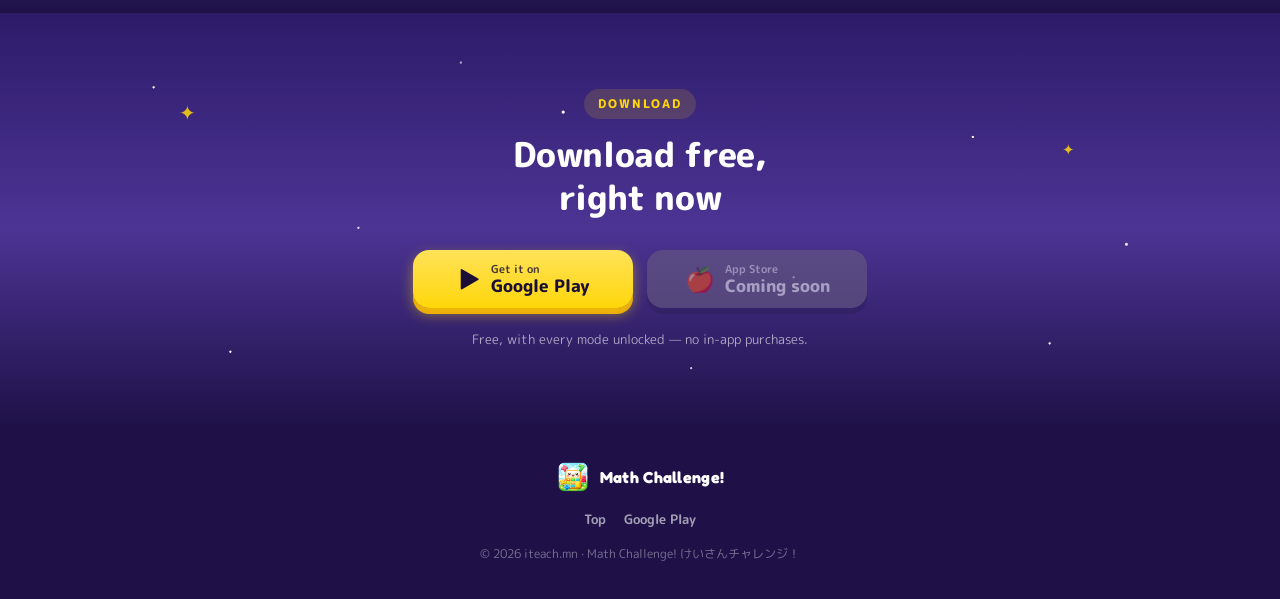
==== commit 85762d58: "Fix inaccurate store copy on the landing page (all 8 languages) Same three defects flagged for Play " ====
--- a/math-challenge/index.html
+++ b/math-challenge/index.html
@@ -4,7 +4,7 @@
 <meta charset="utf-8" />
 <meta name="viewport" content="width=device-width, initial-scale=1" />
 <title>Math Challenge! — The math app kids actually want to open</title>
-<meta name="description" content="Math Challenge! — math practice for kids aged 5–9: addition, subtraction, times tables & division via animated lessons and games. No ads, no sign-up, offline. 8 languages." />
+<meta name="description" content="Math Challenge! — math practice for kids aged 5–9: addition, subtraction, times tables & division via animated lessons and games. No ads during play, no sign-up, offline. 8 languages." />
 <meta name="robots" content="index, follow" />
 <meta name="theme-color" content="#2D1B69" />
 <meta name="author" content="iteach.mn" />
@@ -34,14 +34,14 @@
 <meta property="og:locale:alternate" content="vi_VN" />
 <meta property="og:url" content="https://iteachmn.github.io/math-challenge/" />
 <meta property="og:title" content="Math Challenge! — The math app kids actually want to open" />
-<meta property="og:description" content="Learn → Practice → Get rewarded. Addition, subtraction and times tables through lessons and games. No ads during play, no sign-up, works offline." />
+<meta property="og:description" content="Learn → Practice → Get rewarded. Addition, subtraction, times tables and division through lessons and games. No ads during play, no sign-up, works offline." />
 <meta property="og:image" content="https://iteachmn.github.io/math-challenge/assets/ogp.png" />
 <meta property="og:image:width" content="1200" />
 <meta property="og:image:height" content="630" />
 <meta property="og:image:alt" content="Math Challenge! / けいさんチャレンジ！" />
 <meta name="twitter:card" content="summary_large_image" />
 <meta name="twitter:title" content="Math Challenge!" />
-<meta name="twitter:description" content="The math app kids actually want to open. Practice addition, subtraction and times tables." />
+<meta name="twitter:description" content="The math app kids actually want to open. Practice addition, subtraction, times tables and division." />
 <meta name="twitter:image" content="https://iteachmn.github.io/math-challenge/assets/ogp.png" />
 <meta name="twitter:image:alt" content="Math Challenge! / けいさんチャレンジ！" />
 
@@ -56,9 +56,9 @@
   "applicationCategory": "EducationalApplication",
   "applicationSubCategory": "Mathematics",
   "contentRating": "Everyone",
-  "softwareVersion": "2.6.0",
-  "datePublished": "2026-06-21",
-  "featureList": "Lesson mode (addition, subtraction, times tables, division), 6 practice modes, time attack, visual hints, sticker collection, daily streaks, progress history, parental PIN lock, offline play",
+  "softwareVersion": "2.7.1",
+  "datePublished": "2026-08-28",
+  "featureList": "Lesson mode (addition, subtraction, times tables, division), 6 practice modes, time attack, visual hints, sticker collection, daily streaks, progress history, offline play",
   "inLanguage": ["en", "ja", "mn", "id", "es", "pt", "hi", "vi"],
   "description": "A math practice app for kids aged 5–9. Learn addition, subtraction, times tables and division through animated lessons and games. No ads during play, no sign-up, works offline.",
   "image": "https://iteachmn.github.io/math-challenge/assets/app_icon.png",
@@ -156,7 +156,7 @@
       <article class="card feat-card">
         <div class="feat-badge" style="background:rgba(251,146,60,0.12); color:#FB923C;">📖</div>
         <h3>Lesson Mode</h3>
-        <p>Four lesson units — addition, subtraction, times tables and division — taught with animation and voice. Learn the times tables by singing along, karaoke-style.</p>
+        <p>Four lesson units — addition, subtraction, times tables and division — taught with animation and voice. Learn the times tables by chanting along, karaoke-style.</p>
       </article>
       <article class="card feat-card">
         <div class="feat-badge" style="background:rgba(139,92,246,0.12); color:#8B5CF6;">🎮</div>
@@ -166,7 +166,7 @@
       <article class="card feat-card">
         <div class="feat-badge" style="background:rgba(255,214,10,0.16); color:#E5A20A;">⭐</div>
         <h3>Stickers &amp; Streaks</h3>
-        <p>Earn sticker rewards after every session — 23 to collect, plus daily streaks that keep kids coming back.</p>
+        <p>Earn sticker rewards after every session — 24 to collect, plus daily streaks that keep kids coming back.</p>
       </article>
       <article class="card feat-card">
         <div class="feat-badge" style="background:rgba(59,130,246,0.12); color:#3B82F6;">💡</div>
@@ -176,7 +176,7 @@
       <article class="card feat-card">
         <div class="feat-badge" style="background:rgba(16,185,129,0.12); color:#10B981;">🔒</div>
         <h3>Parental Controls</h3>
-        <p>No ads during play, no personal data, no account needed, works offline — settings protected by a PIN.</p>
+        <p>No ads during play, no personal data, no account needed, works offline.</p>
       </article>
       <article class="card feat-card">
         <div class="feat-badge" style="background:rgba(6,182,212,0.12); color:#06B6D4;">🌐</div>
@@ -204,7 +204,7 @@
         <div class="phone"><div class="phone-screen">
           <img class="shot-img" src="images/study.png" alt="Lesson mode — learning menu" loading="lazy" />
         </div></div>
-        <p class="shot-cap">Learn times tables by singing along</p>
+        <p class="shot-cap">Learn times tables by chanting along</p>
       </div>
 
       <!-- Shot 2: lesson see -->
@@ -279,7 +279,6 @@
         <li><span class="ck">✓</span><span>No ads interrupt gameplay</span></li>
         <li><span class="ck">✓</span><span>No personal data, no account required</span></li>
         <li><span class="ck">✓</span><span>Works fully offline</span></li>
-        <li><span class="ck">✓</span><span>PIN-protected parental settings</span></li>
         <li><span class="ck">✓</span><span>Aligned with elementary school curriculum</span></li>
         <li><span class="ck">✓</span><span>Daily / weekly / monthly history shows real progress</span></li>
       </ul>
@@ -295,9 +294,9 @@
         <span class="sec-kicker">Lesson Mode</span>
         <h2 class="sec-title" style="text-align:left; margin-top:10px;">Master times tables<br>with Lesson Mode</h2>
         <ul class="lesson-list">
-          <li><span class="lesson-num">🎵</span><span><b>Sing along to learn the times tables</b></span></li>
+          <li><span class="lesson-num">🎵</span><span><b>Chant along to learn the times tables</b></span></li>
           <li><span class="lesson-num">2</span><span><b>Clear 2× through 9×, then unlock division</b></span></li>
-          <li><span class="lesson-num">🏅</span><span><b>Sing → quiz → earn a badge</b></span></li>
+          <li><span class="lesson-num">🏅</span><span><b>Chant → quiz → earn a badge</b></span></li>
         </ul>
       </div>
       <div class="lesson-shot">
@@ -354,17 +353,6 @@
   </div>
 </section>
 
-<!-- ============ Section 8 — Press ============ -->
-<section class="press">
-  <div class="wrap">
-    <div class="press-inner">
-      <h3>For press &amp; media</h3>
-      <p>App description, screenshots and icon assets available on request.</p>
-      <p style="margin-top:12px;">Contact: <a class="mail" href="mailto:press@example.com">press@example.com</a></p>
-    </div>
-  </div>
-</section>
-
 <!-- ============ Footer ============ -->
 <footer class="site-footer">
   <div class="wrap">
@@ -375,8 +363,6 @@
     <nav class="foot-links">
       <a href="#top">Top</a>
       <a href="https://play.google.com/store/apps/details?id=mn.iteach.math_challenge&referrer=utm_source%3Dlp_en%26utm_medium%3Dweb%26utm_campaign%3Dlanding">Google Play</a>
-      <a href="#">Privacy Policy</a>
-      <a href="mailto:press@example.com">Contact</a>
     </nav>
     <p class="foot-copy">© 2026 iteach.mn · Math Challenge! けいさんチャレンジ！</p>
   </div>
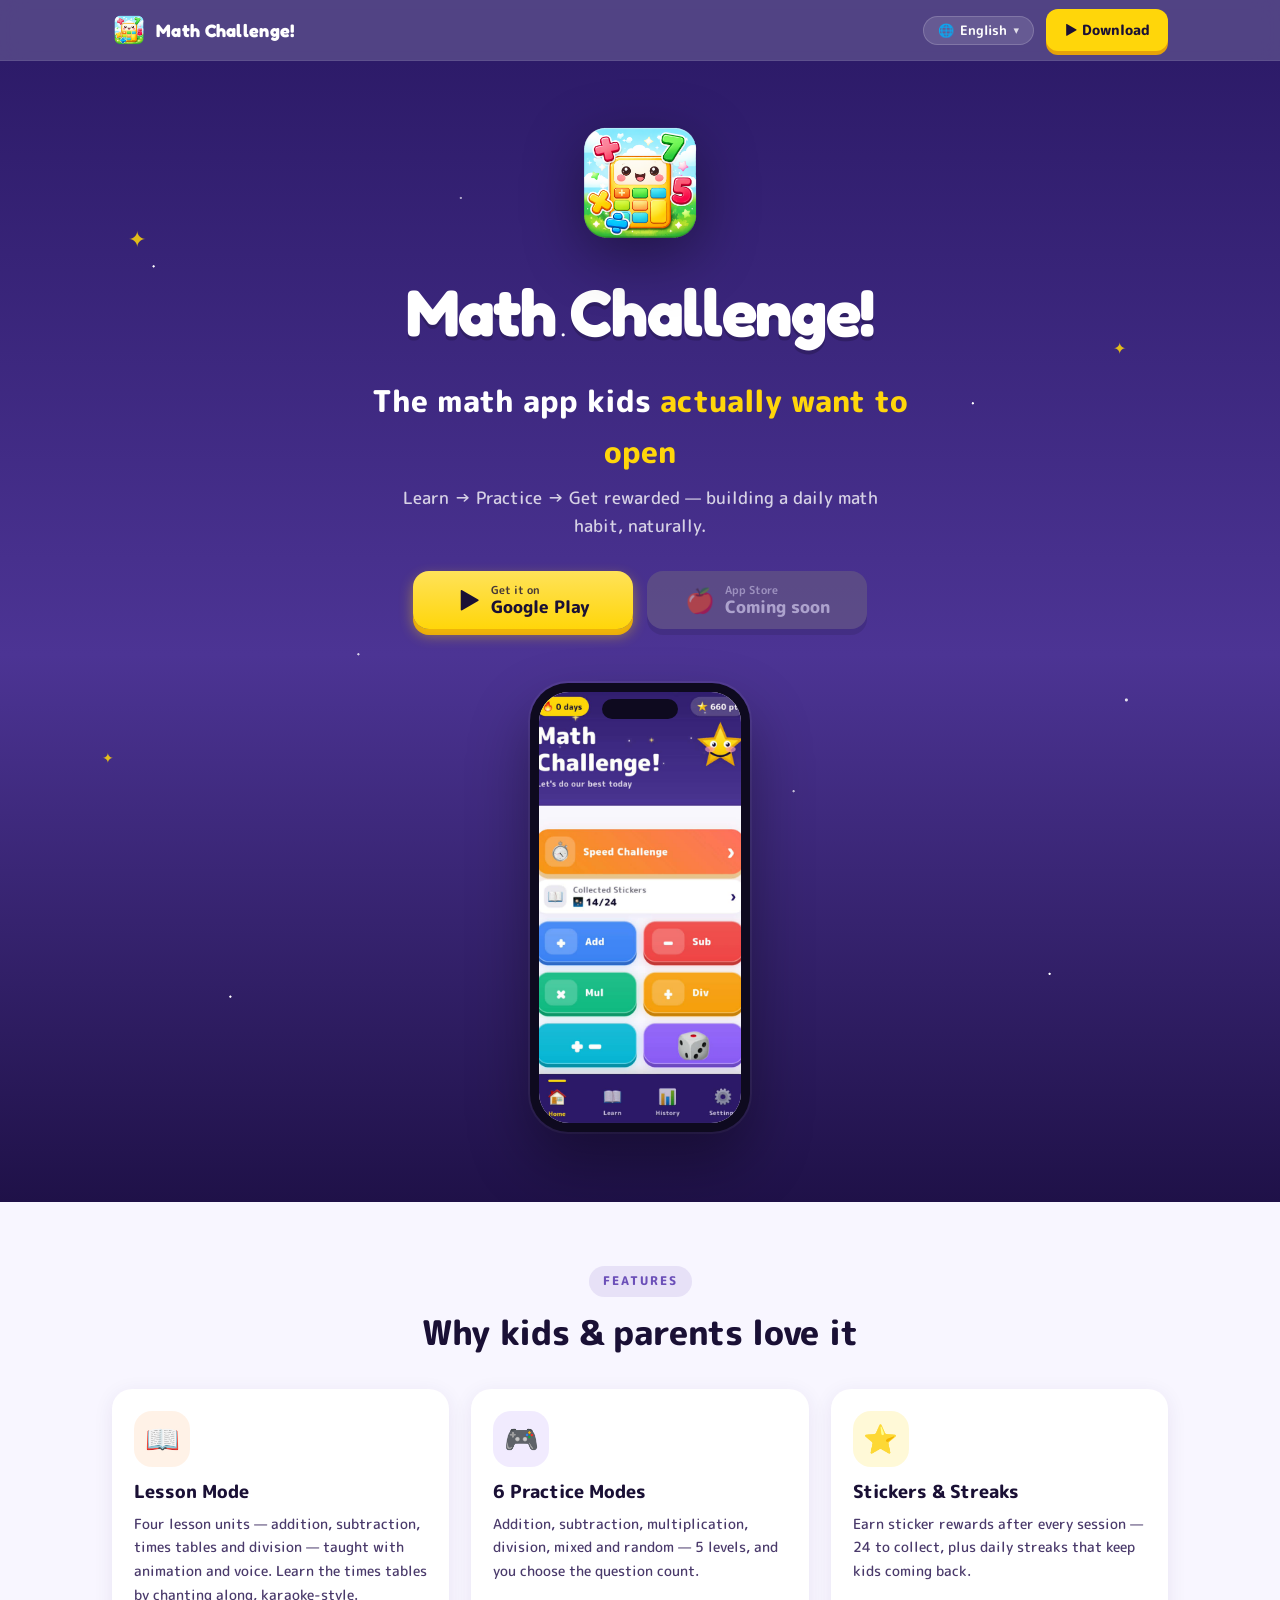
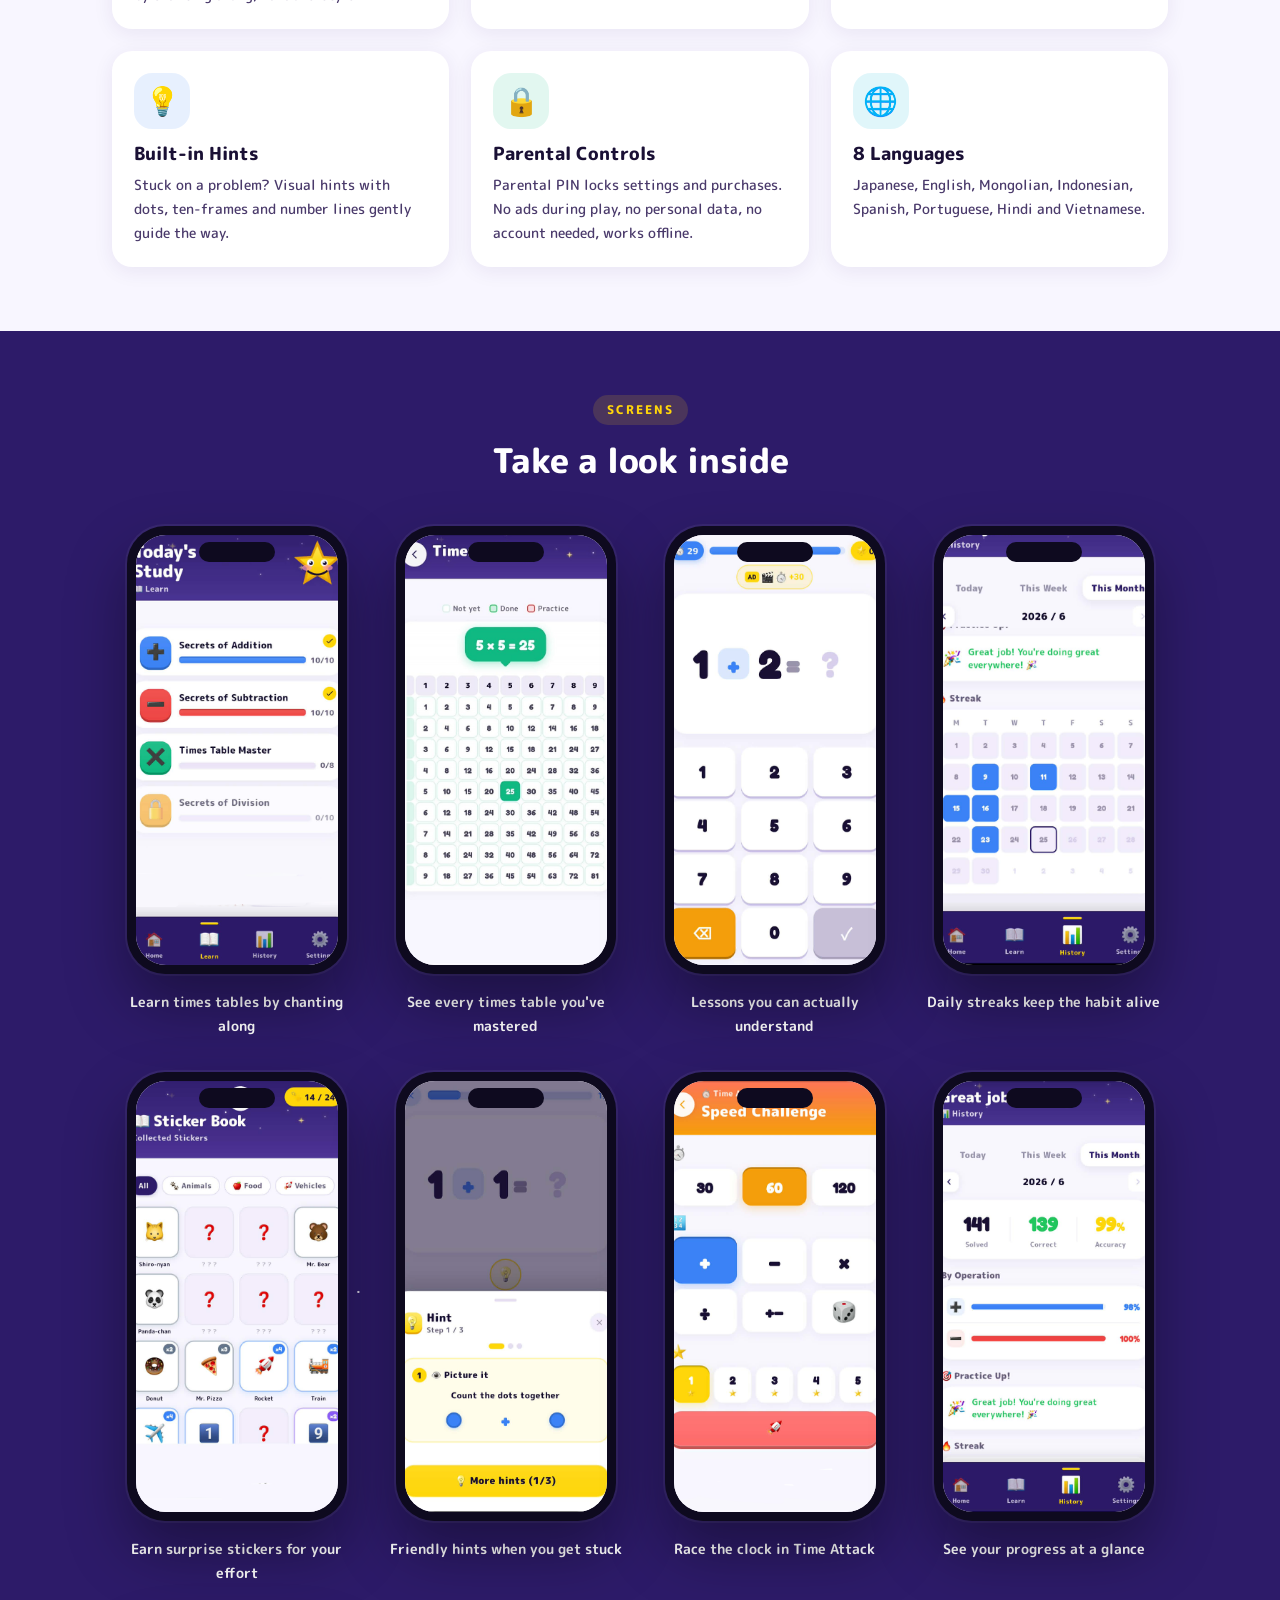
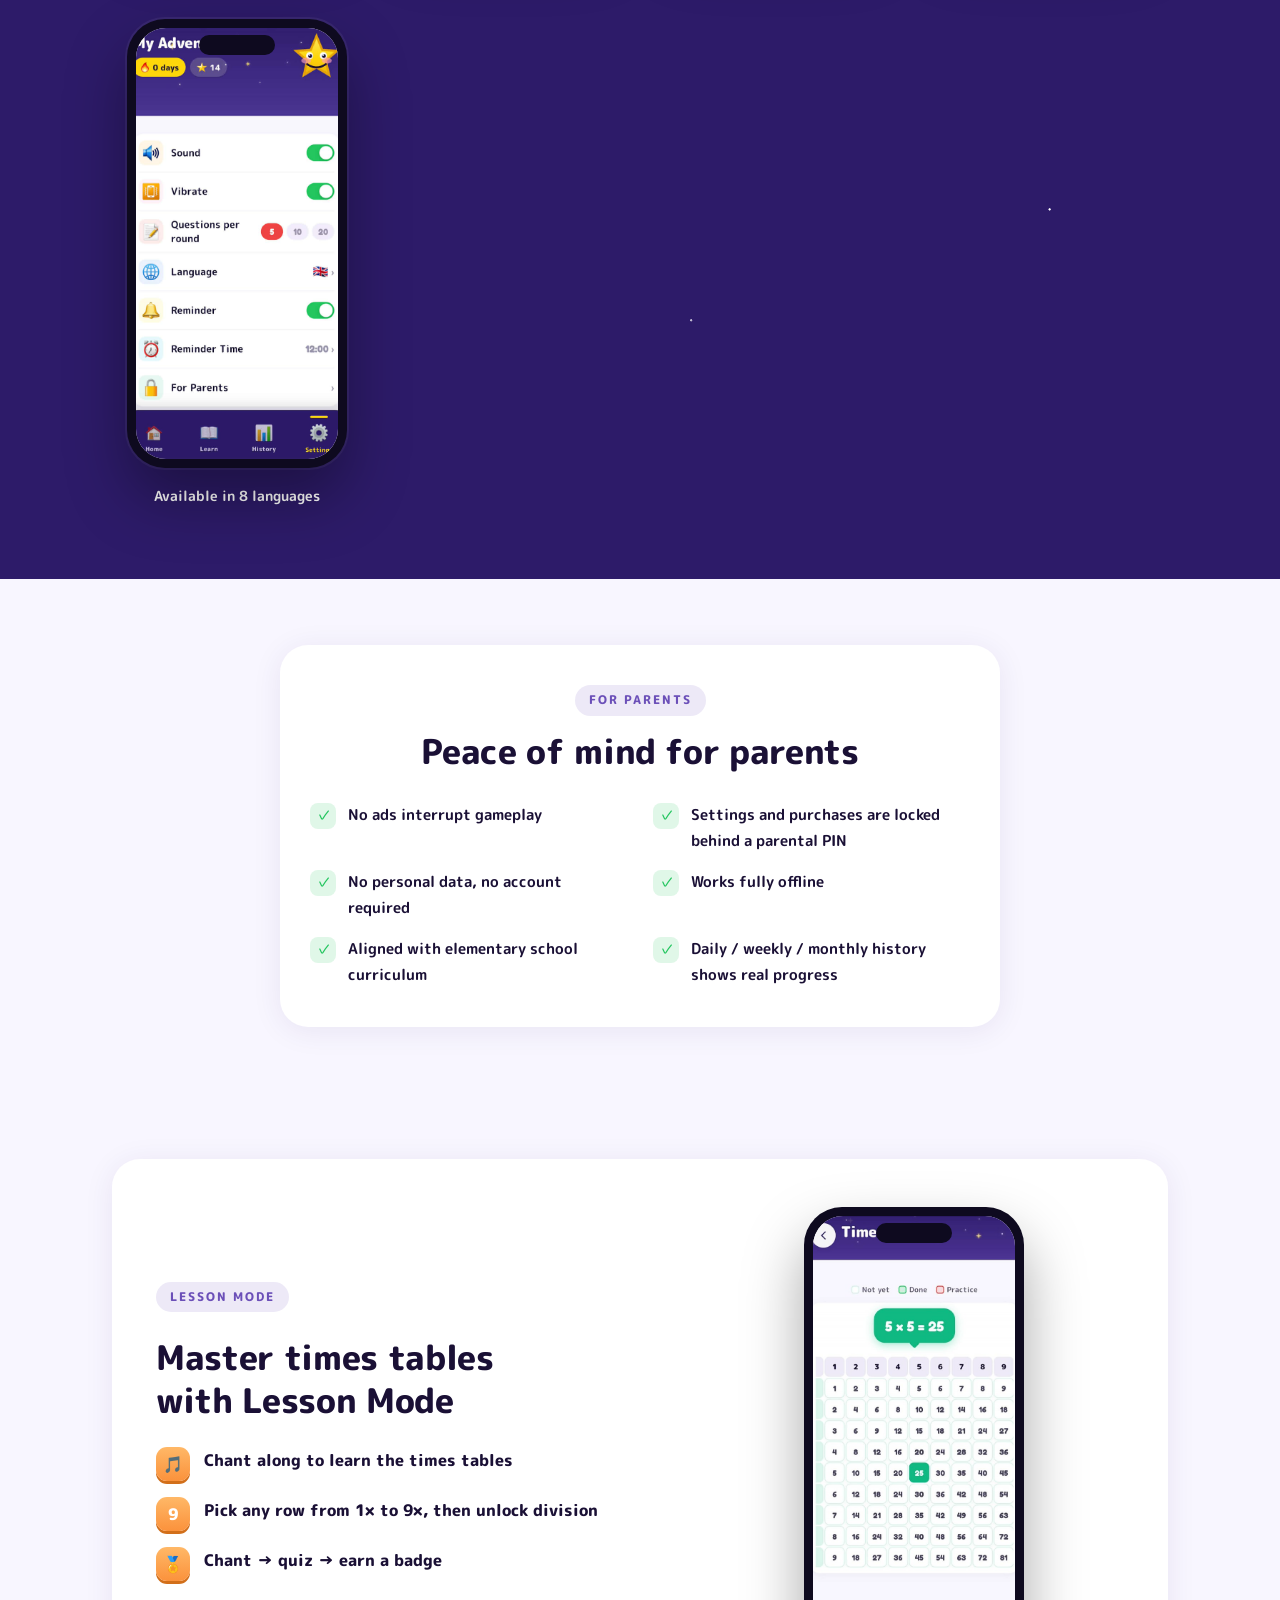
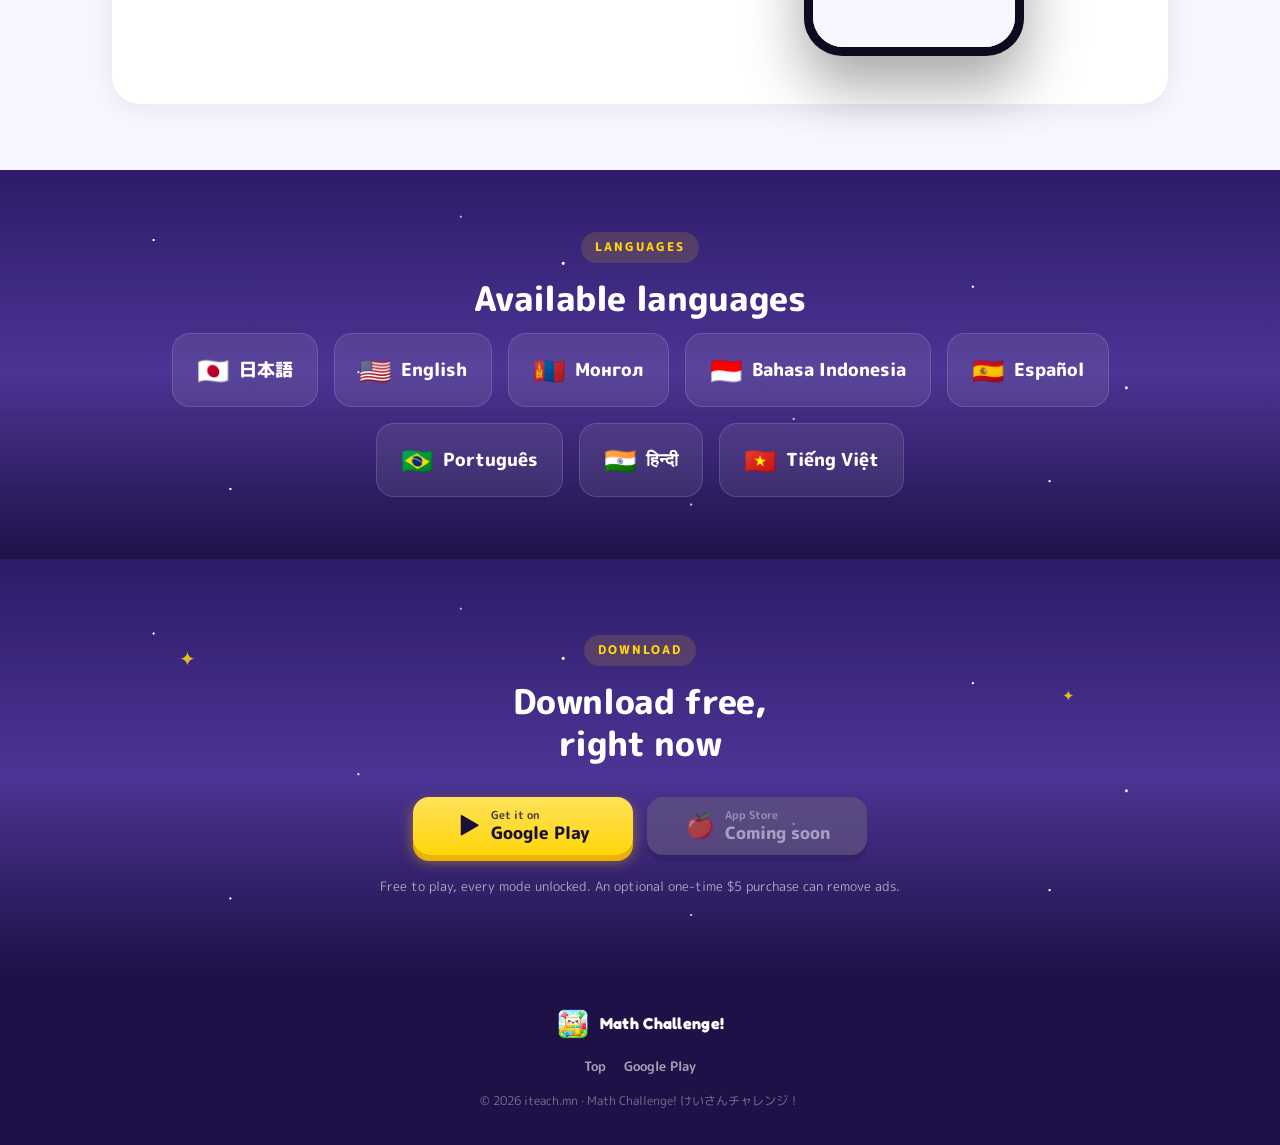
==== commit 3a0da8ea: "Update math-challenge LP for v2.8.5 (all 8 languages) - Replace "no in-app purchases" note with opti" ====
--- a/math-challenge/index.html
+++ b/math-challenge/index.html
@@ -56,8 +56,8 @@
   "applicationCategory": "EducationalApplication",
   "applicationSubCategory": "Mathematics",
   "contentRating": "Everyone",
-  "softwareVersion": "2.7.1",
-  "datePublished": "2026-08-28",
+  "softwareVersion": "2.8.5",
+  "datePublished": "2026-09-25",
   "featureList": "Lesson mode (addition, subtraction, times tables, division), 6 practice modes, time attack, visual hints, sticker collection, daily streaks, progress history, offline play",
   "inLanguage": ["en", "ja", "mn", "id", "es", "pt", "hi", "vi"],
   "description": "A math practice app for kids aged 5–9. Learn addition, subtraction, times tables and division through animated lessons and games. No ads during play, no sign-up, works offline.",
@@ -65,6 +65,7 @@
   "screenshot": [
     "https://iteachmn.github.io/math-challenge/images/home.png",
     "https://iteachmn.github.io/math-challenge/images/study.png",
+    "https://iteachmn.github.io/math-challenge/images/times_table.jpg",
     "https://iteachmn.github.io/math-challenge/images/challange.png",
     "https://iteachmn.github.io/math-challenge/images/history_1.png"
   ],
@@ -176,7 +177,7 @@
       <article class="card feat-card">
         <div class="feat-badge" style="background:rgba(16,185,129,0.12); color:#10B981;">🔒</div>
         <h3>Parental Controls</h3>
-        <p>No ads during play, no personal data, no account needed, works offline.</p>
+        <p>Parental PIN locks settings and purchases. No ads during play, no personal data, no account needed, works offline.</p>
       </article>
       <article class="card feat-card">
         <div class="feat-badge" style="background:rgba(6,182,212,0.12); color:#06B6D4;">🌐</div>
@@ -205,6 +206,14 @@
           <img class="shot-img" src="images/study.png" alt="Lesson mode — learning menu" loading="lazy" />
         </div></div>
         <p class="shot-cap">Learn times tables by chanting along</p>
+      </div>
+
+      <!-- Shot: times table chart -->
+      <div class="shot-item">
+        <div class="phone"><div class="phone-screen">
+          <img class="shot-img" src="images/times_table.jpg" alt="Times table chart — see which rows you've mastered" loading="lazy" />
+        </div></div>
+        <p class="shot-cap">See every times table you've mastered</p>
       </div>
 
       <!-- Shot 2: lesson see -->
@@ -277,6 +286,7 @@
       </div>
       <ul class="check-list">
         <li><span class="ck">✓</span><span>No ads interrupt gameplay</span></li>
+        <li><span class="ck">✓</span><span>Settings and purchases are locked behind a parental PIN</span></li>
         <li><span class="ck">✓</span><span>No personal data, no account required</span></li>
         <li><span class="ck">✓</span><span>Works fully offline</span></li>
         <li><span class="ck">✓</span><span>Aligned with elementary school curriculum</span></li>
@@ -295,13 +305,13 @@
         <h2 class="sec-title" style="text-align:left; margin-top:10px;">Master times tables<br>with Lesson Mode</h2>
         <ul class="lesson-list">
           <li><span class="lesson-num">🎵</span><span><b>Chant along to learn the times tables</b></span></li>
-          <li><span class="lesson-num">2</span><span><b>Clear 2× through 9×, then unlock division</b></span></li>
+          <li><span class="lesson-num">9</span><span><b>Pick any row from 1× to 9×, then unlock division</b></span></li>
           <li><span class="lesson-num">🏅</span><span><b>Chant → quiz → earn a badge</b></span></li>
         </ul>
       </div>
       <div class="lesson-shot">
         <div class="phone"><div class="phone-screen">
-          <img class="shot-img" src="images/study.png" alt="Lesson mode learning list" loading="lazy" />
+          <img class="shot-img" src="images/times_table.jpg" alt="Times table chart showing mastered and practice rows" loading="lazy" />
         </div></div>
       </div>
     </div>
@@ -349,7 +359,7 @@
         <span class="btn-label"><small>App Store</small>Coming soon</span>
       </span>
     </div>
-    <p class="download-note">Free, with every mode unlocked — no in-app purchases.</p>
+    <p class="download-note">Free to play, every mode unlocked. An optional one-time $5 purchase can remove ads.</p>
   </div>
 </section>
 
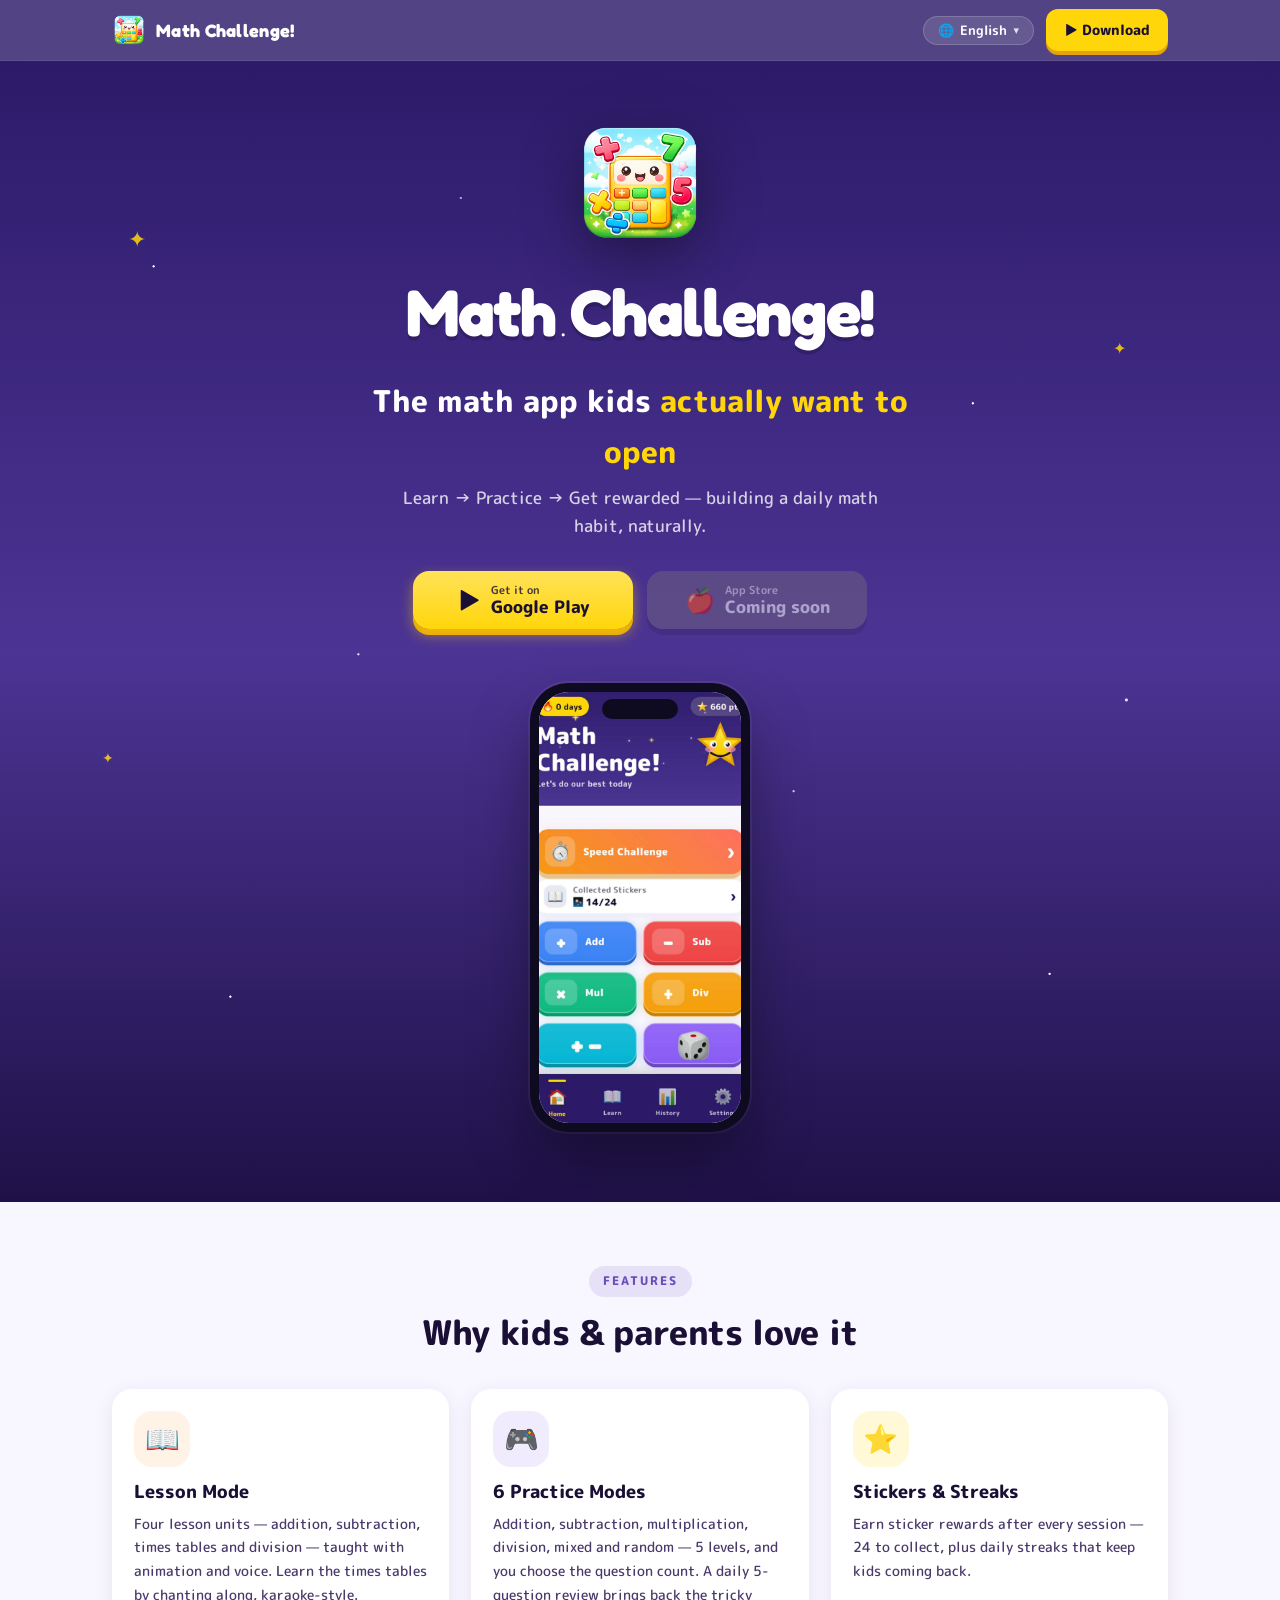
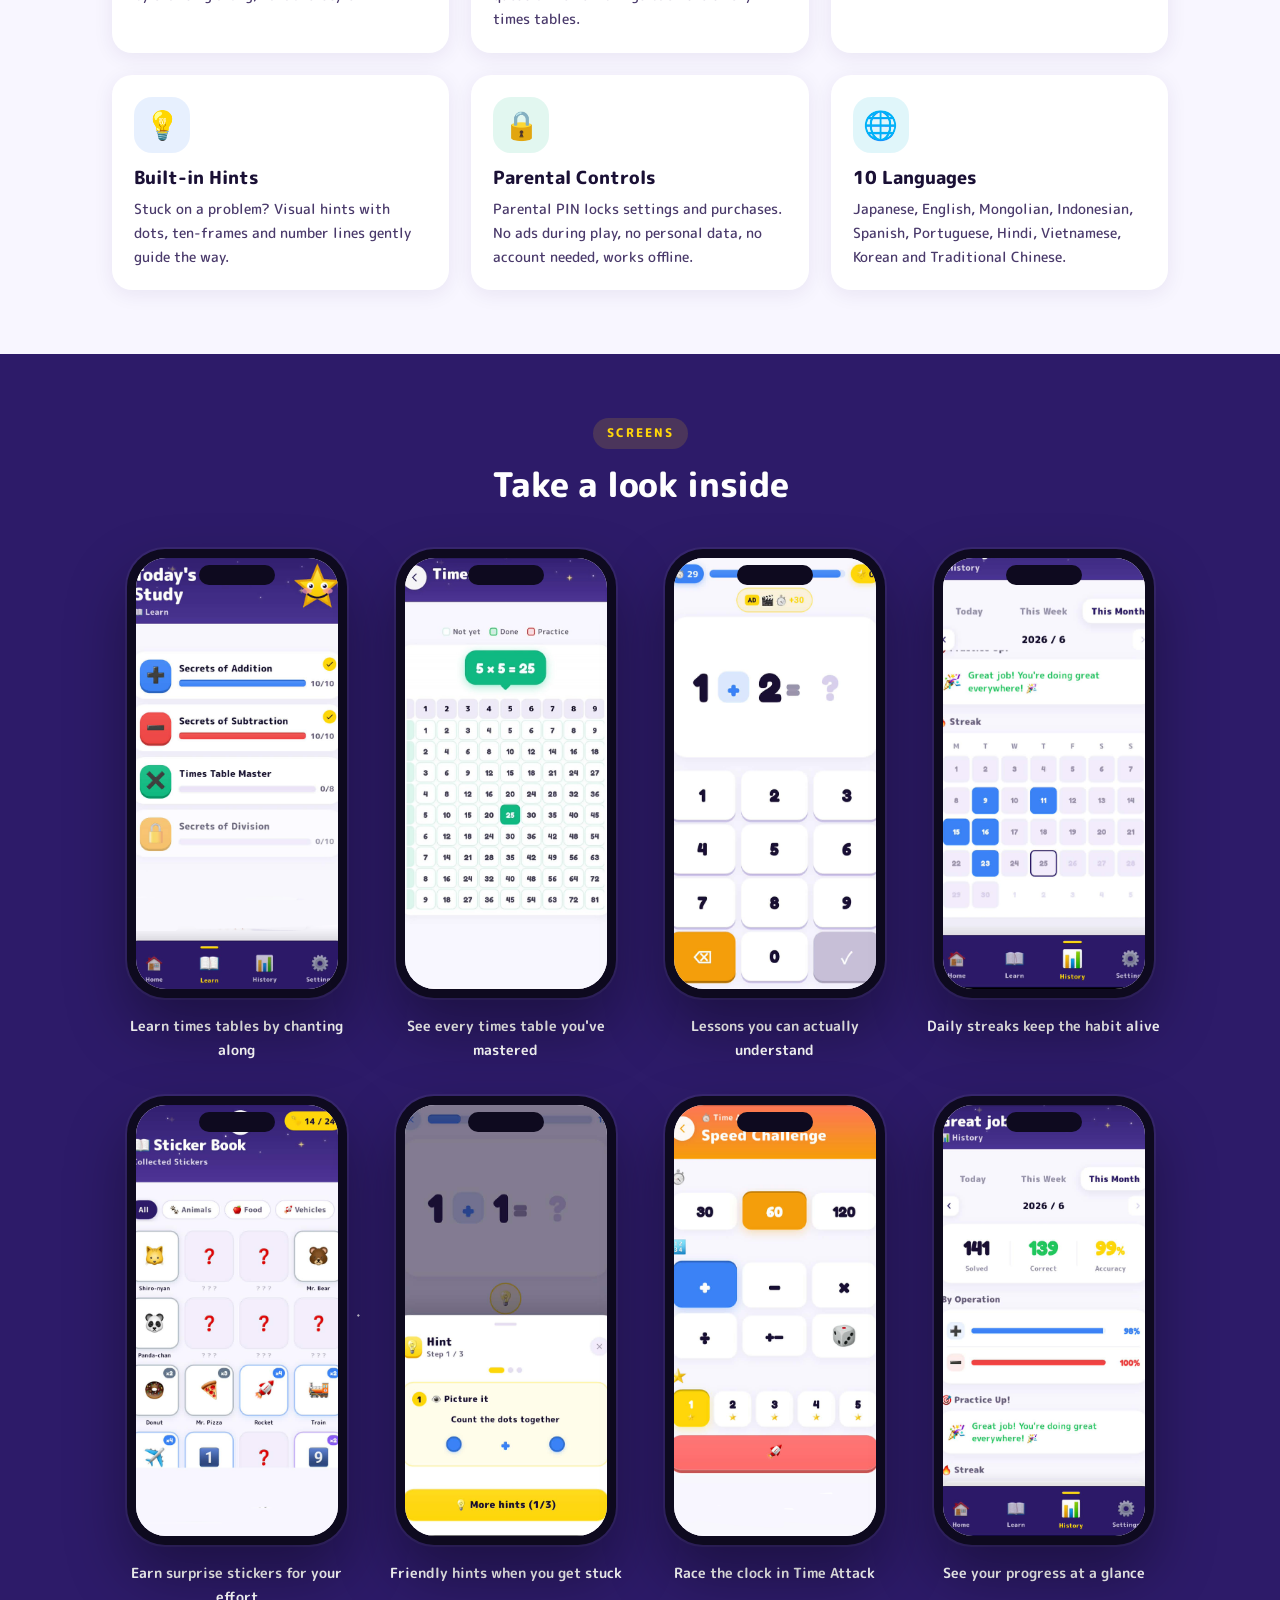
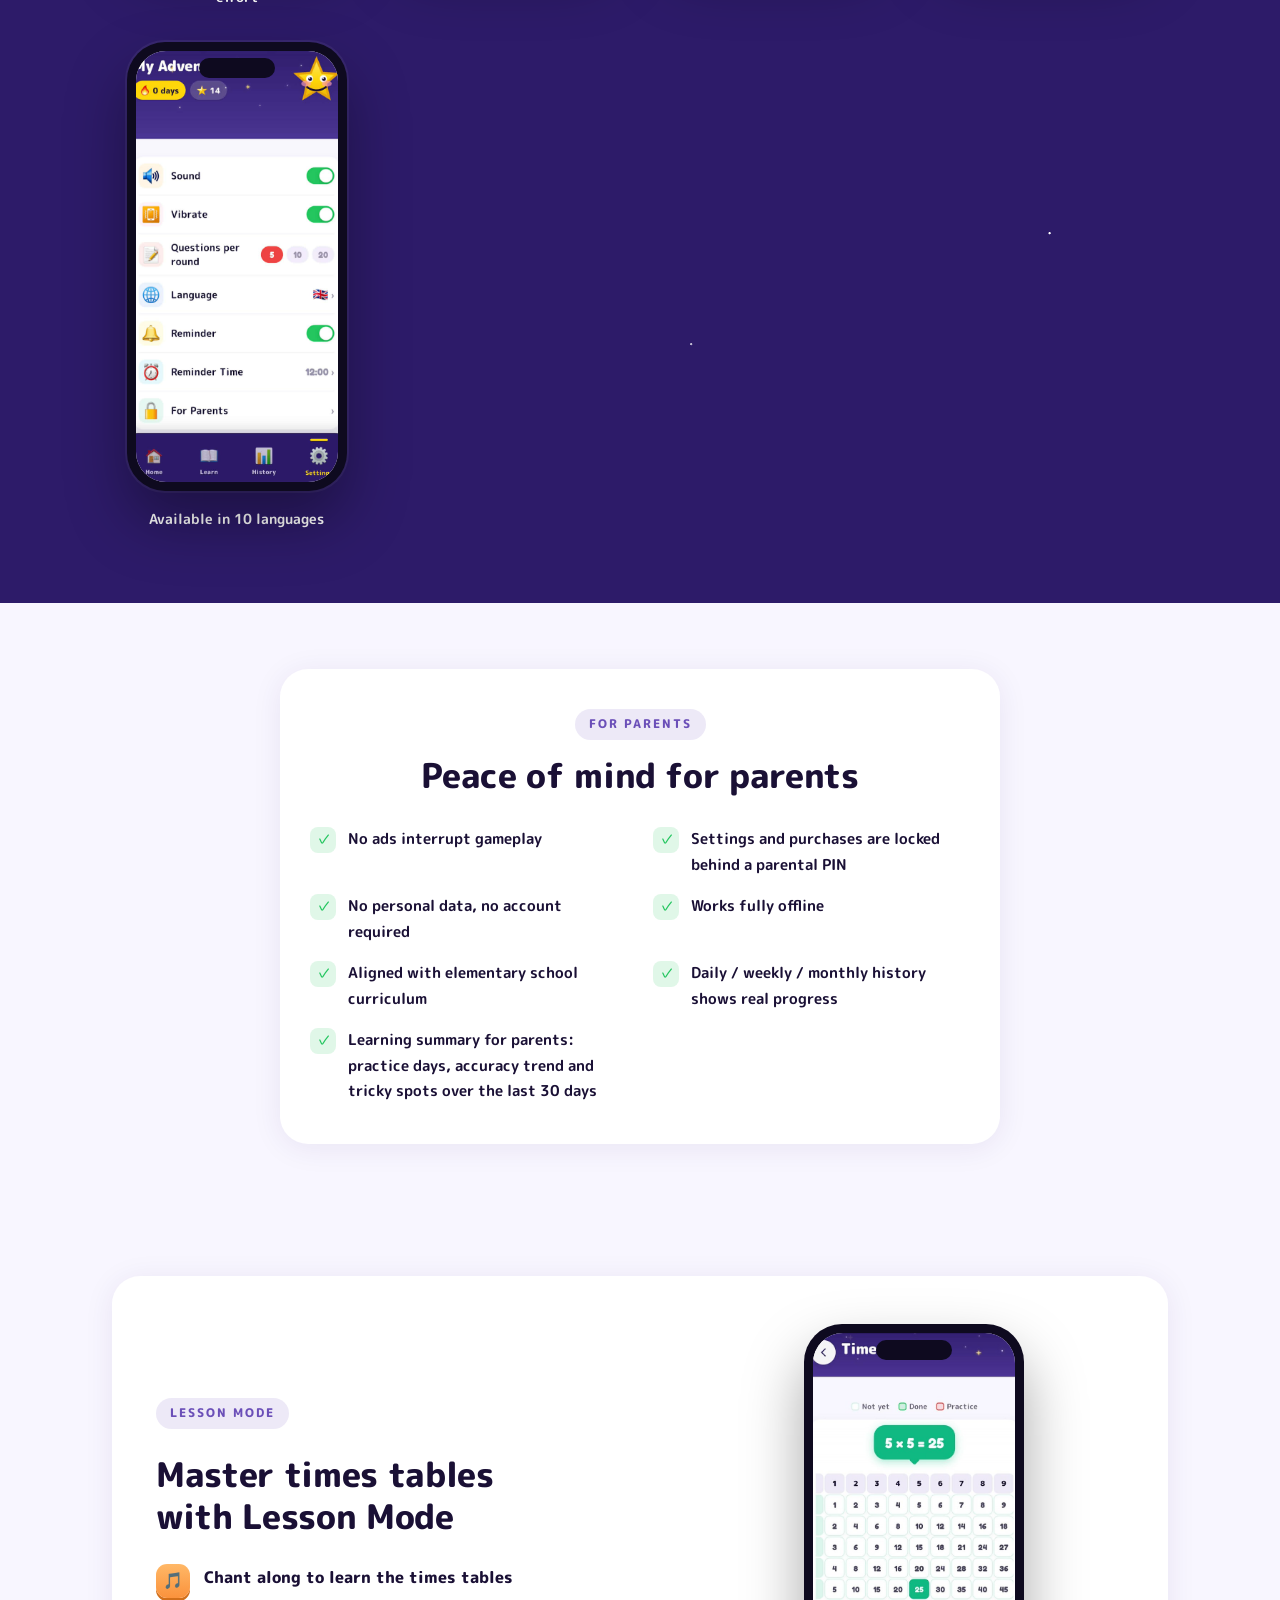
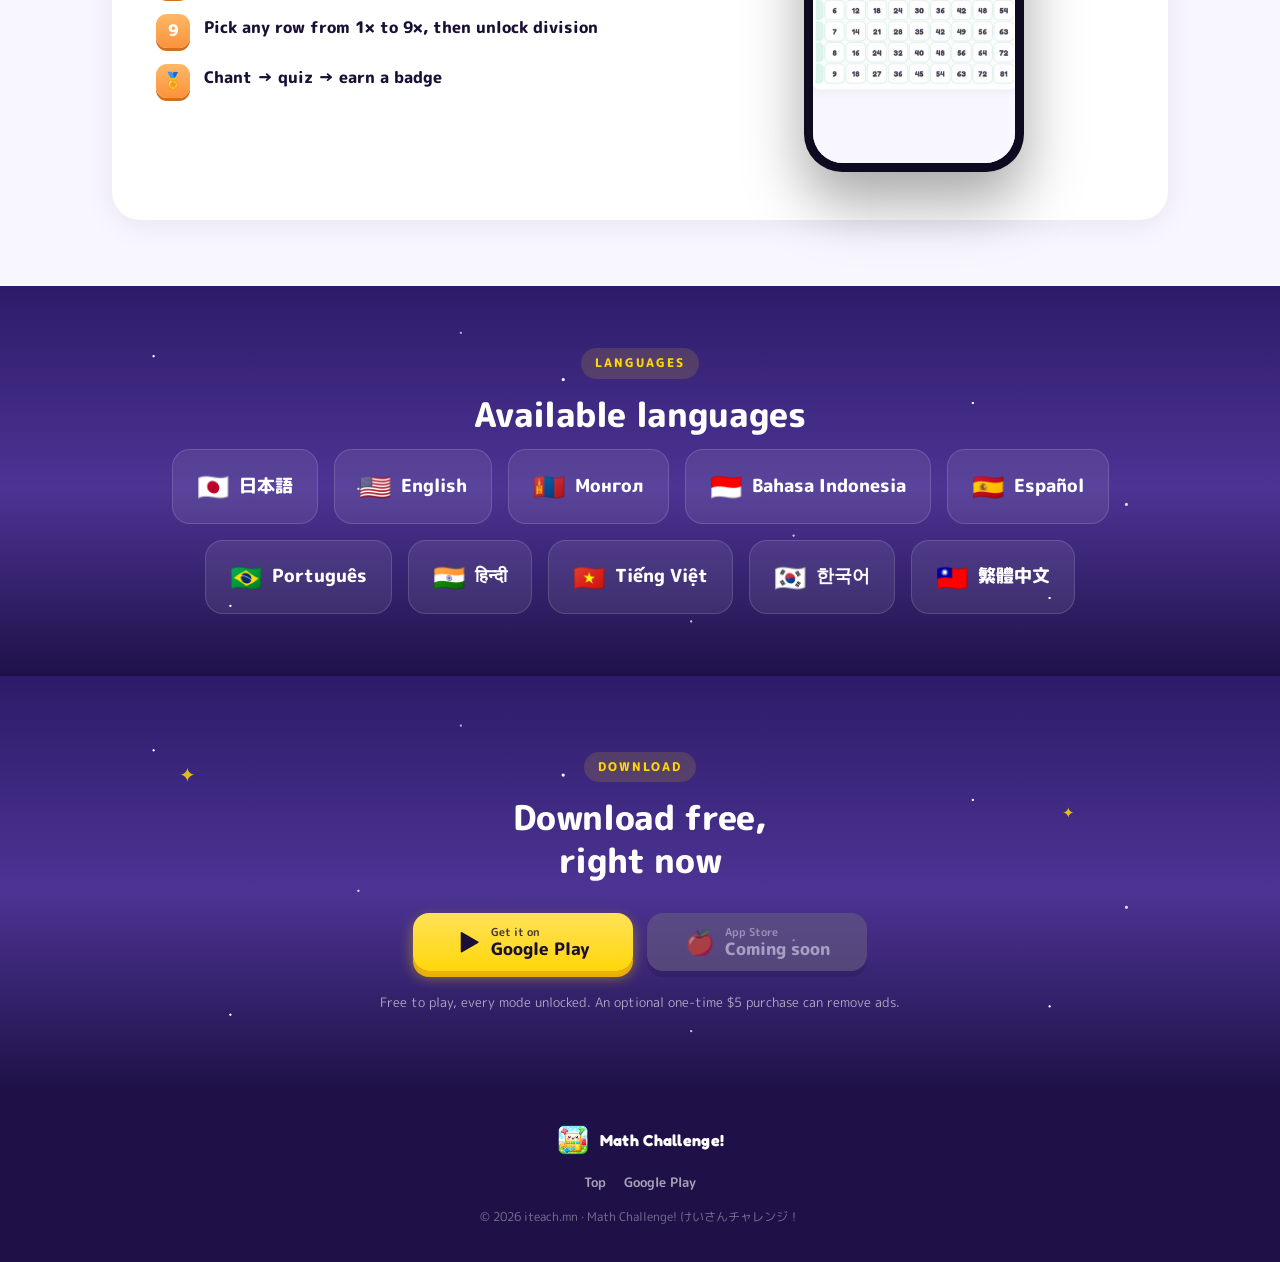
==== commit 23439743: "Update math-challenge LP for v2.8.8; add Korean and Traditional Chinese pages - New pages: ko/ and z" ====
--- a/math-challenge/index.html
+++ b/math-challenge/index.html
@@ -4,7 +4,7 @@
 <meta charset="utf-8" />
 <meta name="viewport" content="width=device-width, initial-scale=1" />
 <title>Math Challenge! — The math app kids actually want to open</title>
-<meta name="description" content="Math Challenge! — math practice for kids aged 5–9: addition, subtraction, times tables & division via animated lessons and games. No ads during play, no sign-up, offline. 8 languages." />
+<meta name="description" content="Math Challenge! — math practice for kids aged 5–9: addition, subtraction, times tables & division via animated lessons and games. No ads during play, no sign-up, offline. 10 languages." />
 <meta name="robots" content="index, follow" />
 <meta name="theme-color" content="#2D1B69" />
 <meta name="author" content="iteach.mn" />
@@ -19,6 +19,8 @@
 <link rel="alternate" hreflang="pt" href="https://iteachmn.github.io/math-challenge/pt/" />
 <link rel="alternate" hreflang="hi" href="https://iteachmn.github.io/math-challenge/hi/" />
 <link rel="alternate" hreflang="vi" href="https://iteachmn.github.io/math-challenge/vi/" />
+<link rel="alternate" hreflang="ko" href="https://iteachmn.github.io/math-challenge/ko/" />
+<link rel="alternate" hreflang="zh-Hant" href="https://iteachmn.github.io/math-challenge/zh-hant/" />
 <link rel="alternate" hreflang="x-default" href="https://iteachmn.github.io/math-challenge/" />
 
 <!-- OGP / Twitter Card -->
@@ -32,6 +34,8 @@
 <meta property="og:locale:alternate" content="pt_BR" />
 <meta property="og:locale:alternate" content="hi_IN" />
 <meta property="og:locale:alternate" content="vi_VN" />
+<meta property="og:locale:alternate" content="ko_KR" />
+<meta property="og:locale:alternate" content="zh_TW" />
 <meta property="og:url" content="https://iteachmn.github.io/math-challenge/" />
 <meta property="og:title" content="Math Challenge! — The math app kids actually want to open" />
 <meta property="og:description" content="Learn → Practice → Get rewarded. Addition, subtraction, times tables and division through lessons and games. No ads during play, no sign-up, works offline." />
@@ -56,10 +60,10 @@
   "applicationCategory": "EducationalApplication",
   "applicationSubCategory": "Mathematics",
   "contentRating": "Everyone",
-  "softwareVersion": "2.8.5",
-  "datePublished": "2026-09-25",
-  "featureList": "Lesson mode (addition, subtraction, times tables, division), 6 practice modes, time attack, visual hints, sticker collection, daily streaks, progress history, offline play",
-  "inLanguage": ["en", "ja", "mn", "id", "es", "pt", "hi", "vi"],
+  "softwareVersion": "2.8.8",
+  "datePublished": "2026-10-28",
+  "featureList": "Lesson mode (addition, subtraction, times tables, division), 6 practice modes, time attack, visual hints, sticker collection, daily streaks, daily times-table review, parent learning summary, progress history, offline play",
+  "inLanguage": ["en", "ja", "mn", "id", "es", "pt", "hi", "vi", "ko", "zh-Hant"],
   "description": "A math practice app for kids aged 5–9. Learn addition, subtraction, times tables and division through animated lessons and games. No ads during play, no sign-up, works offline.",
   "image": "https://iteachmn.github.io/math-challenge/assets/app_icon.png",
   "screenshot": [
@@ -105,6 +109,8 @@
         <a href="pt/">Português</a>
         <a href="hi/">हिन्दी</a>
         <a href="vi/">Tiếng Việt</a>
+        <a href="ko/">한국어</a>
+        <a href="zh-hant/">繁體中文</a>
       </div>
     </details>
     <a class="header-cta" href="https://play.google.com/store/apps/details?id=mn.iteach.math_challenge&referrer=utm_source%3Dlp_en%26utm_medium%3Dweb%26utm_campaign%3Dlanding">▶ Download</a>
@@ -162,7 +168,7 @@
       <article class="card feat-card">
         <div class="feat-badge" style="background:rgba(139,92,246,0.12); color:#8B5CF6;">🎮</div>
         <h3>6 Practice Modes</h3>
-        <p>Addition, subtraction, multiplication, division, mixed and random — 5 levels, and you choose the question count.</p>
+        <p>Addition, subtraction, multiplication, division, mixed and random — 5 levels, and you choose the question count. A daily 5-question review brings back the tricky times tables.</p>
       </article>
       <article class="card feat-card">
         <div class="feat-badge" style="background:rgba(255,214,10,0.16); color:#E5A20A;">⭐</div>
@@ -181,8 +187,8 @@
       </article>
       <article class="card feat-card">
         <div class="feat-badge" style="background:rgba(6,182,212,0.12); color:#06B6D4;">🌐</div>
-        <h3>8 Languages</h3>
-        <p>Japanese, English, Mongolian, Indonesian, Spanish, Portuguese, Hindi and Vietnamese.</p>
+        <h3>10 Languages</h3>
+        <p>Japanese, English, Mongolian, Indonesian, Spanish, Portuguese, Hindi, Vietnamese, Korean and Traditional Chinese.</p>
       </article>
     </div>
   </div>
@@ -269,7 +275,7 @@
         <div class="phone"><div class="phone-screen">
           <img class="shot-img" src="images/setting.png" alt="Settings and parental menu" loading="lazy" />
         </div></div>
-        <p class="shot-cap">Available in 8 languages</p>
+        <p class="shot-cap">Available in 10 languages</p>
       </div>
 
     </div>
@@ -291,6 +297,7 @@
         <li><span class="ck">✓</span><span>Works fully offline</span></li>
         <li><span class="ck">✓</span><span>Aligned with elementary school curriculum</span></li>
         <li><span class="ck">✓</span><span>Daily / weekly / monthly history shows real progress</span></li>
+        <li><span class="ck">✓</span><span>Learning summary for parents: practice days, accuracy trend and tricky spots over the last 30 days</span></li>
       </ul>
     </div>
   </div>
@@ -335,6 +342,8 @@
       <div class="lang-pill"><span class="flag">🇧🇷</span> Português</div>
       <div class="lang-pill"><span class="flag">🇮🇳</span> हिन्दी</div>
       <div class="lang-pill"><span class="flag">🇻🇳</span> Tiếng Việt</div>
+      <div class="lang-pill"><span class="flag">🇰🇷</span> 한국어</div>
+      <div class="lang-pill"><span class="flag">🇹🇼</span> 繁體中文</div>
     </div>
   </div>
 </section>
--- a/math-challenge/styles.css
+++ b/math-challenge/styles.css
@@ -420,3 +420,7 @@
 
 /* curved divider between dark/light */
 .curve { display: block; width: 100%; height: 40px; margin-bottom: -1px; }
+
+/* CJK pages: M PLUS Rounded 1c has no Hangul and only Japanese-form hanzi, so use system CJK fonts after Fredoka */
+html:lang(ko) body, html:lang(ko) body * { font-family: 'Fredoka', 'Apple SD Gothic Neo', 'Malgun Gothic', 'Noto Sans KR', sans-serif; }
+html:lang(zh-Hant) body, html:lang(zh-Hant) body * { font-family: 'Fredoka', 'PingFang TC', 'Microsoft JhengHei', 'Noto Sans TC', sans-serif; }
